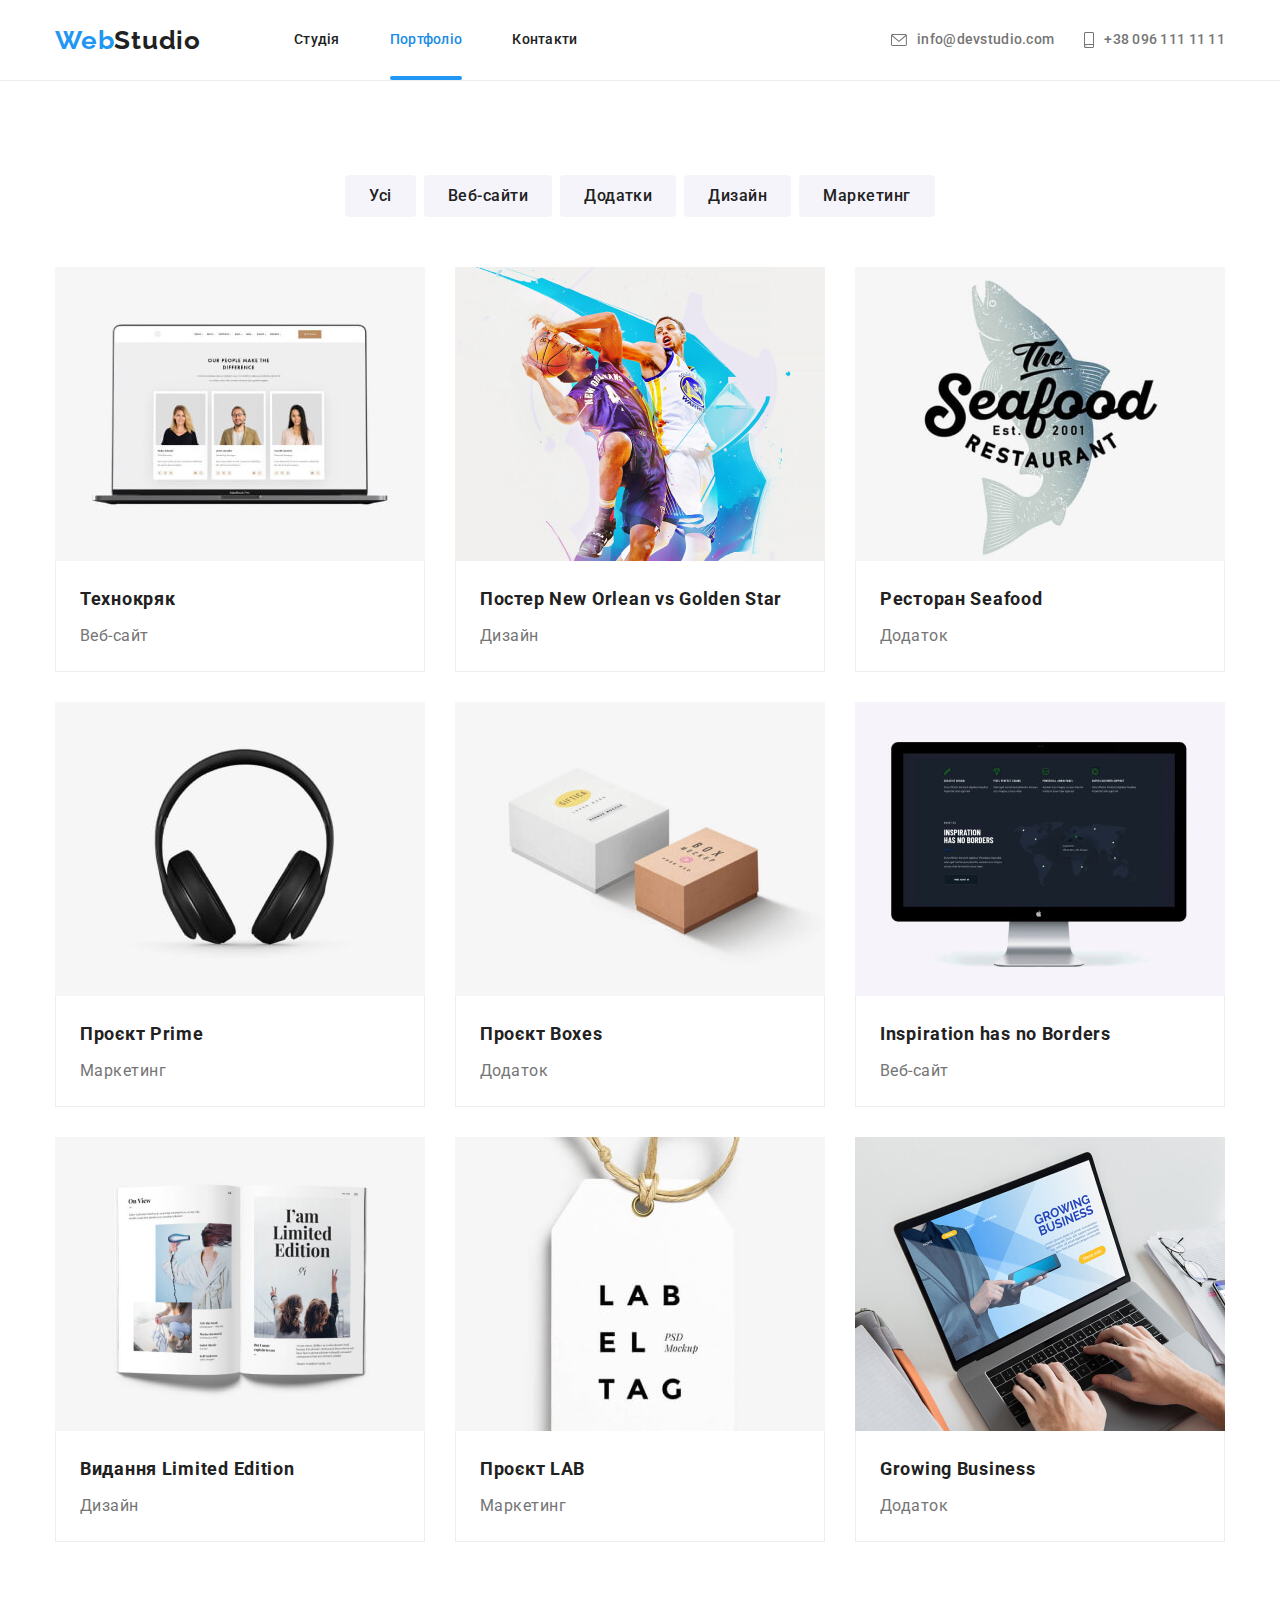
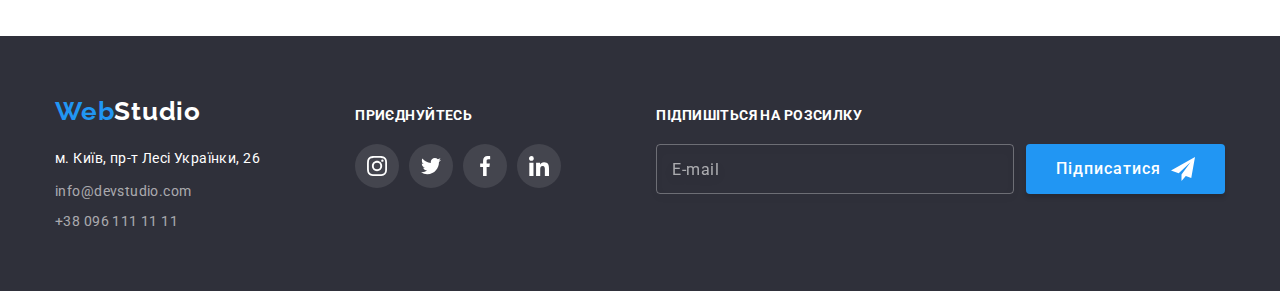
==== portfolio.html @ 0d20bd14 "added" ====
<!DOCTYPE html>
<html lang="uk">
<head>
    <meta charset="UTF-8">
    <meta http-equiv="X-UA-Compatible" content="IE=edge">
    <meta name="viewport" content="width=device-width, initial-scale=1.0">
    <title>WebStudio</title>
    <link href="https://fonts.googleapis.com/css2?family=Raleway:wght@700&family=Roboto:wght@400;500;700;900&display=swap" rel="stylesheet"/>
    <link rel="stylesheet" href="./css/portfolio.min.css">
</head>
<body>
    <header class="header">
        <div class="container">
            <div class="header_wrap">
                <nav class="header_wrap-nav">
                    <a class="header_logo" href="./index.html"><span>Web</span>Studio</a>
                    <ul class="header_nav">
                        <li>
                            <a class="header_nav-item" href="./index.html">Студія</a>
                        </li>
                        <li>
                            <a class="header_nav-item current" href="portfolio.html">Портфоліо</a>
                        </li>
                        <li>
                            <a class="header_nav-item" href="#">Контакти</a>
                        </li>
                    </ul>           
                </nav>
                <ul class="contacts">
                    <li>
                        <a href="mailto:info@devstudio.com" class="contacts_email-svg contacts_link">
                            <svg class="contacts_svg-mail">
                                <use class="contacts_icon" href="./img/sprite.svg#icon-mail"></use>
                            </svg>
                            info@devstudio.com
                        </a>
                    </li>
                    <li>
                        <a href="tel:+380961111111" class="contacts_tel-svg contacts_link" >
                            <svg class="contacts_svg-tel">
                                <use href="./img/sprite.svg#icon-smartphone"></use>
                            </svg>
                            +38 096 111 11 11
                        </a>
                    </li>
                </ul>
            </div>
        </div>
    </header>
    <main>
        <section class="section">
            <div class="container">
                <h1 class="visually-hidden">Мої Проекти</h1>
                <ul class="button-flex">
                    <li class="button_flex-menu">
                        <button class="button_btn-menu" type="button">Усі</button>
                    </li>
                    <li class="button_flex-menu"> 
                        <button class="button_btn-menu" type="button">Веб-сайти</button>
                    </li>
                    <li class="button_flex-menu">
                        <button class="button_btn-menu" type="button">Додатки</button>
                    </li>
                    <li class="button_flex-menu">
                        <button class="button_btn-menu" type="button">Дизайн</button>
                    </li>
                    <li class="button_flex-menu">
                        <button class="button_btn-menu" type="button">Маркетинг</button>
                    </li>
                </ul>
                <ul class="button_cards-img">
                    <li class="button_link">
                        <a href="#" class="button_cards-link">
                            <div class="button_img-hover">
                                <img class="button_img-block" src="./img/project-img-1.jpg" alt="gallery" width="370" height="294">
                                <p class="button_img-text">Ресурс пропонує комплексні пропозиції з різним рівнем функціоналу та сервісів. Все це дозволить відвідувачу отримати вичерпні відомості про компанію чи приватну особу.</p>
                            </div>
                            <div class="button_border">
                                <h2 class="button_project">Технокряк</h2>
                                <p class="button_stylep">Веб-сайт</p>
                            </div>
                        </a>
                    </li>
                    <li class="button_link">
                        <a href="#" class="button_cards-link">
                            <div class="button_img-hover">
                                <img class="button_img-block" src="./img/project-img-2.jpg" alt="gallery" width="370" height="294">
                                <p class="button_img-text">Ресурс пропонує комплексні пропозиції з різним рівнем функціоналу та сервісів. Все це дозволить відвідувачу отримати вичерпні відомості про компанію чи приватну особу.</p>
                            </div>                           
                            <div class="button_border">
                                <h2 class="button_project">Постер New Orlean vs Golden Star</h2>
                                <p class="button_stylep">Дизайн</p>
                            </div>
                        </a>
                    </li>
                    <li class="button_link">
                        <a href="#" class="button_cards-link">
                            <div class="button_img-hover">
                                <img class="button_img-block" src="./img/project-img-3.jpg" alt="gallery" width="370" height="294">
                                <p class="button_img-text">Ресурс пропонує комплексні пропозиції з різним рівнем функціоналу та сервісів. Все це дозволить відвідувачу отримати вичерпні відомості про компанію чи приватну особу.</p>
                            </div>
                            <div class="button_border">
                                <h2 class="button_project">Ресторан Seafood</h2>
                                <p class="button_stylep">Додаток</p>
                            </div>
                        </a>
                    </li>
                    <li class="button_link">
                        <a href="#" class="button_cards-link">
                            <div class="button_img-hover">
                                <img class="button_img-block" src="./img/project-img-4.jpg" alt="gallery" width="370" height="294">
                                <p class="button_img-text">Ресурс пропонує комплексні пропозиції з різним рівнем функціоналу та сервісів. Все це дозволить відвідувачу отримати вичерпні відомості про компанію чи приватну особу.</p>
                            </div>
                            <div class="button_border">
                                <h2 class="button_project">Проєкт Prime</h2>
                                <p class="button_stylep">Маркетинг</p>
                            </div>
                        </a>
                    </li>
                    <li class="button_link">
                        <a href="#" class="button_cards-link">
                            <div class="button_img-hover">
                                <img class="button_img-block" src="./img/project-img-5.jpg" alt="gallery" width="370" height="294">
                                <p class="button_img-text">Ресурс пропонує комплексні пропозиції з різним рівнем функціоналу та сервісів. Все це дозволить відвідувачу отримати вичерпні відомості про компанію чи приватну особу.</p>
                            </div>
                            <div class="button_border">
                                <h2 class="button_project">Проєкт Boxes</h2>
                                <p class="button_stylep">Додаток</p>
                            </div>
                        </a>
                    </li>
                    <li class="button_link">
                        <a href="#" class="button_cards-link">
                            <div class="button_img-hover">
                                <img class="button_img-block" src="./img/project-img-6.jpg" alt="gallery" width="370" height="294">
                                <p class="button_img-text">Ресурс пропонує комплексні пропозиції з різним рівнем функціоналу та сервісів. Все це дозволить відвідувачу отримати вичерпні відомості про компанію чи приватну особу.</p>
                            </div>
                            <div class="button_border">
                                <h2 class="button_project">Inspiration has no Borders</h2>
                                <p class="button_stylep">Веб-сайт</p>
                            </div>
                        </a>
                    </li>
                    <li class="button_link">
                        <a href="#" class="button_cards-link">
                            <div class="button_img-hover">
                                <img class="button_img-block" src="./img/project-img-7.jpg" alt="gallery" width="370" height="294">
                                <p class="button_img-text">Ресурс пропонує комплексні пропозиції з різним рівнем функціоналу та сервісів. Все це дозволить відвідувачу отримати вичерпні відомості про компанію чи приватну особу.</p>
                            </div>
                            <div class="button_border">
                                <h2 class="button_project">Видання Limited Edition</h2>
                                <p class="button_stylep">Дизайн</p>
                            </div>
                        </a>
                    </li>
                    <li class="button_link">
                        <a href="#" class="button_cards-link">
                            <div class="button_img-hover">
                                <img class="button_img-block" src="./img/project-img-8.jpg" alt="gallery" width="370" height="294">
                                <p class="button_img-text">Ресурс пропонує комплексні пропозиції з різним рівнем функціоналу та сервісів. Все це дозволить відвідувачу отримати вичерпні відомості про компанію чи приватну особу.</p>
                            </div>
                            <div class="button_border">    
                                <h2 class="button_project">Проєкт LAB</h2>
                                <p class="button_stylep">Маркетинг</p> 
                            </div>
                        </a>
                    </li>
                    <li class="button_link">
                        <a href="#" class="button_cards-link">
                            <div class="button_img-hover">
                                <img class="button_img-block" src="./img/project-img-9.jpg" alt="gallery" width="370" height="294">
                                <p class="button_img-text">Ресурс пропонує комплексні пропозиції з різним рівнем функціоналу та сервісів. Все це дозволить відвідувачу отримати вичерпні відомості про компанію чи приватну особу.</p>
                            </div>
                            <div class="button_border">
                                <h2 class="button_project">Growing Business</h2>
                                <p class="button_stylep">Додаток</p>
                            </div>
                        </a>
                    </li>
                </ul>
            </div>
        </section>
    </main>
    <footer class="footer">
        <div class="container">
            <div class="footer_wrap">
                <div class="footer_col">
                    <a class="header_logo footer_logo" href="./index.html"><span>Web</span>Studio</a>               
                    <address>
                        <ul>
                            <li class="footer_address-list">
                                <a class="footer_street" href="https://goo.gl/maps/zrXDnJqUbXL16Lcg9" target="_blank" rel="noopener noreferrer nofollow">м. Київ, пр-т Лесі Українки, 26</a>
                            </li>
                            <li class="footer_address-list">
                                <a class="footer_email--two" href="mailto:info@devstudio.com">info@devstudio.com</a>
                            </li>
                            <li class="footer_address-list">
                                <a class="footer_tel--two" href="tel:+380961111111">+38 096 111 11 11</a>
                            </li>
                        </ul>
                    </address>
                </div>
                <div class="footer_col">
                    <div class="footer_soc-link">
                        <p class="footer_link-title">приєднуйтесь</p>
                        <ul class="footer_soc-link-list">
                            <li class="footer_soc-link-li">
                                <a class="footer_soc-link-img" href="https://www.instagram.com/" target="blank">
                                    <svg class="footer_link-svg soc-link-footer" width="20" height="20">
                                        <use href="./img/sprite.svg#icon-instagram"></use>
                                    </svg>
                                </a>
                            </li>
                            <li class="footer_soc-link-li">
                                <a class="footer_soc-link-img" href="https://twitter.com/?lang=uk" target="blank">
                                    <svg class="footer_link-svg soc-link-footer" width="20" height="20">
                                        <use href="./img/sprite.svg#icon-twitter"></use>
                                    </svg>
                                </a>
                            </li>
                            <li class="footer_soc-link-li">
                                <a class="footer_soc-link-img" href="https://uk-ua.facebook.com/" target="blank">
                                    <svg class="footer_link-svg soc-link-footer" width="20" height="20">
                                        <use href="./img/sprite.svg#icon-facebook"></use>
                                    </svg>
                                </a>
                            </li>
                            <li class="footer_soc-link-li">
                                <a class="footer_soc-link-img" href="https://ua.linkedin.com/" target="_blank">
                                    <svg class="footer_link-svg soc-link-footer" width="20" height="20">
                                        <use href="./img/sprite.svg#icon-linkedin"></use>
                                    </svg>
                                </a>
                            </li>
                        </ul>
                    </div>
                </div>
                <div class="footer_col">
                    <span class="footer_link-title">Підпишіться на розсилку</span>
                    <form class="footer_form">
                        <div class="footer_email-input">
                            <label class="footer_form-label">
                                <input type="email" name="email" class="footer_form-input" placeholder="E-mail">
                            </label>
                        </div>
                        <button class="btn btn-svg" type="submit">Підписатися
                            <svg class="icon-telega" width="24" height="24">
                                <use href="./img/icons.svg#icon-icon-telega"></use>
                            </svg>
                        </button>
                    </form>
                </div>
            </div>
        </div>
    </footer>
</body>
</html>
---- css/portfolio.min.css ----
/*! modern-normalize v1.1.0 | MIT License | https://github.com/sindresorhus/modern-normalize */*,::before,::after{-webkit-box-sizing:border-box;box-sizing:border-box}html{line-height:1.15;-webkit-text-size-adjust:100%;-moz-tab-size:4;-o-tab-size:4;tab-size:4}body{margin:0;font-family:system-ui,-apple-system,"Segoe UI",Roboto,Helvetica,Arial,sans-serif,"Apple Color Emoji","Segoe UI Emoji"}hr{height:0;color:inherit}abbr[title]{-webkit-text-decoration:underline dotted;text-decoration:underline dotted}b,strong{font-weight:bolder}code,kbd,samp,pre{font-family:ui-monospace,SFMono-Regular,Consolas,"Liberation Mono",Menlo,monospace;font-size:1em}small{font-size:80%}sub,sup{font-size:75%;line-height:0;position:relative;vertical-align:baseline}sub{bottom:-0.25em}sup{top:-0.5em}table{text-indent:0;border-color:inherit}button,input,optgroup,select,textarea{font-family:inherit;font-size:100%;line-height:1.15;margin:0}button,select{text-transform:none}button,[type=button],[type=reset],[type=submit]{-webkit-appearance:button}::-moz-focus-inner{border-style:none;padding:0}:-moz-focusring{outline:1px dotted ButtonText}:-moz-ui-invalid{box-shadow:none}legend{padding:0}progress{vertical-align:baseline}::-webkit-inner-spin-button,::-webkit-outer-spin-button{height:auto}[type=search]{-webkit-appearance:textfield;outline-offset:-2px}::-webkit-search-decoration{-webkit-appearance:none}::-webkit-file-upload-button{-webkit-appearance:button;font:inherit}summary{display:list-item}body{font-family:"Roboto",sans-serif;color:#212121;background-color:#fff}*{-webkit-box-sizing:border-box;box-sizing:border-box}h1,h2,h3,h4,h5,h6,p{margin:0;padding:0}a{text-decoration:none}ul,ol{margin:0;padding:0;list-style:none}.container{width:1200px;padding:0 15px;margin:0 auto}.section{padding-top:94px;padding-bottom:94px}.visually-hidden{position:absolute;width:1px;height:1px;margin:-1px;border:0;padding:0;white-space:nowrap;-webkit-clip-path:inset(100%);clip-path:inset(100%);clip:rect(0 0 0 0);overflow:hidden}h2{font-weight:700;font-size:36px;line-height:1.16;letter-spacing:.03em;color:#212121;margin-bottom:50px}.btn{font-family:inherit;color:#fff;background:#2196f3;font-size:16px;border-color:rgba(0,0,0,0);font-weight:500;border-radius:4px;-webkit-box-shadow:0px 4px 4px rgba(0,0,0,.15);box-shadow:0px 4px 4px rgba(0,0,0,.15);padding:10px 32px;text-align:center;letter-spacing:.06em;cursor:pointer;-webkit-transition:background-color 250ms cubic-bezier(0.4, 0, 0.2, 1);transition:background-color 250ms cubic-bezier(0.4, 0, 0.2, 1)}.btn:hover,.btn:focus{background-color:#188ce8}.btn_modal{position:absolute;display:-webkit-box;display:-ms-flexbox;display:flex;-webkit-box-pack:center;-ms-flex-pack:center;justify-content:center;-webkit-box-align:center;-ms-flex-align:center;align-items:center;width:30px;height:30px;top:8px;right:8px;border-radius:50%;cursor:pointer;background-color:#fff;border:1px solid rgba(0,0,0,.1)}.btn_modal:hover,.btn_modal:focus{border:1px solid rgba(0,0,0,.1);fill:currentColor}.btn-fly{padding:10px 52px;width:200px;height:50px}.hero_btn{font-family:inherit;color:#fff;background:#2196f3;font-size:16px;border-color:rgba(0,0,0,0);font-weight:500;border-radius:4px;-webkit-box-shadow:0px 4px 4px rgba(0,0,0,.15);box-shadow:0px 4px 4px rgba(0,0,0,.15);padding:10px 32px;text-align:center;letter-spacing:.06em;cursor:pointer;-webkit-transition:background-color 250ms cubic-bezier(0.4, 0, 0.2, 1);transition:background-color 250ms cubic-bezier(0.4, 0, 0.2, 1)}.hero_btn:hover,.hero_btn:focus{background-color:#188ce8}.btn-svg{display:-webkit-box;display:-ms-flexbox;display:flex;-webkit-box-align:center;-ms-flex-align:center;align-items:center;padding:10px 28px;-webkit-transition:background-color 250ms cubic-bezier(0.4, 0, 0.2, 1);transition:background-color 250ms cubic-bezier(0.4, 0, 0.2, 1)}.btn-svg:hover,.btn-svg:focus{background-color:#188ce8}.btn-svg .icon-telega{margin-left:10px}.button_btn-menu{font-family:inherit;font-size:16px;font-weight:500;line-height:1.62;padding:6px 22px;color:#212121;background-color:#f5f4fa;border-radius:4px;border-color:rgba(0,0,0,0);cursor:pointer;letter-spacing:.03em;-webkit-transition:background-color 250ms cubic-bezier(0.4, 0, 0.2, 1),color 250ms cubic-bezier(0.4, 0, 0.2, 1),-webkit-box-shadow 250ms cubic-bezier(0.4, 0, 0.2, 1);transition:background-color 250ms cubic-bezier(0.4, 0, 0.2, 1),color 250ms cubic-bezier(0.4, 0, 0.2, 1),-webkit-box-shadow 250ms cubic-bezier(0.4, 0, 0.2, 1);transition:background-color 250ms cubic-bezier(0.4, 0, 0.2, 1),color 250ms cubic-bezier(0.4, 0, 0.2, 1),box-shadow 250ms cubic-bezier(0.4, 0, 0.2, 1);transition:background-color 250ms cubic-bezier(0.4, 0, 0.2, 1),color 250ms cubic-bezier(0.4, 0, 0.2, 1),box-shadow 250ms cubic-bezier(0.4, 0, 0.2, 1),-webkit-box-shadow 250ms cubic-bezier(0.4, 0, 0.2, 1)}.button_btn-menu:hover{background-color:#2196f3;-webkit-box-shadow:0px 3px 1px rgba(0,0,0,.1),0px 1px 2px rgba(0,0,0,.08),0px 2px 2px rgba(0,0,0,.12);box-shadow:0px 3px 1px rgba(0,0,0,.1),0px 1px 2px rgba(0,0,0,.08),0px 2px 2px rgba(0,0,0,.12);color:#fff}.button_btn-menu:focus{background-color:#2196f3;color:#fff}.header{border-bottom:1px solid #ececec}.header_wrap{display:-webkit-box;display:-ms-flexbox;display:flex}.header_wrap-nav{display:-webkit-box;display:-ms-flexbox;display:flex;-webkit-box-align:center;-ms-flex-align:center;align-items:center}.header_logo{font-family:"Raleway",sans-serif;color:var(--logo-main-color);font-size:26px;font-weight:700;line-height:1.19;letter-spacing:.03em}.header_logo span{color:#2196f3}.header_nav{display:-webkit-box;display:-ms-flexbox;display:flex;margin-left:93px;gap:50px}.header_nav-item{font-weight:500;font-size:14px;color:#212121;letter-spacing:.02em;line-height:1.14;display:block;padding-top:32px;padding-bottom:32px;-webkit-transition:color 250ms cubic-bezier(0.4, 0, 0.2, 1);transition:color 250ms cubic-bezier(0.4, 0, 0.2, 1)}.header_nav .current{color:#188ce8;padding-bottom:0}.header_nav .current::after{display:block;content:"";width:100%;height:4px;top:0;left:0;background:#2196f3;border-radius:2px;margin-top:28px}.header_nav-item:hover,.header_nav-item:focus{color:#2196f3}.contacts{display:-webkit-box;display:-ms-flexbox;display:flex;margin-left:auto}.contacts_email-svg{margin-right:30px}.contacts_email-svg,.contacts_tel-svg{font-weight:500;font-size:14px;line-height:1.14;letter-spacing:.02em;color:#757575;padding-top:32px;-webkit-transition:color 250ms cubic-bezier(0.4, 0, 0.2, 1);transition:color 250ms cubic-bezier(0.4, 0, 0.2, 1)}.contacts_email-svg:hover,.contacts_email-svg:focus,.contacts_tel-svg:hover,.contacts_tel-svg:focus{color:#2196f3}.contacts_link{display:-webkit-box;display:-ms-flexbox;display:flex;-webkit-box-align:center;-ms-flex-align:center;align-items:center;padding-bottom:32px;padding-top:32px}.contacts_svg-mail{width:16px;height:12px;margin-right:10px;fill:currentColor}.contacts_svg-tel{margin-right:10px;width:10px;height:16px;fill:currentColor}.button-flex{display:-webkit-box;display:-ms-flexbox;display:flex;-webkit-box-pack:center;-ms-flex-pack:center;justify-content:center;margin-bottom:50px}.button_flex-menu:not(:last-child){margin-right:8px}.button_cards-img{display:-webkit-box;display:-ms-flexbox;display:flex;-ms-flex-wrap:wrap;flex-wrap:wrap;gap:30px}.button_cards-link{-webkit-transition:-webkit-box-shadow 250ms cubic-bezier(0.4, 0, 0.2, 1);transition:-webkit-box-shadow 250ms cubic-bezier(0.4, 0, 0.2, 1);transition:box-shadow 250ms cubic-bezier(0.4, 0, 0.2, 1);transition:box-shadow 250ms cubic-bezier(0.4, 0, 0.2, 1), -webkit-box-shadow 250ms cubic-bezier(0.4, 0, 0.2, 1);display:block}.button_cards-link:hover,.button_cards-link:focus{-webkit-box-shadow:0px 1px 1px rgba(0,0,0,.12),0px 4px 4px rgba(0,0,0,.06),1px 4px 6px rgba(0,0,0,.16);box-shadow:0px 1px 1px rgba(0,0,0,.12),0px 4px 4px rgba(0,0,0,.06),1px 4px 6px rgba(0,0,0,.16)}.button_img-hover{position:relative;overflow:hidden}.button_img-block{display:block}.button_img-text{position:absolute;display:-webkit-box;display:-ms-flexbox;display:flex;-webkit-box-pack:center;-ms-flex-pack:center;justify-content:center;-webkit-box-align:center;-ms-flex-align:center;align-items:center;padding:63px 24px;width:100%;top:1px;-webkit-transform:translateY(100%);transform:translateY(100%);height:100%;font-size:18px;line-height:1.55;color:#fff;background-color:rgba(33,150,243,.9);-webkit-transition:-webkit-transform 250ms cubic-bezier(0.4, 0, 0.2, 1);transition:-webkit-transform 250ms cubic-bezier(0.4, 0, 0.2, 1);transition:transform 250ms cubic-bezier(0.4, 0, 0.2, 1);transition:transform 250ms cubic-bezier(0.4, 0, 0.2, 1), -webkit-transform 250ms cubic-bezier(0.4, 0, 0.2, 1)}.button_border{border:1px solid #eee;padding:20px 24px;border-top:none}.button_project{font-weight:700;font-size:18px;line-height:2;letter-spacing:.04em;color:#212121;margin-bottom:4px;margin-top:0}.button_stylep{font-size:16px;line-height:1.87;letter-spacing:.03em;color:#757575;margin-top:0}.button_link:hover .button_img-text,.button_link:focus .button_img-text{-webkit-transition:-webkit-transform 1000ms cubic-bezier(0.4, 0, 0.2, 1);transition:-webkit-transform 1000ms cubic-bezier(0.4, 0, 0.2, 1);transition:transform 1000ms cubic-bezier(0.4, 0, 0.2, 1);transition:transform 1000ms cubic-bezier(0.4, 0, 0.2, 1), -webkit-transform 1000ms cubic-bezier(0.4, 0, 0.2, 1);-webkit-transform:translateY(0);transform:translateY(0);opacity:1}.footer{padding-top:60px;padding-bottom:60px;background:#2f303a}.footer_wrap{display:-webkit-box;display:-ms-flexbox;display:flex;-webkit-box-pack:justify;-ms-flex-pack:justify;justify-content:space-between;-webkit-box-align:baseline;-ms-flex-align:baseline;align-items:baseline}.footer_col:not(:last-child){margin-right:70px}.footer_logo{display:block;font-size:26px;font-weight:700;line-height:1.19;letter-spacing:.03em;color:#fff;margin-bottom:20px}.footer_address-list:not(:last-child){margin-bottom:9px}.footer_street{font-size:14px;color:#fff;font-style:normal;letter-spacing:.03em;line-height:1.71;-webkit-transition:color 250ms cubic-bezier(0.4, 0, 0.2, 1);transition:color 250ms cubic-bezier(0.4, 0, 0.2, 1)}.footer_street:hover,.footer_street:focus{color:#188ce8}.footer_email--two{display:inline-block;color:rgba(255,255,255,.6);font-style:normal;line-height:1.71;letter-spacing:.03em;font-size:14px;padding:0;-webkit-transition:color 250ms cubic-bezier(0.4, 0, 0.2, 1);transition:color 250ms cubic-bezier(0.4, 0, 0.2, 1)}.footer_email--two:hover,.footer_email--two:focus{color:#2196f3}.footer_tel--two{display:inline-block;color:rgba(255,255,255,.6);font-style:normal;font-size:14px;letter-spacing:.03em;padding:0;-webkit-transition:color 250ms cubic-bezier(0.4, 0, 0.2, 1);transition:color 250ms cubic-bezier(0.4, 0, 0.2, 1)}.footer_tel--two:hover,.footer_tel--two:focus{color:#2196f3}.footer_link-title{font-size:14px;letter-spacing:.03em;text-transform:uppercase;color:#fff;line-height:1.14;margin-bottom:20px;font-weight:700}.footer_soc-link-list{display:-webkit-box;display:-ms-flexbox;display:flex}.footer_soc-link-li:not(:first-child){margin-left:10px}.footer_soc-link-img{width:44px;height:44px;display:-webkit-box;display:-ms-flexbox;display:flex;-webkit-box-align:center;-ms-flex-align:center;align-items:center;-webkit-box-pack:center;-ms-flex-pack:center;justify-content:center;background:rgba(255,255,255,.1);border-radius:50%;-webkit-transition:background-color 250ms cubic-bezier(0.4, 0, 0.2, 1);transition:background-color 250ms cubic-bezier(0.4, 0, 0.2, 1)}.footer_soc-link-img:hover,.footer_soc-link-img:focus{background:#2196f3}.footer_soc-link{fill:#fff}.footer_link-svg{fill:#fff}.footer_form{position:relative;display:-webkit-box;display:-ms-flexbox;display:flex;margin-top:20px}.footer_email-input{width:358px;margin-right:12px}.footer_email-input input::-webkit-input-placeholder{font-weight:400;font-size:16px;line-height:1.25;letter-spacing:.03em;color:rgba(255,255,255,.6)}.footer_email-input input::-moz-placeholder{font-weight:400;font-size:16px;line-height:1.25;letter-spacing:.03em;color:rgba(255,255,255,.6)}.footer_email-input input:-ms-input-placeholder{font-weight:400;font-size:16px;line-height:1.25;letter-spacing:.03em;color:rgba(255,255,255,.6)}.footer_email-input input::-ms-input-placeholder{font-weight:400;font-size:16px;line-height:1.25;letter-spacing:.03em;color:rgba(255,255,255,.6)}.footer_email-input input::placeholder{font-weight:400;font-size:16px;line-height:1.25;letter-spacing:.03em;color:rgba(255,255,255,.6)}.footer_form-input{display:block;width:100%;height:50px;border:1px solid rgba(255,255,255,.3);-webkit-filter:drop-shadow(0px 4px 4px rgba(0, 0, 0, 0.15));filter:drop-shadow(0px 4px 4px rgba(0, 0, 0, 0.15));border-radius:4px;padding:0 15px;color:#fff;background-color:rgba(0,0,0,0);-webkit-transition:border 250ms cubic-bezier(0.4, 0, 0.2, 1),-webkit-filter 250ms cubic-bezier(0.4, 0, 0.2, 1);transition:border 250ms cubic-bezier(0.4, 0, 0.2, 1),-webkit-filter 250ms cubic-bezier(0.4, 0, 0.2, 1);transition:border 250ms cubic-bezier(0.4, 0, 0.2, 1),filter 250ms cubic-bezier(0.4, 0, 0.2, 1);transition:border 250ms cubic-bezier(0.4, 0, 0.2, 1),filter 250ms cubic-bezier(0.4, 0, 0.2, 1),-webkit-filter 250ms cubic-bezier(0.4, 0, 0.2, 1)}.footer_form-input:hover,.footer_form-input:focus{outline:none;border:1px solid #2196f3;-webkit-filter:drop-shadow(0px 4px 4px rgba(0, 0, 0, 0.15));filter:drop-shadow(0px 4px 4px rgba(0, 0, 0, 0.15))}/*# sourceMappingURL=portfolio.min.css.map */
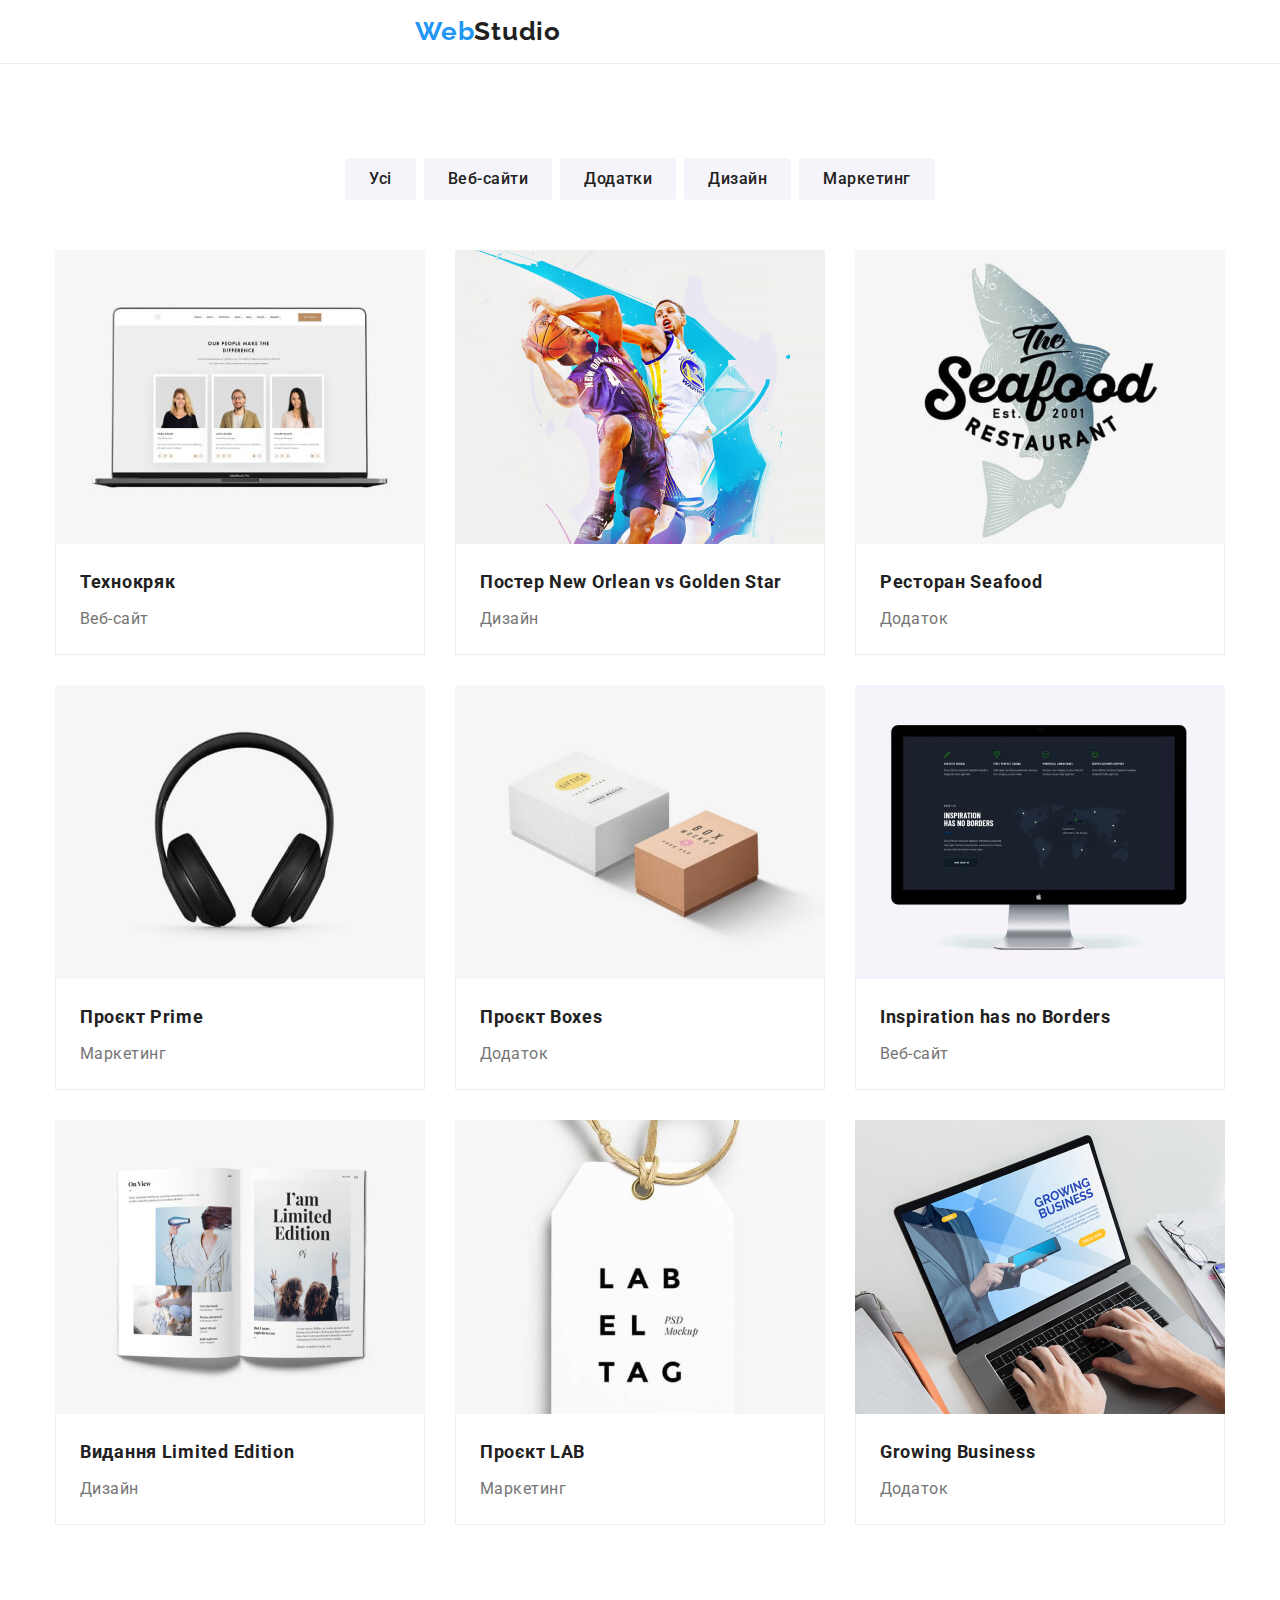
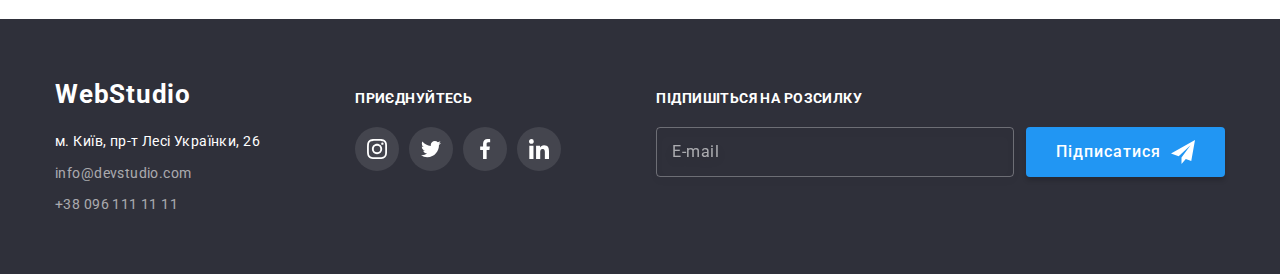
==== commit 5fc39b86: "ф" ====
--- a/portfolio.html
+++ b/portfolio.html
@@ -13,7 +13,7 @@
         <div class="container">
             <div class="header_wrap">
                 <nav class="header_wrap-nav">
-                    <a class="header_logo" href="./index.html"><span>Web</span>Studio</a>
+                    <a class="header_logo" href="./index.html"><span class="header_logo-color">Web</span>Studio</a>
                     <ul class="header_nav">
                         <li>
                             <a class="header_nav-item" href="./index.html">Студія</a>
--- a/css/portfolio.min.css
+++ b/css/portfolio.min.css
@@ -1 +1 @@
-/*! modern-normalize v1.1.0 | MIT License | https://github.com/sindresorhus/modern-normalize */*,::before,::after{-webkit-box-sizing:border-box;box-sizing:border-box}html{line-height:1.15;-webkit-text-size-adjust:100%;-moz-tab-size:4;-o-tab-size:4;tab-size:4}body{margin:0;font-family:system-ui,-apple-system,"Segoe UI",Roboto,Helvetica,Arial,sans-serif,"Apple Color Emoji","Segoe UI Emoji"}hr{height:0;color:inherit}abbr[title]{-webkit-text-decoration:underline dotted;text-decoration:underline dotted}b,strong{font-weight:bolder}code,kbd,samp,pre{font-family:ui-monospace,SFMono-Regular,Consolas,"Liberation Mono",Menlo,monospace;font-size:1em}small{font-size:80%}sub,sup{font-size:75%;line-height:0;position:relative;vertical-align:baseline}sub{bottom:-0.25em}sup{top:-0.5em}table{text-indent:0;border-color:inherit}button,input,optgroup,select,textarea{font-family:inherit;font-size:100%;line-height:1.15;margin:0}button,select{text-transform:none}button,[type=button],[type=reset],[type=submit]{-webkit-appearance:button}::-moz-focus-inner{border-style:none;padding:0}:-moz-focusring{outline:1px dotted ButtonText}:-moz-ui-invalid{box-shadow:none}legend{padding:0}progress{vertical-align:baseline}::-webkit-inner-spin-button,::-webkit-outer-spin-button{height:auto}[type=search]{-webkit-appearance:textfield;outline-offset:-2px}::-webkit-search-decoration{-webkit-appearance:none}::-webkit-file-upload-button{-webkit-appearance:button;font:inherit}summary{display:list-item}body{font-family:"Roboto",sans-serif;color:#212121;background-color:#fff}*{-webkit-box-sizing:border-box;box-sizing:border-box}h1,h2,h3,h4,h5,h6,p{margin:0;padding:0}a{text-decoration:none}ul,ol{margin:0;padding:0;list-style:none}.container{width:1200px;padding:0 15px;margin:0 auto}.section{padding-top:94px;padding-bottom:94px}.visually-hidden{position:absolute;width:1px;height:1px;margin:-1px;border:0;padding:0;white-space:nowrap;-webkit-clip-path:inset(100%);clip-path:inset(100%);clip:rect(0 0 0 0);overflow:hidden}h2{font-weight:700;font-size:36px;line-height:1.16;letter-spacing:.03em;color:#212121;margin-bottom:50px}.btn{font-family:inherit;color:#fff;background:#2196f3;font-size:16px;border-color:rgba(0,0,0,0);font-weight:500;border-radius:4px;-webkit-box-shadow:0px 4px 4px rgba(0,0,0,.15);box-shadow:0px 4px 4px rgba(0,0,0,.15);padding:10px 32px;text-align:center;letter-spacing:.06em;cursor:pointer;-webkit-transition:background-color 250ms cubic-bezier(0.4, 0, 0.2, 1);transition:background-color 250ms cubic-bezier(0.4, 0, 0.2, 1)}.btn:hover,.btn:focus{background-color:#188ce8}.btn_modal{position:absolute;display:-webkit-box;display:-ms-flexbox;display:flex;-webkit-box-pack:center;-ms-flex-pack:center;justify-content:center;-webkit-box-align:center;-ms-flex-align:center;align-items:center;width:30px;height:30px;top:8px;right:8px;border-radius:50%;cursor:pointer;background-color:#fff;border:1px solid rgba(0,0,0,.1)}.btn_modal:hover,.btn_modal:focus{border:1px solid rgba(0,0,0,.1);fill:currentColor}.btn-fly{padding:10px 52px;width:200px;height:50px}.hero_btn{font-family:inherit;color:#fff;background:#2196f3;font-size:16px;border-color:rgba(0,0,0,0);font-weight:500;border-radius:4px;-webkit-box-shadow:0px 4px 4px rgba(0,0,0,.15);box-shadow:0px 4px 4px rgba(0,0,0,.15);padding:10px 32px;text-align:center;letter-spacing:.06em;cursor:pointer;-webkit-transition:background-color 250ms cubic-bezier(0.4, 0, 0.2, 1);transition:background-color 250ms cubic-bezier(0.4, 0, 0.2, 1)}.hero_btn:hover,.hero_btn:focus{background-color:#188ce8}.btn-svg{display:-webkit-box;display:-ms-flexbox;display:flex;-webkit-box-align:center;-ms-flex-align:center;align-items:center;padding:10px 28px;-webkit-transition:background-color 250ms cubic-bezier(0.4, 0, 0.2, 1);transition:background-color 250ms cubic-bezier(0.4, 0, 0.2, 1)}.btn-svg:hover,.btn-svg:focus{background-color:#188ce8}.btn-svg .icon-telega{margin-left:10px}.button_btn-menu{font-family:inherit;font-size:16px;font-weight:500;line-height:1.62;padding:6px 22px;color:#212121;background-color:#f5f4fa;border-radius:4px;border-color:rgba(0,0,0,0);cursor:pointer;letter-spacing:.03em;-webkit-transition:background-color 250ms cubic-bezier(0.4, 0, 0.2, 1),color 250ms cubic-bezier(0.4, 0, 0.2, 1),-webkit-box-shadow 250ms cubic-bezier(0.4, 0, 0.2, 1);transition:background-color 250ms cubic-bezier(0.4, 0, 0.2, 1),color 250ms cubic-bezier(0.4, 0, 0.2, 1),-webkit-box-shadow 250ms cubic-bezier(0.4, 0, 0.2, 1);transition:background-color 250ms cubic-bezier(0.4, 0, 0.2, 1),color 250ms cubic-bezier(0.4, 0, 0.2, 1),box-shadow 250ms cubic-bezier(0.4, 0, 0.2, 1);transition:background-color 250ms cubic-bezier(0.4, 0, 0.2, 1),color 250ms cubic-bezier(0.4, 0, 0.2, 1),box-shadow 250ms cubic-bezier(0.4, 0, 0.2, 1),-webkit-box-shadow 250ms cubic-bezier(0.4, 0, 0.2, 1)}.button_btn-menu:hover{background-color:#2196f3;-webkit-box-shadow:0px 3px 1px rgba(0,0,0,.1),0px 1px 2px rgba(0,0,0,.08),0px 2px 2px rgba(0,0,0,.12);box-shadow:0px 3px 1px rgba(0,0,0,.1),0px 1px 2px rgba(0,0,0,.08),0px 2px 2px rgba(0,0,0,.12);color:#fff}.button_btn-menu:focus{background-color:#2196f3;color:#fff}.header{border-bottom:1px solid #ececec}.header_wrap{display:-webkit-box;display:-ms-flexbox;display:flex}.header_wrap-nav{display:-webkit-box;display:-ms-flexbox;display:flex;-webkit-box-align:center;-ms-flex-align:center;align-items:center}.header_logo{font-family:"Raleway",sans-serif;color:var(--logo-main-color);font-size:26px;font-weight:700;line-height:1.19;letter-spacing:.03em}.header_logo span{color:#2196f3}.header_nav{display:-webkit-box;display:-ms-flexbox;display:flex;margin-left:93px;gap:50px}.header_nav-item{font-weight:500;font-size:14px;color:#212121;letter-spacing:.02em;line-height:1.14;display:block;padding-top:32px;padding-bottom:32px;-webkit-transition:color 250ms cubic-bezier(0.4, 0, 0.2, 1);transition:color 250ms cubic-bezier(0.4, 0, 0.2, 1)}.header_nav .current{color:#188ce8;padding-bottom:0}.header_nav .current::after{display:block;content:"";width:100%;height:4px;top:0;left:0;background:#2196f3;border-radius:2px;margin-top:28px}.header_nav-item:hover,.header_nav-item:focus{color:#2196f3}.contacts{display:-webkit-box;display:-ms-flexbox;display:flex;margin-left:auto}.contacts_email-svg{margin-right:30px}.contacts_email-svg,.contacts_tel-svg{font-weight:500;font-size:14px;line-height:1.14;letter-spacing:.02em;color:#757575;padding-top:32px;-webkit-transition:color 250ms cubic-bezier(0.4, 0, 0.2, 1);transition:color 250ms cubic-bezier(0.4, 0, 0.2, 1)}.contacts_email-svg:hover,.contacts_email-svg:focus,.contacts_tel-svg:hover,.contacts_tel-svg:focus{color:#2196f3}.contacts_link{display:-webkit-box;display:-ms-flexbox;display:flex;-webkit-box-align:center;-ms-flex-align:center;align-items:center;padding-bottom:32px;padding-top:32px}.contacts_svg-mail{width:16px;height:12px;margin-right:10px;fill:currentColor}.contacts_svg-tel{margin-right:10px;width:10px;height:16px;fill:currentColor}.button-flex{display:-webkit-box;display:-ms-flexbox;display:flex;-webkit-box-pack:center;-ms-flex-pack:center;justify-content:center;margin-bottom:50px}.button_flex-menu:not(:last-child){margin-right:8px}.button_cards-img{display:-webkit-box;display:-ms-flexbox;display:flex;-ms-flex-wrap:wrap;flex-wrap:wrap;gap:30px}.button_cards-link{-webkit-transition:-webkit-box-shadow 250ms cubic-bezier(0.4, 0, 0.2, 1);transition:-webkit-box-shadow 250ms cubic-bezier(0.4, 0, 0.2, 1);transition:box-shadow 250ms cubic-bezier(0.4, 0, 0.2, 1);transition:box-shadow 250ms cubic-bezier(0.4, 0, 0.2, 1), -webkit-box-shadow 250ms cubic-bezier(0.4, 0, 0.2, 1);display:block}.button_cards-link:hover,.button_cards-link:focus{-webkit-box-shadow:0px 1px 1px rgba(0,0,0,.12),0px 4px 4px rgba(0,0,0,.06),1px 4px 6px rgba(0,0,0,.16);box-shadow:0px 1px 1px rgba(0,0,0,.12),0px 4px 4px rgba(0,0,0,.06),1px 4px 6px rgba(0,0,0,.16)}.button_img-hover{position:relative;overflow:hidden}.button_img-block{display:block}.button_img-text{position:absolute;display:-webkit-box;display:-ms-flexbox;display:flex;-webkit-box-pack:center;-ms-flex-pack:center;justify-content:center;-webkit-box-align:center;-ms-flex-align:center;align-items:center;padding:63px 24px;width:100%;top:1px;-webkit-transform:translateY(100%);transform:translateY(100%);height:100%;font-size:18px;line-height:1.55;color:#fff;background-color:rgba(33,150,243,.9);-webkit-transition:-webkit-transform 250ms cubic-bezier(0.4, 0, 0.2, 1);transition:-webkit-transform 250ms cubic-bezier(0.4, 0, 0.2, 1);transition:transform 250ms cubic-bezier(0.4, 0, 0.2, 1);transition:transform 250ms cubic-bezier(0.4, 0, 0.2, 1), -webkit-transform 250ms cubic-bezier(0.4, 0, 0.2, 1)}.button_border{border:1px solid #eee;padding:20px 24px;border-top:none}.button_project{font-weight:700;font-size:18px;line-height:2;letter-spacing:.04em;color:#212121;margin-bottom:4px;margin-top:0}.button_stylep{font-size:16px;line-height:1.87;letter-spacing:.03em;color:#757575;margin-top:0}.button_link:hover .button_img-text,.button_link:focus .button_img-text{-webkit-transition:-webkit-transform 1000ms cubic-bezier(0.4, 0, 0.2, 1);transition:-webkit-transform 1000ms cubic-bezier(0.4, 0, 0.2, 1);transition:transform 1000ms cubic-bezier(0.4, 0, 0.2, 1);transition:transform 1000ms cubic-bezier(0.4, 0, 0.2, 1), -webkit-transform 1000ms cubic-bezier(0.4, 0, 0.2, 1);-webkit-transform:translateY(0);transform:translateY(0);opacity:1}.footer{padding-top:60px;padding-bottom:60px;background:#2f303a}.footer_wrap{display:-webkit-box;display:-ms-flexbox;display:flex;-webkit-box-pack:justify;-ms-flex-pack:justify;justify-content:space-between;-webkit-box-align:baseline;-ms-flex-align:baseline;align-items:baseline}.footer_col:not(:last-child){margin-right:70px}.footer_logo{display:block;font-size:26px;font-weight:700;line-height:1.19;letter-spacing:.03em;color:#fff;margin-bottom:20px}.footer_address-list:not(:last-child){margin-bottom:9px}.footer_street{font-size:14px;color:#fff;font-style:normal;letter-spacing:.03em;line-height:1.71;-webkit-transition:color 250ms cubic-bezier(0.4, 0, 0.2, 1);transition:color 250ms cubic-bezier(0.4, 0, 0.2, 1)}.footer_street:hover,.footer_street:focus{color:#188ce8}.footer_email--two{display:inline-block;color:rgba(255,255,255,.6);font-style:normal;line-height:1.71;letter-spacing:.03em;font-size:14px;padding:0;-webkit-transition:color 250ms cubic-bezier(0.4, 0, 0.2, 1);transition:color 250ms cubic-bezier(0.4, 0, 0.2, 1)}.footer_email--two:hover,.footer_email--two:focus{color:#2196f3}.footer_tel--two{display:inline-block;color:rgba(255,255,255,.6);font-style:normal;font-size:14px;letter-spacing:.03em;padding:0;-webkit-transition:color 250ms cubic-bezier(0.4, 0, 0.2, 1);transition:color 250ms cubic-bezier(0.4, 0, 0.2, 1)}.footer_tel--two:hover,.footer_tel--two:focus{color:#2196f3}.footer_link-title{font-size:14px;letter-spacing:.03em;text-transform:uppercase;color:#fff;line-height:1.14;margin-bottom:20px;font-weight:700}.footer_soc-link-list{display:-webkit-box;display:-ms-flexbox;display:flex}.footer_soc-link-li:not(:first-child){margin-left:10px}.footer_soc-link-img{width:44px;height:44px;display:-webkit-box;display:-ms-flexbox;display:flex;-webkit-box-align:center;-ms-flex-align:center;align-items:center;-webkit-box-pack:center;-ms-flex-pack:center;justify-content:center;background:rgba(255,255,255,.1);border-radius:50%;-webkit-transition:background-color 250ms cubic-bezier(0.4, 0, 0.2, 1);transition:background-color 250ms cubic-bezier(0.4, 0, 0.2, 1)}.footer_soc-link-img:hover,.footer_soc-link-img:focus{background:#2196f3}.footer_soc-link{fill:#fff}.footer_link-svg{fill:#fff}.footer_form{position:relative;display:-webkit-box;display:-ms-flexbox;display:flex;margin-top:20px}.footer_email-input{width:358px;margin-right:12px}.footer_email-input input::-webkit-input-placeholder{font-weight:400;font-size:16px;line-height:1.25;letter-spacing:.03em;color:rgba(255,255,255,.6)}.footer_email-input input::-moz-placeholder{font-weight:400;font-size:16px;line-height:1.25;letter-spacing:.03em;color:rgba(255,255,255,.6)}.footer_email-input input:-ms-input-placeholder{font-weight:400;font-size:16px;line-height:1.25;letter-spacing:.03em;color:rgba(255,255,255,.6)}.footer_email-input input::-ms-input-placeholder{font-weight:400;font-size:16px;line-height:1.25;letter-spacing:.03em;color:rgba(255,255,255,.6)}.footer_email-input input::placeholder{font-weight:400;font-size:16px;line-height:1.25;letter-spacing:.03em;color:rgba(255,255,255,.6)}.footer_form-input{display:block;width:100%;height:50px;border:1px solid rgba(255,255,255,.3);-webkit-filter:drop-shadow(0px 4px 4px rgba(0, 0, 0, 0.15));filter:drop-shadow(0px 4px 4px rgba(0, 0, 0, 0.15));border-radius:4px;padding:0 15px;color:#fff;background-color:rgba(0,0,0,0);-webkit-transition:border 250ms cubic-bezier(0.4, 0, 0.2, 1),-webkit-filter 250ms cubic-bezier(0.4, 0, 0.2, 1);transition:border 250ms cubic-bezier(0.4, 0, 0.2, 1),-webkit-filter 250ms cubic-bezier(0.4, 0, 0.2, 1);transition:border 250ms cubic-bezier(0.4, 0, 0.2, 1),filter 250ms cubic-bezier(0.4, 0, 0.2, 1);transition:border 250ms cubic-bezier(0.4, 0, 0.2, 1),filter 250ms cubic-bezier(0.4, 0, 0.2, 1),-webkit-filter 250ms cubic-bezier(0.4, 0, 0.2, 1)}.footer_form-input:hover,.footer_form-input:focus{outline:none;border:1px solid #2196f3;-webkit-filter:drop-shadow(0px 4px 4px rgba(0, 0, 0, 0.15));filter:drop-shadow(0px 4px 4px rgba(0, 0, 0, 0.15))}/*# sourceMappingURL=portfolio.min.css.map */+/*! modern-normalize v1.1.0 | MIT License | https://github.com/sindresorhus/modern-normalize */*,::before,::after{-webkit-box-sizing:border-box;box-sizing:border-box}html{line-height:1.15;-webkit-text-size-adjust:100%;-moz-tab-size:4;-o-tab-size:4;tab-size:4}body{margin:0;font-family:system-ui,-apple-system,"Segoe UI",Roboto,Helvetica,Arial,sans-serif,"Apple Color Emoji","Segoe UI Emoji"}hr{height:0;color:inherit}abbr[title]{-webkit-text-decoration:underline dotted;text-decoration:underline dotted}b,strong{font-weight:bolder}code,kbd,samp,pre{font-family:ui-monospace,SFMono-Regular,Consolas,"Liberation Mono",Menlo,monospace;font-size:1em}small{font-size:80%}sub,sup{font-size:75%;line-height:0;position:relative;vertical-align:baseline}sub{bottom:-0.25em}sup{top:-0.5em}table{text-indent:0;border-color:inherit}button,input,optgroup,select,textarea{font-family:inherit;font-size:100%;line-height:1.15;margin:0}button,select{text-transform:none}button,[type=button],[type=reset],[type=submit]{-webkit-appearance:button}::-moz-focus-inner{border-style:none;padding:0}:-moz-focusring{outline:1px dotted ButtonText}:-moz-ui-invalid{box-shadow:none}legend{padding:0}progress{vertical-align:baseline}::-webkit-inner-spin-button,::-webkit-outer-spin-button{height:auto}[type=search]{-webkit-appearance:textfield;outline-offset:-2px}::-webkit-search-decoration{-webkit-appearance:none}::-webkit-file-upload-button{-webkit-appearance:button;font:inherit}summary{display:list-item}body{font-family:"Roboto",sans-serif;color:#212121;background-color:#fff}*{-webkit-box-sizing:border-box;box-sizing:border-box}h1,h2,h3,h4,h5,h6,p{margin:0;padding:0}a{text-decoration:none}ul,ol{margin:0;padding:0;list-style:none}.container{width:1200px;padding:0 15px;margin:0 auto}.section{padding-top:94px;padding-bottom:94px}.visually-hidden{position:absolute;width:1px;height:1px;margin:-1px;border:0;padding:0;white-space:nowrap;-webkit-clip-path:inset(100%);clip-path:inset(100%);clip:rect(0 0 0 0);overflow:hidden}h2{font-weight:700;font-size:36px;line-height:1.16;letter-spacing:.03em;color:#212121;margin-bottom:50px}.btn{font-family:inherit;color:#fff;background:#2196f3;font-size:16px;border-color:rgba(0,0,0,0);font-weight:500;border-radius:4px;-webkit-box-shadow:0px 4px 4px rgba(0,0,0,.15);box-shadow:0px 4px 4px rgba(0,0,0,.15);padding:10px 32px;text-align:center;letter-spacing:.06em;cursor:pointer;-webkit-transition:background-color 250ms cubic-bezier(0.4, 0, 0.2, 1);transition:background-color 250ms cubic-bezier(0.4, 0, 0.2, 1)}.btn:hover,.btn:focus{background-color:#188ce8}.btn_modal{position:absolute;display:-webkit-box;display:-ms-flexbox;display:flex;-webkit-box-pack:center;-ms-flex-pack:center;justify-content:center;-webkit-box-align:center;-ms-flex-align:center;align-items:center;width:30px;height:30px;top:8px;right:8px;border-radius:50%;cursor:pointer;background-color:#fff;border:1px solid rgba(0,0,0,.1)}.btn_modal:hover,.btn_modal:focus{border:1px solid rgba(0,0,0,.1);fill:currentColor}.btn-fly{padding:10px 52px;width:200px;height:50px}.hero_btn{font-family:inherit;color:#fff;background:#2196f3;font-size:16px;border-color:rgba(0,0,0,0);font-weight:500;border-radius:4px;-webkit-box-shadow:0px 4px 4px rgba(0,0,0,.15);box-shadow:0px 4px 4px rgba(0,0,0,.15);padding:10px 32px;text-align:center;letter-spacing:.06em;cursor:pointer;-webkit-transition:background-color 250ms cubic-bezier(0.4, 0, 0.2, 1);transition:background-color 250ms cubic-bezier(0.4, 0, 0.2, 1)}.hero_btn:hover,.hero_btn:focus{background-color:#188ce8}.btn-svg{display:-webkit-box;display:-ms-flexbox;display:flex;-webkit-box-align:center;-ms-flex-align:center;align-items:center;padding:10px 28px;-webkit-transition:background-color 250ms cubic-bezier(0.4, 0, 0.2, 1);transition:background-color 250ms cubic-bezier(0.4, 0, 0.2, 1)}.btn-svg:hover,.btn-svg:focus{background-color:#188ce8}.btn-svg .icon-telega{margin-left:10px}.button_btn-menu{font-family:inherit;font-size:16px;font-weight:500;line-height:1.62;padding:6px 22px;color:#212121;background-color:#f5f4fa;border-radius:4px;border-color:rgba(0,0,0,0);cursor:pointer;letter-spacing:.03em;-webkit-transition:background-color 250ms cubic-bezier(0.4, 0, 0.2, 1),color 250ms cubic-bezier(0.4, 0, 0.2, 1),-webkit-box-shadow 250ms cubic-bezier(0.4, 0, 0.2, 1);transition:background-color 250ms cubic-bezier(0.4, 0, 0.2, 1),color 250ms cubic-bezier(0.4, 0, 0.2, 1),-webkit-box-shadow 250ms cubic-bezier(0.4, 0, 0.2, 1);transition:background-color 250ms cubic-bezier(0.4, 0, 0.2, 1),color 250ms cubic-bezier(0.4, 0, 0.2, 1),box-shadow 250ms cubic-bezier(0.4, 0, 0.2, 1);transition:background-color 250ms cubic-bezier(0.4, 0, 0.2, 1),color 250ms cubic-bezier(0.4, 0, 0.2, 1),box-shadow 250ms cubic-bezier(0.4, 0, 0.2, 1),-webkit-box-shadow 250ms cubic-bezier(0.4, 0, 0.2, 1)}.button_btn-menu:hover{background-color:#2196f3;-webkit-box-shadow:0px 3px 1px rgba(0,0,0,.1),0px 1px 2px rgba(0,0,0,.08),0px 2px 2px rgba(0,0,0,.12);box-shadow:0px 3px 1px rgba(0,0,0,.1),0px 1px 2px rgba(0,0,0,.08),0px 2px 2px rgba(0,0,0,.12);color:#fff}.button_btn-menu:focus{background-color:#2196f3;color:#fff}.header{max-width:1600px;margin:0 auto;border-bottom:1px solid #ececec}@media screen and (min-width: 320px){.header .header_wrap-nav{display:-webkit-box;display:-ms-flexbox;display:flex;-webkit-box-pack:justify;-ms-flex-pack:justify;justify-content:space-between;-webkit-box-align:center;-ms-flex-align:center;align-items:center;width:480px;margin:0 auto;padding-left:15px;padding-right:15px}.header .header_logo{font-family:"Raleway",sans-serif;color:var(--logo-main-color);font-size:26px;font-weight:700;line-height:1.19;letter-spacing:.03em;padding:16px 0;text-decoration:none}.header .header_logo-color{color:#2196f3}}.header .mobile-button{position:absolute;top:10px;right:15px;display:-webkit-inline-box;display:-ms-inline-flexbox;display:inline-flex;padding:0;border:none;background-color:rgba(0,0,0,0)}.header .header_nav{display:none}.header .contacts{display:none}.button-flex{display:-webkit-box;display:-ms-flexbox;display:flex;-webkit-box-pack:center;-ms-flex-pack:center;justify-content:center;margin-bottom:50px}.button_flex-menu:not(:last-child){margin-right:8px}.button_cards-img{display:-webkit-box;display:-ms-flexbox;display:flex;-ms-flex-wrap:wrap;flex-wrap:wrap;gap:30px}.button_cards-link{-webkit-transition:-webkit-box-shadow 250ms cubic-bezier(0.4, 0, 0.2, 1);transition:-webkit-box-shadow 250ms cubic-bezier(0.4, 0, 0.2, 1);transition:box-shadow 250ms cubic-bezier(0.4, 0, 0.2, 1);transition:box-shadow 250ms cubic-bezier(0.4, 0, 0.2, 1), -webkit-box-shadow 250ms cubic-bezier(0.4, 0, 0.2, 1);display:block}.button_cards-link:hover,.button_cards-link:focus{-webkit-box-shadow:0px 1px 1px rgba(0,0,0,.12),0px 4px 4px rgba(0,0,0,.06),1px 4px 6px rgba(0,0,0,.16);box-shadow:0px 1px 1px rgba(0,0,0,.12),0px 4px 4px rgba(0,0,0,.06),1px 4px 6px rgba(0,0,0,.16)}.button_img-hover{position:relative;overflow:hidden}.button_img-block{display:block}.button_img-text{position:absolute;display:-webkit-box;display:-ms-flexbox;display:flex;-webkit-box-pack:center;-ms-flex-pack:center;justify-content:center;-webkit-box-align:center;-ms-flex-align:center;align-items:center;padding:63px 24px;width:100%;top:1px;-webkit-transform:translateY(100%);transform:translateY(100%);height:100%;font-size:18px;line-height:1.55;color:#fff;background-color:rgba(33,150,243,.9);-webkit-transition:-webkit-transform 250ms cubic-bezier(0.4, 0, 0.2, 1);transition:-webkit-transform 250ms cubic-bezier(0.4, 0, 0.2, 1);transition:transform 250ms cubic-bezier(0.4, 0, 0.2, 1);transition:transform 250ms cubic-bezier(0.4, 0, 0.2, 1), -webkit-transform 250ms cubic-bezier(0.4, 0, 0.2, 1)}.button_border{border:1px solid #eee;padding:20px 24px;border-top:none}.button_project{font-weight:700;font-size:18px;line-height:2;letter-spacing:.04em;color:#212121;margin-bottom:4px;margin-top:0}.button_stylep{font-size:16px;line-height:1.87;letter-spacing:.03em;color:#757575;margin-top:0}.button_link:hover .button_img-text,.button_link:focus .button_img-text{-webkit-transition:-webkit-transform 1000ms cubic-bezier(0.4, 0, 0.2, 1);transition:-webkit-transform 1000ms cubic-bezier(0.4, 0, 0.2, 1);transition:transform 1000ms cubic-bezier(0.4, 0, 0.2, 1);transition:transform 1000ms cubic-bezier(0.4, 0, 0.2, 1), -webkit-transform 1000ms cubic-bezier(0.4, 0, 0.2, 1);-webkit-transform:translateY(0);transform:translateY(0);opacity:1}.footer{padding-top:60px;padding-bottom:60px;background:#2f303a}.footer_wrap{display:-webkit-box;display:-ms-flexbox;display:flex;-webkit-box-pack:justify;-ms-flex-pack:justify;justify-content:space-between;-webkit-box-align:baseline;-ms-flex-align:baseline;align-items:baseline}.footer_col:not(:last-child){margin-right:70px}.footer_logo{display:block;font-size:26px;font-weight:700;line-height:1.19;letter-spacing:.03em;color:#fff;margin-bottom:20px}.footer_address-list:not(:last-child){margin-bottom:9px}.footer_street{font-size:14px;color:#fff;font-style:normal;letter-spacing:.03em;line-height:1.71;-webkit-transition:color 250ms cubic-bezier(0.4, 0, 0.2, 1);transition:color 250ms cubic-bezier(0.4, 0, 0.2, 1)}.footer_street:hover,.footer_street:focus{color:#188ce8}.footer_email--two{display:inline-block;color:rgba(255,255,255,.6);font-style:normal;line-height:1.71;letter-spacing:.03em;font-size:14px;padding:0;-webkit-transition:color 250ms cubic-bezier(0.4, 0, 0.2, 1);transition:color 250ms cubic-bezier(0.4, 0, 0.2, 1)}.footer_email--two:hover,.footer_email--two:focus{color:#2196f3}.footer_tel--two{display:inline-block;color:rgba(255,255,255,.6);font-style:normal;font-size:14px;letter-spacing:.03em;padding:0;-webkit-transition:color 250ms cubic-bezier(0.4, 0, 0.2, 1);transition:color 250ms cubic-bezier(0.4, 0, 0.2, 1)}.footer_tel--two:hover,.footer_tel--two:focus{color:#2196f3}.footer_link-title{font-size:14px;letter-spacing:.03em;text-transform:uppercase;color:#fff;line-height:1.14;margin-bottom:20px;font-weight:700}.footer_soc-link-list{display:-webkit-box;display:-ms-flexbox;display:flex}.footer_soc-link-li:not(:first-child){margin-left:10px}.footer_soc-link-img{width:44px;height:44px;display:-webkit-box;display:-ms-flexbox;display:flex;-webkit-box-align:center;-ms-flex-align:center;align-items:center;-webkit-box-pack:center;-ms-flex-pack:center;justify-content:center;background:rgba(255,255,255,.1);border-radius:50%;-webkit-transition:background-color 250ms cubic-bezier(0.4, 0, 0.2, 1);transition:background-color 250ms cubic-bezier(0.4, 0, 0.2, 1)}.footer_soc-link-img:hover,.footer_soc-link-img:focus{background:#2196f3}.footer_soc-link{fill:#fff}.footer_link-svg{fill:#fff}.footer_form{position:relative;display:-webkit-box;display:-ms-flexbox;display:flex;margin-top:20px}.footer_email-input{width:358px;margin-right:12px}.footer_email-input input::-webkit-input-placeholder{font-weight:400;font-size:16px;line-height:1.25;letter-spacing:.03em;color:rgba(255,255,255,.6)}.footer_email-input input::-moz-placeholder{font-weight:400;font-size:16px;line-height:1.25;letter-spacing:.03em;color:rgba(255,255,255,.6)}.footer_email-input input:-ms-input-placeholder{font-weight:400;font-size:16px;line-height:1.25;letter-spacing:.03em;color:rgba(255,255,255,.6)}.footer_email-input input::-ms-input-placeholder{font-weight:400;font-size:16px;line-height:1.25;letter-spacing:.03em;color:rgba(255,255,255,.6)}.footer_email-input input::placeholder{font-weight:400;font-size:16px;line-height:1.25;letter-spacing:.03em;color:rgba(255,255,255,.6)}.footer_form-input{display:block;width:100%;height:50px;border:1px solid rgba(255,255,255,.3);-webkit-filter:drop-shadow(0px 4px 4px rgba(0, 0, 0, 0.15));filter:drop-shadow(0px 4px 4px rgba(0, 0, 0, 0.15));border-radius:4px;padding:0 15px;color:#fff;background-color:rgba(0,0,0,0);-webkit-transition:border 250ms cubic-bezier(0.4, 0, 0.2, 1),-webkit-filter 250ms cubic-bezier(0.4, 0, 0.2, 1);transition:border 250ms cubic-bezier(0.4, 0, 0.2, 1),-webkit-filter 250ms cubic-bezier(0.4, 0, 0.2, 1);transition:border 250ms cubic-bezier(0.4, 0, 0.2, 1),filter 250ms cubic-bezier(0.4, 0, 0.2, 1);transition:border 250ms cubic-bezier(0.4, 0, 0.2, 1),filter 250ms cubic-bezier(0.4, 0, 0.2, 1),-webkit-filter 250ms cubic-bezier(0.4, 0, 0.2, 1)}.footer_form-input:hover,.footer_form-input:focus{outline:none;border:1px solid #2196f3;-webkit-filter:drop-shadow(0px 4px 4px rgba(0, 0, 0, 0.15));filter:drop-shadow(0px 4px 4px rgba(0, 0, 0, 0.15))}/*# sourceMappingURL=portfolio.min.css.map */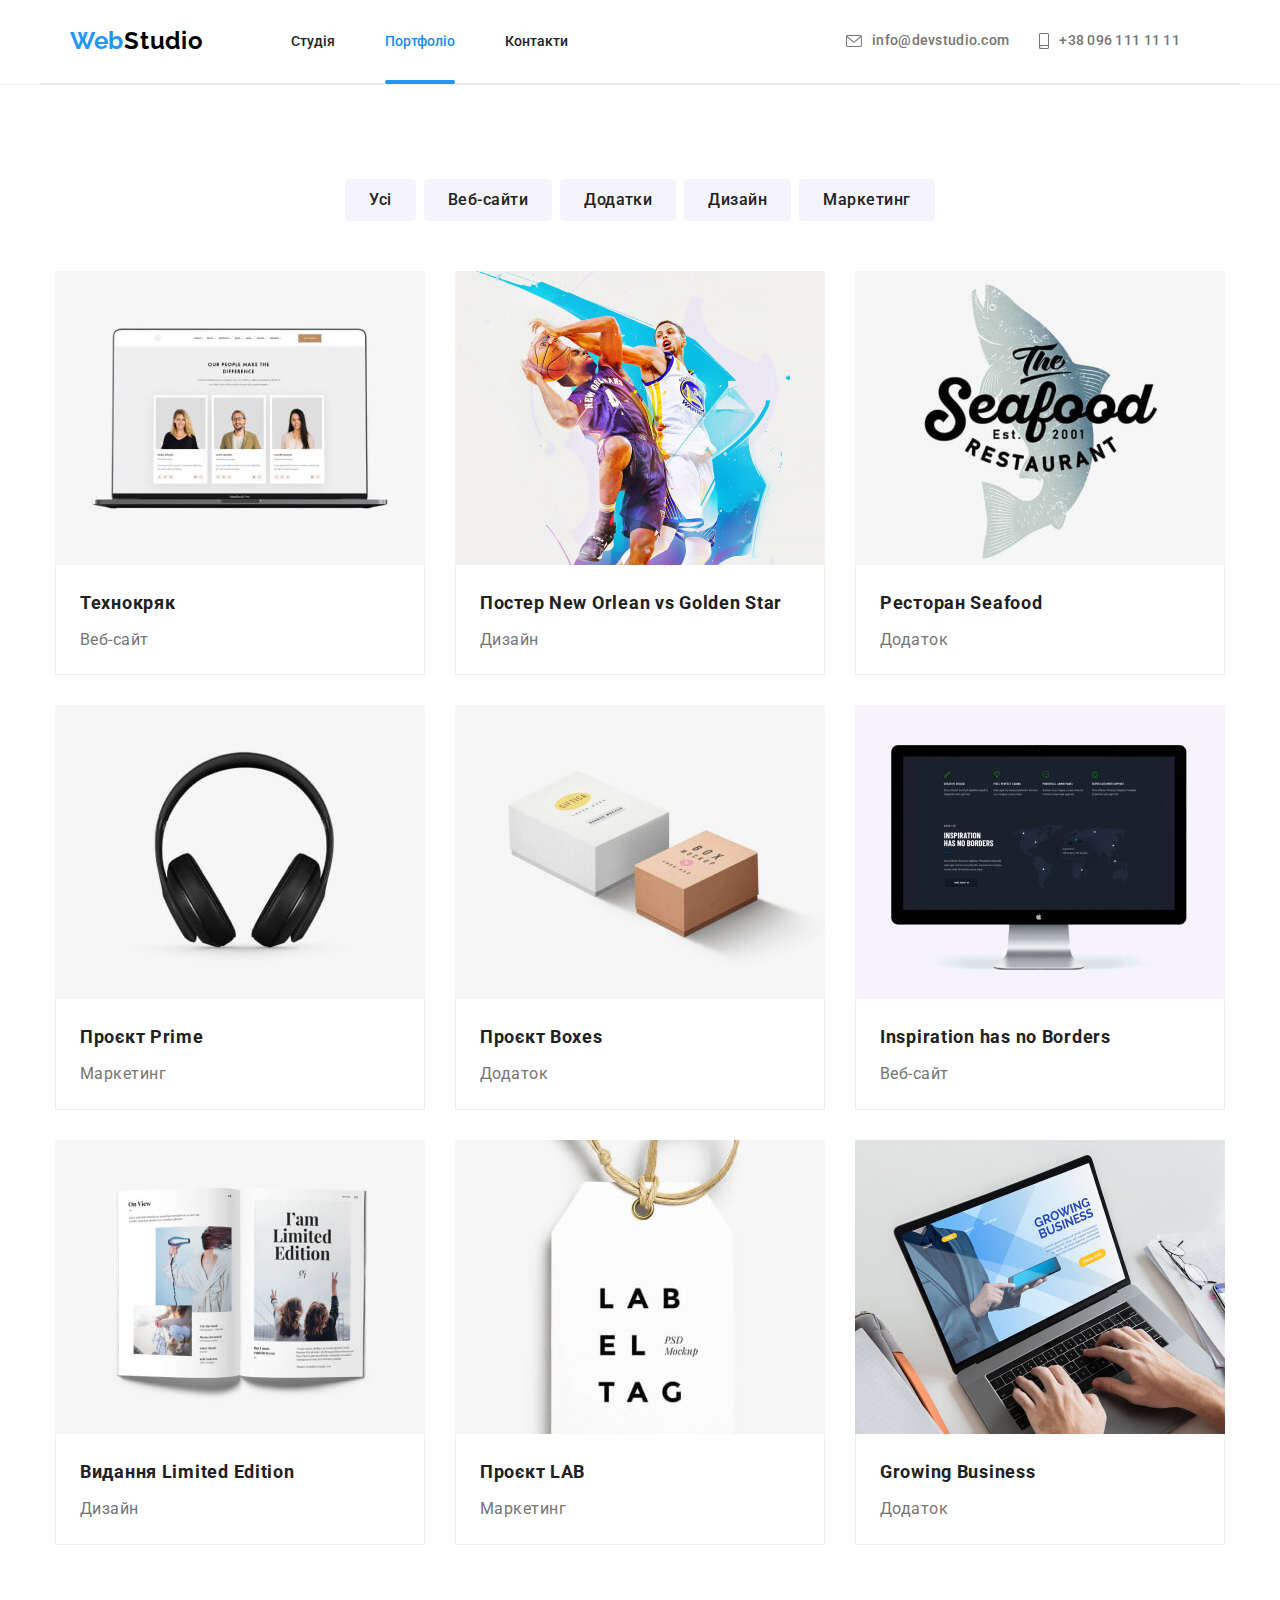
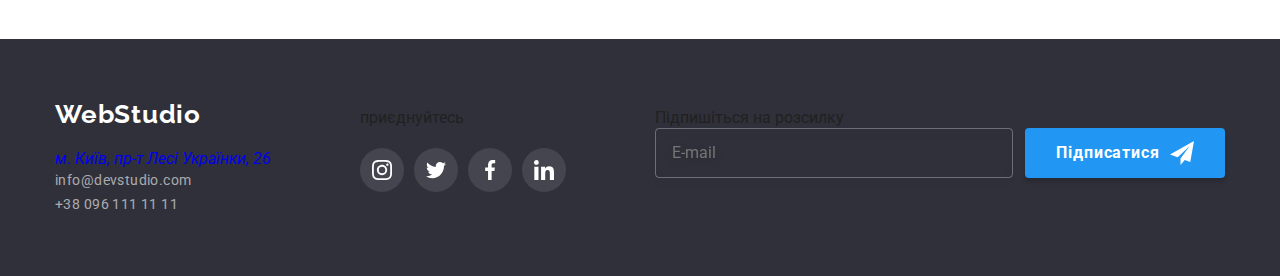
==== commit c0570961: "ф" ====
--- a/portfolio.html
+++ b/portfolio.html
@@ -6,44 +6,99 @@
     <meta name="viewport" content="width=device-width, initial-scale=1.0">
     <title>WebStudio</title>
     <link href="https://fonts.googleapis.com/css2?family=Raleway:wght@700&family=Roboto:wght@400;500;700;900&display=swap" rel="stylesheet"/>
-    <link rel="stylesheet" href="./css/portfolio.min.css">
+    <link rel="stylesheet" href="./css/main.min.css">
 </head>
 <body>
     <header class="header">
-        <div class="container">
-            <div class="header_wrap">
-                <nav class="header_wrap-nav">
-                    <a class="header_logo" href="./index.html"><span class="header_logo-color">Web</span>Studio</a>
-                    <ul class="header_nav">
-                        <li>
-                            <a class="header_nav-item" href="./index.html">Студія</a>
-                        </li>
-                        <li>
-                            <a class="header_nav-item current" href="portfolio.html">Портфоліо</a>
-                        </li>
-                        <li>
-                            <a class="header_nav-item" href="#">Контакти</a>
-                        </li>
-                    </ul>           
-                </nav>
+        <div class="header-container container">
+            <nav class="header_wrap-nav">
+                <a class="header_logo" href="./index.html"><span class="header_logo-color">Web</span>Studio</a>
+                <button class="header_button js-open-menu" aria-expanded="false" aria-controls="mobile-menu">
+                    <svg width="40" height="40">
+                        <use href="./img/sprite.svg#icon-menu"></use>
+                    </svg>
+                </button>
+                <ul class="header_nav">
+                    <li class="header_nav-item">
+                        <a class="header_nav-link" href="index.html">Студія</a>
+                    </li>
+                    <li class="header_nav-item">
+                        <a class="header_nav-link current" href="portfolio.html">Портфоліо</a>
+                    </li>
+                    <li class="header_nav-item">
+                        <a class="header_nav-link" href="#">Контакти</a>
+                    </li>
+                </ul>   
                 <ul class="contacts">
-                    <li>
+                    <li class="contacts_item">
                         <a href="mailto:info@devstudio.com" class="contacts_email-svg contacts_link">
-                            <svg class="contacts_svg-mail">
+                            <svg class="contacts_svg-mail" width="16" height="12">
+                                <use href="./img/sprite.svg#icon-mail"></use>
+                            </svg>
+                            info@devstudio.com
+                        </a>
+                    </li>
+                    <li class="contacts_item">
+                        <a href="tel:+380961111111" class="contacts_tel-svg contacts_link" >
+                            <svg class="contacts_svg-tel"  width="10" height="16">
+                                <use href="./img/sprite.svg#icon-smartphone"></use>
+                            </svg>
+                            +38 096 111 11 11
+                        </a>
+                    </li>
+                </ul>         
+            </nav>
+            
+            
+            <div class="mobile js-menu-container is-open" id="mobile-menu">
+                <button class="mobile_button js-close-menu">
+                    <svg width="40" height="40">
+                        <use href="./img/sprite.svg#icon-cross"></use>
+                    </svg>
+                </button>
+                <ul class="mobile_header">
+                    <li class="mobile_item">
+                        <a class="mobile_link current" href="#">Студія</a>
+                    </li>
+                    <li class="mobile_item">
+                        <a class="mobile_link" href="portfolio.html">Портфоліо</a>
+                    </li>
+                    <li class="mobile_item">
+                        <a class="mobile_link" href="#">Контакти</a>
+                    </li>
+                </ul>
+                <ul class="mobile_contacts">
+                    <li class="mobile_contacts-item">
+                        <a href="tel:+380961111111" class="mobile_contacts-tel" >
+                            <svg class="mobile_contacts-icon" width="10" height="16">
+                                <use href="./img/sprite.svg#icon-smartphone"></use>
+                            </svg>
+                            +38 096 111 11 11 
+                        </a> 
+                    </li>
+                    <li class="mobile_contacts-item">
+                        <a href="mailto:info@devstudio.com" class="mobile_contacts-mail">
+                            <svg class="mobile_contacts-icon" width="16" height="12">
                                 <use class="contacts_icon" href="./img/sprite.svg#icon-mail"></use>
                             </svg>
                             info@devstudio.com
                         </a>
                     </li>
-                    <li>
-                        <a href="tel:+380961111111" class="contacts_tel-svg contacts_link" >
-                            <svg class="contacts_svg-tel">
-                                <use href="./img/sprite.svg#icon-smartphone"></use>
-                            </svg>
-                            +38 096 111 11 11
-                        </a>
-                    </li>
                 </ul>
+                <ul class="social">
+                    <li class="social__item">
+                        <a class="social__link" href="index.html">Instagram</a>
+                    </li>
+                    <li class="social__item">
+                        <a class="social__link" href="index.html">Twitter</a>
+                    </li>
+                    <li class="social__item">
+                        <a class="social__link" href="index.html">Facebook</a>
+                    </li>
+                    <li class="social__item">
+                        <a class="social__link" href="index.html">LinkedIn</a>
+                    </li>
+                </ul>    
             </div>
         </div>
     </header>
--- a/css/main.min.css
+++ b/css/main.min.css
@@ -0,0 +1 @@
+/*! modern-normalize v1.1.0 | MIT License | https://github.com/sindresorhus/modern-normalize */*,::before,::after{-webkit-box-sizing:border-box;box-sizing:border-box}html{line-height:1.15;-webkit-text-size-adjust:100%;-moz-tab-size:4;-o-tab-size:4;tab-size:4}body{margin:0;font-family:system-ui,-apple-system,"Segoe UI",Roboto,Helvetica,Arial,sans-serif,"Apple Color Emoji","Segoe UI Emoji"}hr{height:0;color:inherit}abbr[title]{-webkit-text-decoration:underline dotted;text-decoration:underline dotted}b,strong{font-weight:bolder}code,kbd,samp,pre{font-family:ui-monospace,SFMono-Regular,Consolas,"Liberation Mono",Menlo,monospace;font-size:1em}small{font-size:80%}sub,sup{font-size:75%;line-height:0;position:relative;vertical-align:baseline}sub{bottom:-0.25em}sup{top:-0.5em}table{text-indent:0;border-color:inherit}button,input,optgroup,select,textarea{font-family:inherit;font-size:100%;line-height:1.15;margin:0}button,select{text-transform:none}button,[type=button],[type=reset],[type=submit]{-webkit-appearance:button}::-moz-focus-inner{border-style:none;padding:0}:-moz-focusring{outline:1px dotted ButtonText}:-moz-ui-invalid{box-shadow:none}legend{padding:0}progress{vertical-align:baseline}::-webkit-inner-spin-button,::-webkit-outer-spin-button{height:auto}[type=search]{-webkit-appearance:textfield;outline-offset:-2px}::-webkit-search-decoration{-webkit-appearance:none}::-webkit-file-upload-button{-webkit-appearance:button;font:inherit}summary{display:list-item}body{font-family:"Roboto",sans-serif;color:#212121;background-color:#fff}*{-webkit-box-sizing:border-box;box-sizing:border-box}h1,h2,h3,h4,h5,h6,p{margin:0;padding:0}a{text-decoration:none}ul,ol{margin:0;padding:0;list-style:none}.container{width:100%;padding-left:15px;padding-right:15px;margin:0 auto}.section{padding-top:94px;padding-bottom:94px}.img{display:block;width:100%;height:auto}.picture{display:block;width:100%;height:auto}.header{border-bottom:1px solid #ececec}.visually-hidden{position:absolute;width:1px;height:1px;margin:-1px;border:0;padding:0;white-space:nowrap;-webkit-clip-path:inset(100%);clip-path:inset(100%);clip:rect(0 0 0 0);overflow:hidden}h2{font-weight:700;font-size:36px;line-height:1.16;letter-spacing:.03em;color:#212121;margin-bottom:50px}.btn{font-family:inherit;color:#fff;background:#2196f3;font-size:16px;border-color:rgba(0,0,0,0);font-weight:500;border-radius:4px;-webkit-box-shadow:0px 4px 4px rgba(0,0,0,.15);box-shadow:0px 4px 4px rgba(0,0,0,.15);padding:10px 32px;text-align:center;letter-spacing:.06em;cursor:pointer;-webkit-transition:background-color 250ms cubic-bezier(0.4, 0, 0.2, 1);transition:background-color 250ms cubic-bezier(0.4, 0, 0.2, 1)}.btn:hover,.btn:focus{background-color:#188ce8}.btn_modal{position:absolute;display:-webkit-box;display:-ms-flexbox;display:flex;-webkit-box-pack:center;-ms-flex-pack:center;justify-content:center;-webkit-box-align:center;-ms-flex-align:center;align-items:center;width:30px;height:30px;top:8px;padding:0;right:8px;border-radius:50%;cursor:pointer;background-color:#fff;border:1px solid rgba(0,0,0,.1)}.btn_modal:hover,.btn_modal:focus{border:1px solid rgba(0,0,0,.1);fill:currentColor}.btn-fly{padding:10px 52px;width:200px;height:50px}.hero_btn{font-family:inherit;color:#fff;background:#2196f3;font-size:16px;border-color:rgba(0,0,0,0);font-weight:500;border-radius:4px;line-height:1.87;-webkit-box-shadow:0px 4px 4px rgba(0,0,0,.15);box-shadow:0px 4px 4px rgba(0,0,0,.15);padding:10px 32px;text-align:center;letter-spacing:.06em;cursor:pointer;-webkit-transition:background-color 250ms cubic-bezier(0.4, 0, 0.2, 1);transition:background-color 250ms cubic-bezier(0.4, 0, 0.2, 1)}.hero_btn:hover,.hero_btn:focus{background-color:#188ce8}.btn-svg{display:-webkit-box;display:-ms-flexbox;display:flex;-webkit-box-align:center;-ms-flex-align:center;align-items:center;padding:10px 28px;-webkit-transition:background-color 250ms cubic-bezier(0.4, 0, 0.2, 1);transition:background-color 250ms cubic-bezier(0.4, 0, 0.2, 1)}.btn-svg:hover,.btn-svg:focus{background-color:#188ce8}.btn-svg .icon-telega{margin-left:10px}.button_btn-menu{font-family:inherit;font-size:16px;font-weight:500;line-height:1.62;padding:6px 22px;color:#212121;background-color:#f5f4fa;border-radius:4px;border-color:rgba(0,0,0,0);cursor:pointer;letter-spacing:.03em;-webkit-transition:background-color 250ms cubic-bezier(0.4, 0, 0.2, 1),color 250ms cubic-bezier(0.4, 0, 0.2, 1),-webkit-box-shadow 250ms cubic-bezier(0.4, 0, 0.2, 1);transition:background-color 250ms cubic-bezier(0.4, 0, 0.2, 1),color 250ms cubic-bezier(0.4, 0, 0.2, 1),-webkit-box-shadow 250ms cubic-bezier(0.4, 0, 0.2, 1);transition:background-color 250ms cubic-bezier(0.4, 0, 0.2, 1),color 250ms cubic-bezier(0.4, 0, 0.2, 1),box-shadow 250ms cubic-bezier(0.4, 0, 0.2, 1);transition:background-color 250ms cubic-bezier(0.4, 0, 0.2, 1),color 250ms cubic-bezier(0.4, 0, 0.2, 1),box-shadow 250ms cubic-bezier(0.4, 0, 0.2, 1),-webkit-box-shadow 250ms cubic-bezier(0.4, 0, 0.2, 1)}.button_btn-menu:hover{background-color:#2196f3;-webkit-box-shadow:0px 3px 1px rgba(0,0,0,.1),0px 1px 2px rgba(0,0,0,.08),0px 2px 2px rgba(0,0,0,.12);box-shadow:0px 3px 1px rgba(0,0,0,.1),0px 1px 2px rgba(0,0,0,.08),0px 2px 2px rgba(0,0,0,.12);color:#fff}.button_btn-menu:focus{background-color:#2196f3;color:#fff}.header-container{max-width:1600px;margin:0 auto;border-bottom:1px solid #ececec}@media screen and (min-width: 320px){.header_wrap-nav{display:-webkit-box;display:-ms-flexbox;display:flex;-webkit-box-pack:justify;-ms-flex-pack:justify;justify-content:space-between;-webkit-box-align:center;-ms-flex-align:center;align-items:center;margin:0 auto;padding-left:15px;padding-right:15px}.header_logo{font-family:"Raleway",sans-serif;color:var(--logo-main-color);font-size:26px;font-weight:700;line-height:1.19;letter-spacing:.03em;text-decoration:none}.header_logo-color{color:#2196f3}.header_nav{display:none}.header_button{display:-webkit-inline-box;display:-ms-inline-flexbox;display:inline-flex;padding:0;border:none;background-color:rgba(0,0,0,0)}.contacts{display:none}.contacts_link{display:-webkit-box;display:-ms-flexbox;display:flex;text-decoration:none;font-weight:500;font-size:14px;line-height:1.33;color:#757575;-webkit-transition:color 250ms cubic-bezier(0.4, 0, 0.2, 1);transition:color 250ms cubic-bezier(0.4, 0, 0.2, 1);-webkit-box-align:center;-ms-flex-align:center;align-items:center}.contacts_svg-mail,.contacts_svg-tel{margin-right:10px}.mobile{position:fixed;top:0;left:0;width:100vw;height:100vh;padding:48px 40px;-webkit-transform:translateX(100%);transform:translateX(100%);background-color:#fff}.mobile_button{position:absolute;top:10px;right:15px;display:-webkit-inline-box;display:-ms-inline-flexbox;display:inline-flex;padding:0;border:none;background-color:rgba(0,0,0,0)}.mobile.is-open{-webkit-transform:translateX(0%);transform:translateX(0%);-webkit-transition:250ms cubic-bezier(0.4, 0, 0.2, 1);transition:250ms cubic-bezier(0.4, 0, 0.2, 1)}.mobile_header{padding-left:0;margin:0 auto;list-style:none}.mobile_link{position:relative;display:block;padding:0;text-decoration:none;font-weight:500;font-size:40px;line-height:1.17;letter-spacing:.02em;color:#212121;-webkit-transition:250ms cubic-bezier(0.4, 0, 0.2, 1);transition:250ms cubic-bezier(0.4, 0, 0.2, 1)}.mobile_link:hover{color:#2196f3}.mobile_link.current{color:#188ce8}.mobile_item:not(:last-child){margin-bottom:32px}.mobile_contacts{padding-left:0;margin:0 auto;list-style:none}.mobile_contacts-item:not(:last-child){margin-top:200px;margin-bottom:32px}.mobile_contacts-tel{text-decoration:none;font-weight:500;font-size:34px;line-height:1.17;-webkit-transition:color 250ms cubic-bezier(0.4, 0, 0.2, 1);transition:color 250ms cubic-bezier(0.4, 0, 0.2, 1);color:#2196f3}.mobile_contacts-mail{text-decoration:none;font-weight:500;font-size:24px;line-height:1.16;color:#757575;-webkit-transition:color 250ms cubic-bezier(0.4, 0, 0.2, 1);transition:color 250ms cubic-bezier(0.4, 0, 0.2, 1)}.mobile_contacts-icon{display:none}.social{display:-webkit-box;display:-ms-flexbox;display:flex;padding-left:0;margin:0 auto;margin-top:64px;list-style:none}.social__item:not(:last-child){padding-right:10px;border-right:1px solid rgba(33,33,33,.2)}.social__item:not(:first-child){padding-left:10px}.social__link{font-weight:500;font-size:18px;line-height:1.22;letter-spacing:.02em;color:#2196f3}}@media screen and (min-width: 768px){.header_wrap-nav{display:-webkit-box;display:-ms-flexbox;display:flex;-webkit-box-pack:center;-ms-flex-pack:center;justify-content:center;-webkit-box-align:center;-ms-flex-align:center;align-items:center;width:768px}.mobile{display:none}.header_button{display:none}.header_logo{text-decoration:none;font-family:Raleway,sans-serif;font-weight:700;font-size:24px;line-height:1.16;letter-spacing:.03;color:#000}.header_logo-color{color:#2196f3}.header_nav-link.current{color:#188ce8}.current::after{display:block;position:absolute;content:"";width:100%;height:4px;background:#2196f3;border-radius:2px;bottom:-1px}.header_nav{display:-webkit-box;display:-ms-flexbox;display:flex;margin-left:87px;margin-top:0;margin-bottom:0;padding-left:0;list-style:none}.nav-item.current{color:#188ce8}.header_nav-item:not(:last-child){margin-right:50px}.header_nav-link{position:relative;display:block;padding:32px 0;text-decoration:none;font-weight:500;font-size:14px;line-height:1.33;color:#212121;-webkit-transition:color 250ms cubic-bezier(0.4, 0, 0.2, 1);transition:color 250ms cubic-bezier(0.4, 0, 0.2, 1)}.header_nav-link:hover{color:#2196f3}.mobile_link.current{color:#188ce8}.mobile_link.current::after{content:"";position:absolute;display:block;left:0;bottom:0;width:100%;height:4px;border-radius:2px;background-color:#2196f3}.contacts{display:block;margin:0;margin-left:auto;padding:0;list-style:none}.contacts_link{display:-webkit-box;display:-ms-flexbox;display:flex;-webkit-box-align:center;-ms-flex-align:center;align-items:center;text-decoration:none;font-weight:500;font-size:14px;line-height:1.33;color:#757575;-webkit-transition:color 250ms cubic-bezier(0.4, 0, 0.2, 1);transition:color 250ms cubic-bezier(0.4, 0, 0.2, 1)}.mobile_contacts-icon{margin-right:10px;fill:#757575}.contacts_link:hover svg use,.contacts_link:focus svg use{fill:#2196f3;-webkit-transition:250ms cubic-bezier(0.4, 0, 0.2, 1);transition:250ms cubic-bezier(0.4, 0, 0.2, 1)}.contacts_link:hover,.contacts_link:focus{color:#2196f3}}@media screen and (min-width: 768px)and (max-width: 1199px){.contacts_item{margin-bottom:10px}}@media screen and (min-width: 1200px){.container{width:1200px}.contacts{display:-webkit-box;display:-ms-flexbox;display:flex;margin-left:auto}.contacts_link{display:-webkit-box;display:-ms-flexbox;display:flex;-webkit-box-align:center;-ms-flex-align:center;align-items:center;padding-bottom:32px;margin-right:30px;padding-top:32px}.contacts_svg-mail{width:16px;height:12px;margin-right:10px;fill:currentColor}.contacts_svg-tel{margin-right:10px;width:10px;height:16px;fill:currentColor}.contacts_email-svg,.contacts_tel-svg{font-size:14px;line-height:1.14;letter-spacing:.02em;color:#757575;padding-top:32px;-webkit-transition:color 250ms cubic-bezier(0.4, 0, 0.2, 1);transition:color 250ms cubic-bezier(0.4, 0, 0.2, 1);font-weight:500}.contacts_tel-svg:hover,.contacts_email-svg:hover,.contacts_tel-svg:focus,.contacts_email-svg:focus{color:#2196f3}.header_wrap-nav{display:-webkit-box;display:-ms-flexbox;display:flex;-webkit-box-align:center;-ms-flex-align:center;align-items:center;width:auto}.header_nav-link.current{color:#188ce8}.current::after{position:absolute;display:block;content:"";width:100%;height:4px;background:#2196f3;border-radius:2px;bottom:-1px}}.hero{background-image:-webkit-gradient(linear, left top, right top, from(rgba(47, 48, 58, 0.4)), to(rgba(47, 48, 58, 0.4))),url(../img/bg-mobile.jpg);background-image:linear-gradient(to right, rgba(47, 48, 58, 0.4), rgba(47, 48, 58, 0.4)),url(../img/bg-mobile.jpg);margin:0 auto;margin-left:auto;margin-right:auto;background-size:cover;background-repeat:no-repeat;background-position:center}@media(min-device-pixel-ratio: 2),(-webkit-min-device-pixel-ratio: 2),(min-resolution: 192dpi),(min-resolution: 2dppx){.hero{background-image:-webkit-gradient(linear, left top, right top, from(rgba(47, 48, 58, 0.4)), to(rgba(47, 48, 58, 0.4))),url(../img/bg-mobile2x.jpg);background-image:linear-gradient(to right, rgba(47, 48, 58, 0.4), rgba(47, 48, 58, 0.4)),url(../img/bg-mobile2x.jpg)}}@media screen and (min-width: 768px){.hero{background-image:-webkit-gradient(linear, left top, right top, from(rgba(47, 48, 58, 0.4)), to(rgba(47, 48, 58, 0.4))),url(../img/bg-table.jpg);background-image:linear-gradient(to right, rgba(47, 48, 58, 0.4), rgba(47, 48, 58, 0.4)),url(../img/bg-table.jpg)}}@media screen and (min-width: 768px)and (min-device-pixel-ratio: 2),screen and (min-width: 768px)and (-webkit-min-device-pixel-ratio: 2),screen and (min-width: 768px)and (min-resolution: 192dpi),screen and (min-width: 768px)and (min-resolution: 2dppx){.hero{background-image:-webkit-gradient(linear, left top, right top, from(rgba(47, 48, 58, 0.4)), to(rgba(47, 48, 58, 0.4))),url(../img/bg-table2x.jpg);background-image:linear-gradient(to right, rgba(47, 48, 58, 0.4), rgba(47, 48, 58, 0.4)),url(../img/bg-table2x.jpg)}}@media screen and (min-width: 1200px){.hero{background-image:-webkit-gradient(linear, left top, right top, from(rgba(47, 48, 58, 0.4)), to(rgba(47, 48, 58, 0.4))),url(../img/bg-img.jpg);background-image:linear-gradient(to right, rgba(47, 48, 58, 0.4), rgba(47, 48, 58, 0.4)),url(../img/bg-img.jpg)}}@media screen and (min-width: 1200px)and (min-device-pixel-ratio: 2),screen and (min-width: 1200px)and (-webkit-min-device-pixel-ratio: 2),screen and (min-width: 1200px)and (min-resolution: 192dpi),screen and (min-width: 1200px)and (min-resolution: 2dppx){.hero{background-image:-webkit-gradient(linear, left top, right top, from(rgba(47, 48, 58, 0.4)), to(rgba(47, 48, 58, 0.4))),url(../img/bg-img2x.jpg);background-image:linear-gradient(to right, rgba(47, 48, 58, 0.4), rgba(47, 48, 58, 0.4)),url(../img/bg-img2x.jpg)}}@media screen and (min-width: 320px){.hero{text-align:center;padding-top:118px;padding-bottom:118px;max-width:1600px;margin:0 auto;margin-left:auto;margin-right:auto}.hero_title{margin:0 auto;margin-bottom:30px;width:450px;font-weight:900;font-size:26px;line-height:1.61;letter-spacing:.06em;text-transform:uppercase;text-align:center;color:#fff}.hero_btn{font-weight:700}.backdrop{position:fixed;top:0;left:0;background:rgba(0,0,0,.2);width:100%;height:100%;-webkit-transition:opacity 250ms cubic-bezier(0.4, 0, 0.2, 1),visibility 250ms cubic-bezier(0.4, 0, 0.2, 1);transition:opacity 250ms cubic-bezier(0.4, 0, 0.2, 1),visibility 250ms cubic-bezier(0.4, 0, 0.2, 1)}.backdrop.is-hidden{opacity:0;pointer-events:none;visibility:hidden}.modal{position:relative;background:#fff;-webkit-box-shadow:0px 1px 3px rgba(0,0,0,.12),0px 1px 1px rgba(0,0,0,.14),0px 2px 1px rgba(0,0,0,.2);box-shadow:0px 1px 3px rgba(0,0,0,.12),0px 1px 1px rgba(0,0,0,.14),0px 2px 1px rgba(0,0,0,.2);border-radius:4px;width:450px;height:609px;top:50%;left:50%;padding:40px;-webkit-transform:translate(-50%, -50%);transform:translate(-50%, -50%);-webkit-transition:-webkit-transform 250ms cubic-bezier(0.4, 0, 0.2, 1);transition:-webkit-transform 250ms cubic-bezier(0.4, 0, 0.2, 1);transition:transform 250ms cubic-bezier(0.4, 0, 0.2, 1);transition:transform 250ms cubic-bezier(0.4, 0, 0.2, 1), -webkit-transform 250ms cubic-bezier(0.4, 0, 0.2, 1)}.modal_svg{color:#2196f3;width:18px;height:18px}.form-hero{width:370px;margin-left:auto;margin-right:auto}.form_hero-title{width:370px;margin-bottom:30px;font-weight:700;line-height:1.15;letter-spacing:.03em;font-size:20px;width:448px}.form_field{position:relative;display:-webkit-box;display:-ms-flexbox;display:flex;-webkit-box-orient:vertical;-webkit-box-direction:normal;-ms-flex-direction:column;flex-direction:column;margin-bottom:10px}.form_field:focus-within>input{border:1px solid #2196f3;border-radius:4px}.form_field:focus-within>.form_field-svg{fill:currentColor}.form_field textarea{resize:none;border:1px solid rgba(33,33,33,.2);border-radius:4px;padding:12px 16px;outline:none;-webkit-transition:border 250ms cubic-bezier(0.4, 0, 0.2, 1),border-radius 250ms cubic-bezier(0.4, 0, 0.2, 1);transition:border 250ms cubic-bezier(0.4, 0, 0.2, 1),border-radius 250ms cubic-bezier(0.4, 0, 0.2, 1)}.form_field textarea:focus{border:1px solid #2196f3;border-radius:4px}.form_field textarea::-webkit-input-placeholder{font-weight:400;line-height:14px;letter-spacing:.01em;color:rgba(117,117,117,.5);font-size:12px}.form_field textarea::-moz-placeholder{font-weight:400;line-height:14px;letter-spacing:.01em;color:rgba(117,117,117,.5);font-size:12px}.form_field textarea:-ms-input-placeholder{font-weight:400;line-height:14px;letter-spacing:.01em;color:rgba(117,117,117,.5);font-size:12px}.form_field textarea::-ms-input-placeholder{font-weight:400;line-height:14px;letter-spacing:.01em;color:rgba(117,117,117,.5);font-size:12px}.form_field textarea::placeholder{font-weight:400;line-height:14px;letter-spacing:.01em;color:rgba(117,117,117,.5);font-size:12px}.form_field-input{width:100%;margin:0;padding-left:42px}.form_field-svg{position:absolute;top:50%;left:12px;color:#2196f3;display:inline-block}.form_field label{text-align:left;font-weight:400;line-height:1.16;letter-spacing:.01em;font-size:12px;color:#757575;margin-bottom:4px}.form_field input{border:1px solid rgba(33,33,33,.2);border-radius:4px;height:40px;margin:0;outline:none;-webkit-transition:border 250ms cubic-bezier(0.4, 0, 0.2, 1),border-radius 250ms cubic-bezier(0.4, 0, 0.2, 1);transition:border 250ms cubic-bezier(0.4, 0, 0.2, 1),border-radius 250ms cubic-bezier(0.4, 0, 0.2, 1)}.form_checkbox{margin-bottom:30px}.form_checkbox-label{position:relative;display:-webkit-box;display:-ms-flexbox;display:flex;-webkit-box-align:center;-ms-flex-align:center;align-items:center;-webkit-box-pack:center;-ms-flex-pack:center;justify-content:center;font-weight:400;line-height:1.71;letter-spacing:.03em;color:#757575;font-size:12px}.form_checkbox-input{position:absolute;width:1px;height:1px;margin:-1px;border:0;padding:0;clip:rect(0 0 0 0);overflow:hidden}.form_checkbox-input:checked+.form_checkbox-icon{border-color:rgba(0,0,0,0);background-image:url(/img/icon-check.svg);background-size:contain;background-origin:border-box;fill:var(--container-bg-color);background-color:#2196f3;border-color:#2196f3}.form_checkbox-icon{display:inline-block;width:16px;height:15px;border:2px solid #212121;border-radius:4px;margin-right:7px;-webkit-transition:fill 250ms cubic-bezier(0.4, 0, 0.2, 1),border-color 250ms cubic-bezier(0.4, 0, 0.2, 1),background-coloк 250ms cubic-bezier(0.4, 0, 0.2, 1);transition:fill 250ms cubic-bezier(0.4, 0, 0.2, 1),border-color 250ms cubic-bezier(0.4, 0, 0.2, 1),background-coloк 250ms cubic-bezier(0.4, 0, 0.2, 1)}.form_checkbox-policy{font-size:14px;line-height:24px;letter-spacing:.03em;color:#2196f3;margin-left:5px;text-underline-offset:.3em;text-decoration:underline}.form_text{height:120px;margin-bottom:20px}}@media screen and (min-width: 768px){.hero{text-align:center;padding-top:118px;padding-bottom:118px;max-width:1600px;margin:0 auto;margin-left:auto;margin-right:auto}}@media screen and (min-width: 1200px){.hero{text-align:center;padding-top:200px;padding-bottom:200px;max-width:1600px;margin:0 auto;margin-left:auto;margin-right:auto}.hero_title{text-transform:uppercase;font-size:44px;line-height:1.36;color:#fff;letter-spacing:.06em;margin-top:0;width:696px;margin-top:200px;margin:0 auto 30px auto;font-weight:900}.backdrop{position:fixed;top:0;left:0;background:rgba(0,0,0,.2);width:100%;height:100%;-webkit-transition:opacity 250ms cubic-bezier(0.4, 0, 0.2, 1),visibility 250ms cubic-bezier(0.4, 0, 0.2, 1);transition:opacity 250ms cubic-bezier(0.4, 0, 0.2, 1),visibility 250ms cubic-bezier(0.4, 0, 0.2, 1)}.backdrop.is-hidden{opacity:0;pointer-events:none;visibility:hidden}.modal{position:relative;background:#fff;-webkit-box-shadow:0px 1px 3px rgba(0,0,0,.12),0px 1px 1px rgba(0,0,0,.14),0px 2px 1px rgba(0,0,0,.2);box-shadow:0px 1px 3px rgba(0,0,0,.12),0px 1px 1px rgba(0,0,0,.14),0px 2px 1px rgba(0,0,0,.2);border-radius:4px;width:450px;height:609px;top:50%;left:50%;padding:40px;-webkit-transform:translate(-50%, -50%);transform:translate(-50%, -50%);-webkit-transition:-webkit-transform 250ms cubic-bezier(0.4, 0, 0.2, 1);transition:-webkit-transform 250ms cubic-bezier(0.4, 0, 0.2, 1);transition:transform 250ms cubic-bezier(0.4, 0, 0.2, 1);transition:transform 250ms cubic-bezier(0.4, 0, 0.2, 1), -webkit-transform 250ms cubic-bezier(0.4, 0, 0.2, 1)}.modal_svg{color:#2196f3;width:18px;height:18px}}@media screen and (min-width: 320px){.section_bussines{padding:60px 0}.bussines_container{margin:0 auto;padding-left:15px;padding-right:15px}.bussines{display:-webkit-box;display:-ms-flexbox;display:flex;-ms-flex-wrap:wrap;flex-wrap:wrap;-webkit-box-orient:horizontal;-webkit-box-direction:normal;-ms-flex-direction:row;flex-direction:row;padding-left:0}.bussines_list:not(:last-child){margin-bottom:30px}.bussines_list-link{display:-webkit-box;display:-ms-flexbox;display:flex;-webkit-box-pack:center;-ms-flex-pack:center;justify-content:center;-webkit-box-align:center;-ms-flex-align:center;align-items:center;height:120px;background-color:#f5f4fa;margin-bottom:30px}.bussines_important{text-align:center;font-weight:700;font-size:14px;text-transform:uppercase;letter-spacing:.03em;line-height:1.14;margin-bottom:10px}.bussines_text{font-size:14px;color:#757575;letter-spacing:.03em;line-height:1.71}.antena-svg{width:70px;height:70px}.clock-svg{width:70px;height:70px}.comp-svg{width:70px;height:70px}.stronaut-svg{width:70px;height:70px}}@media screen and (min-width: 768px){.bussines_container{margin:0 auto;padding-left:15px;padding-right:15px}.bussines{display:-webkit-box;display:-ms-flexbox;display:flex;-ms-flex-wrap:wrap;flex-wrap:wrap;-webkit-box-orient:horizontal;-webkit-box-direction:normal;-ms-flex-direction:row;flex-direction:row;-webkit-box-pack:center;-ms-flex-pack:center;justify-content:center;gap:30px;padding-left:0;list-style:none}.bussines_list{width:calc((100% - 60px)/2)}.bussines_list:not(:last-child){margin-bottom:15px}.bussines_list-link{display:-webkit-box;display:-ms-flexbox;display:flex;-webkit-box-pack:center;-ms-flex-pack:center;justify-content:center;-webkit-box-align:center;-ms-flex-align:center;align-items:center;width:354px;height:120px;background-color:#f5f4fa;margin-bottom:30px}.bussines_important{display:inline-block;font-weight:700;font-size:14px;text-transform:uppercase;letter-spacing:.03em;line-height:1.14;margin-bottom:10px}.bussines_text{width:354px;font-size:14px;color:#757575;letter-spacing:.03em;line-height:1.71}.antena-svg{width:70px;height:70px}.clock-svg{width:70px;height:70px}.comp-svg{width:70px;height:70px}.stronaut-svg{width:70px;height:70px}}@media screen and (min-width: 1200px){.section_bussines{padding-top:94px;padding-bottom:94px}.bussines{display:-webkit-box;display:-ms-flexbox;display:flex;-webkit-box-orient:horizontal;-webkit-box-direction:normal;-ms-flex-direction:row;flex-direction:row;-ms-flex-wrap:nowrap;flex-wrap:nowrap}.bussines_list-link{width:270px}.bussines_text{width:270px;height:72px;font-weight:400;line-height:1.71;letter-spacing:.03em;color:#757575;font-size:14px}}@media screen and (min-width: 320px){.section_nazv{display:none}}@media screen and (min-width: 768px){.section_nazv{display:none}}@media screen and (min-width: 1200px){.section_nazv{display:block;padding-top:0}.section_nazv-title{font-weight:700;font-size:36px;line-height:1.16;letter-spacing:.03em;color:#212121;text-align:center;margin-bottom:50px}.section_nazv-img{position:relative;display:-webkit-box;display:-ms-flexbox;display:flex;gap:30px}.section_nazv-img-link{display:block;max-width:100%}.section_nazv-thumb{position:relative;overflow:hidden}.section_nazv-text{position:absolute;display:-webkit-box;display:-ms-flexbox;display:flex;-webkit-box-pack:center;-ms-flex-pack:center;justify-content:center;-webkit-box-align:center;-ms-flex-align:center;align-items:center;color:#fff;width:100%;height:70px;font-weight:700;font-size:14px;letter-spacing:.03em;line-height:1.14;text-transform:uppercase;bottom:0;background-color:rgba(47,48,58,.8)}}.button-flex{display:-webkit-box;display:-ms-flexbox;display:flex;-webkit-box-pack:center;-ms-flex-pack:center;justify-content:center;margin-bottom:50px}.button_flex-menu:not(:last-child){margin-right:8px}.button_cards-img{display:-webkit-box;display:-ms-flexbox;display:flex;-ms-flex-wrap:wrap;flex-wrap:wrap;gap:30px}.button_cards-link{-webkit-transition:-webkit-box-shadow 250ms cubic-bezier(0.4, 0, 0.2, 1);transition:-webkit-box-shadow 250ms cubic-bezier(0.4, 0, 0.2, 1);transition:box-shadow 250ms cubic-bezier(0.4, 0, 0.2, 1);transition:box-shadow 250ms cubic-bezier(0.4, 0, 0.2, 1), -webkit-box-shadow 250ms cubic-bezier(0.4, 0, 0.2, 1);display:block}.button_cards-link:hover,.button_cards-link:focus{-webkit-box-shadow:0px 1px 1px rgba(0,0,0,.12),0px 4px 4px rgba(0,0,0,.06),1px 4px 6px rgba(0,0,0,.16);box-shadow:0px 1px 1px rgba(0,0,0,.12),0px 4px 4px rgba(0,0,0,.06),1px 4px 6px rgba(0,0,0,.16)}.button_img-hover{position:relative;overflow:hidden}.button_img-block{display:block}.button_img-text{position:absolute;display:-webkit-box;display:-ms-flexbox;display:flex;-webkit-box-pack:center;-ms-flex-pack:center;justify-content:center;-webkit-box-align:center;-ms-flex-align:center;align-items:center;padding:63px 24px;width:100%;top:1px;-webkit-transform:translateY(100%);transform:translateY(100%);height:100%;font-size:18px;line-height:1.55;color:#fff;background-color:rgba(33,150,243,.9);-webkit-transition:-webkit-transform 250ms cubic-bezier(0.4, 0, 0.2, 1);transition:-webkit-transform 250ms cubic-bezier(0.4, 0, 0.2, 1);transition:transform 250ms cubic-bezier(0.4, 0, 0.2, 1);transition:transform 250ms cubic-bezier(0.4, 0, 0.2, 1), -webkit-transform 250ms cubic-bezier(0.4, 0, 0.2, 1)}.button_border{border:1px solid #eee;padding:20px 24px;border-top:none}.button_project{font-weight:700;font-size:18px;line-height:2;letter-spacing:.04em;color:#212121;margin-bottom:4px;margin-top:0}.button_stylep{font-size:16px;line-height:1.87;letter-spacing:.03em;color:#757575;margin-top:0}.button_link:hover .button_img-text,.button_link:focus .button_img-text{-webkit-transition:-webkit-transform 1000ms cubic-bezier(0.4, 0, 0.2, 1);transition:-webkit-transform 1000ms cubic-bezier(0.4, 0, 0.2, 1);transition:transform 1000ms cubic-bezier(0.4, 0, 0.2, 1);transition:transform 1000ms cubic-bezier(0.4, 0, 0.2, 1), -webkit-transform 1000ms cubic-bezier(0.4, 0, 0.2, 1);-webkit-transform:translateY(0);transform:translateY(0);opacity:1}@media screen and (min-width: 320px){.partner{background-color:#f5f4fa;text-align:center;padding:60px 0}.partner_container{width:480px;margin:0 auto;padding-left:15px;padding-right:15px}.partner_color{margin:0 auto;padding-left:0}.partner_bg-licolor{-webkit-box-shadow:0px 1px 3px rgba(0,0,0,.12),0px 1px 1px rgba(0,0,0,.14),0px 2px 1px rgba(0,0,0,.2);box-shadow:0px 1px 3px rgba(0,0,0,.12),0px 1px 1px rgba(0,0,0,.14),0px 2px 1px rgba(0,0,0,.2);border-radius:0px 0px 4px 4px;background:#fff;margin-bottom:30px;width:450px}.partner_fio{padding:30px 30px}.partner_lastname{font-size:16px;line-height:1.18;letter-spacing:.03em;margin-bottom:10px}.partner_work{font-size:16px;color:#757575;line-height:1.18;margin-bottom:16px}.partner_soc-link{display:-webkit-box;display:-ms-flexbox;display:flex;-webkit-box-pack:center;-ms-flex-pack:center;justify-content:center;-webkit-box-align:center;-ms-flex-align:center;align-items:center}.partner_link-a{width:44px;height:44px;display:-webkit-box;display:-ms-flexbox;display:flex;border-radius:50%;-webkit-box-align:center;-ms-flex-align:center;align-items:center;-webkit-box-pack:center;-ms-flex-pack:center;justify-content:center;color:#afb1b8;-webkit-transition:background-color 250ms cubic-bezier(0.4, 0, 0.2, 1),color 250ms cubic-bezier(0.4, 0, 0.2, 1);transition:background-color 250ms cubic-bezier(0.4, 0, 0.2, 1),color 250ms cubic-bezier(0.4, 0, 0.2, 1)}.partner_link-a:hover{background-color:#2196f3;color:#fff}.partner_link-a:focus{background-color:#2196f3}.partner_link-a:focus svg{color:#fff}.partner_link-svg{fill:currentColor}.nazv{font-size:28px;margin-left:0;text-align:center}}@media screen and (min-width: 768px){.partner{background-color:#f5f4fa;text-align:center}.partner_container{width:768px}.partner_color{display:-webkit-box;display:-ms-flexbox;display:flex;-ms-flex-wrap:wrap;flex-wrap:wrap;-webkit-box-orient:horizontal;-webkit-box-direction:normal;-ms-flex-direction:row;flex-direction:row;margin:-15px;gap:30px}.partner_bg-licolor{-webkit-box-shadow:0px 1px 3px rgba(0,0,0,.12),0px 1px 1px rgba(0,0,0,.14),0px 2px 1px rgba(0,0,0,.2);box-shadow:0px 1px 3px rgba(0,0,0,.12),0px 1px 1px rgba(0,0,0,.14),0px 2px 1px rgba(0,0,0,.2);border-radius:0px 0px 4px 4px;background:#fff;margin-bottom:30px;width:calc((100% - 30px)/2);width:354px;margin-bottom:0px}.partner_fio{padding:30px 30px}.partner_lastname{font-size:16px;line-height:1.18;letter-spacing:.03em;margin-bottom:10px}.partner_work{font-size:16px;color:#757575;line-height:1.18;margin-bottom:16px}.partner_soc-link{display:-webkit-box;display:-ms-flexbox;display:flex;-webkit-box-orient:horizontal;-webkit-box-direction:normal;-ms-flex-direction:row;flex-direction:row;-ms-flex-wrap:wrap;flex-wrap:wrap;margin:-15px}.partner_link-list{gap:15px}.partner_link-a{width:44px;height:44px;display:-webkit-box;display:-ms-flexbox;display:flex;border-radius:50%;-webkit-box-align:center;-ms-flex-align:center;align-items:center;-webkit-box-pack:center;-ms-flex-pack:center;justify-content:center;color:#afb1b8;-webkit-transition:background-color 250ms cubic-bezier(0.4, 0, 0.2, 1),color 250ms cubic-bezier(0.4, 0, 0.2, 1);transition:background-color 250ms cubic-bezier(0.4, 0, 0.2, 1),color 250ms cubic-bezier(0.4, 0, 0.2, 1)}.partner_link-a:hover{background-color:#2196f3;color:#fff}.partner_link-a:focus{background-color:#2196f3}.partner_link-a:focus svg{color:#fff}.partner_link-svg{fill:currentColor}.nazv{font-size:28px;text-align:center;margin-left:0}}@media screen and (min-width: 1200px){.partner{background-color:#f5f4fa;text-align:center}.partner_container{width:1200px}.partner_color{display:-webkit-box;display:-ms-flexbox;display:flex;-ms-flex-wrap:wrap;flex-wrap:wrap;gap:30px}.partner_bg-licolor{width:calc((100% - 90px)/4);width:270px;margin-bottom:0px}.partner_work{font-size:16px;color:#757575;line-height:1.18;margin-bottom:16px}.partner_lastname{font-size:16px;line-height:1.18;letter-spacing:.03em;margin-bottom:10px}.nazv-two{font-weight:700;font-size:36px;line-height:1.16;letter-spacing:.03em;color:#212121;text-align:center;margin-bottom:50px;margin-top:0;margin-left:0}}@media screen and (min-width: 320px){.client{padding:60px 0}.client_container{width:480px;margin:0 auto;padding-left:15px;padding-right:15px}.client_title{margin:0 auto;font-weight:700;font-size:28px;line-height:1.17;text-align:center;letter-spacing:.03em;margin-bottom:30px}.client_company{display:-webkit-box;display:-ms-flexbox;display:flex;margin:-15px;padding-left:0;list-style:none;-ms-flex-wrap:wrap;flex-wrap:wrap}.client_company-list{display:-webkit-box;display:-ms-flexbox;display:flex;-webkit-box-pack:center;-ms-flex-pack:center;justify-content:center;-webkit-box-align:center;-ms-flex-align:center;align-items:center;height:92px;width:calc((100% - 60px)/2);margin:15px;border:1px solid #afb1b8;border-radius:4px;-webkit-transition:border 250ms cubic-bezier(0.4, 0, 0.2, 1),border-color 250ms cubic-bezier(0.4, 0, 0.2, 1);transition:border 250ms cubic-bezier(0.4, 0, 0.2, 1),border-color 250ms cubic-bezier(0.4, 0, 0.2, 1)}.client_company-list svg{fill:#afb1b8}.client_company-list:hover,.client_company-list:focus{color:#2196f3;border-color:#2196f3}.client_fio{padding-top:30px;padding-bottom:30px;text-align:center;background-color:#fff;border-radius:0px 0px 4px 4px}}@media screen and (min-width: 768px){.client{padding:60px 0}.client_container{width:768px}.client_company-list{width:calc((100% - 90px)/3);margin:15px}}@media screen and (min-width: 1200px){.client{padding:94px 0}.client_container{width:1200px}.client_title{margin:0 auto;margin-bottom:50px;font-weight:700;font-size:36px;line-height:1.16;text-align:center;letter-spacing:.03em}.client_company{display:-webkit-box;display:-ms-flexbox;display:flex;-webkit-box-pack:justify;-ms-flex-pack:justify;justify-content:space-between;-webkit-box-align:center;-ms-flex-align:center;align-items:center}.client_company-list{width:170px;height:92px}.client_company-link{display:-webkit-box;display:-ms-flexbox;display:flex;-webkit-box-pack:center;-ms-flex-pack:center;justify-content:center;-webkit-box-align:center;-ms-flex-align:center;align-items:center;width:100%;height:100%;border-radius:4px;color:#afb1b8;-webkit-transition:color 250ms cubic-bezier(0.4, 0, 0.2, 1),border-color 250ms cubic-bezier(0.4, 0, 0.2, 1);transition:color 250ms cubic-bezier(0.4, 0, 0.2, 1),border-color 250ms cubic-bezier(0.4, 0, 0.2, 1)}.client_company-link svg{fill:currentColor}.client_company-link:hover,.client_company-link:focus{color:#2196f3;border-color:#2196f3}}@media screen and (min-width: 320px){.footer{padding-top:60px;padding-bottom:60px;background:#2f303a}.footer_container{width:480px;padding-left:15px;padding-right:15px;margin:0 auto}.footer_col{text-align:center;max-width:480px}.footer_col-title{display:block;font-weight:700;line-height:1.14;letter-spacing:.03em;text-transform:uppercase;color:#fff;margin:0 auto;margin-top:60px;margin-bottom:20px;text-align:center;font-size:14px}.footer_logo{display:block;font-size:26px;font-weight:700;line-height:1.19;letter-spacing:.03em;color:#fff;margin-bottom:20px}.footer_logo-color{color:#2196f3}.footer_soc-link{margin-top:60px;fill:#fff}.footer_soc-link-title{margin:0 auto;font-weight:700;font-size:14px;line-height:1.14;letter-spacing:.03em;text-transform:uppercase;color:#fff;text-align:center}.footer_soc-link-list{display:-webkit-box;display:-ms-flexbox;display:flex;-webkit-box-pack:center;-ms-flex-pack:center;justify-content:center;margin-top:20px;padding-left:0;list-style:none}.footer_soc-link-li:not(:last-child){margin-right:10px}.footer_soc-link-img{width:44px;height:44px;display:-webkit-box;display:-ms-flexbox;display:flex;-webkit-box-align:center;-ms-flex-align:center;align-items:center;-webkit-box-pack:center;-ms-flex-pack:center;justify-content:center;background:rgba(255,255,255,.1);border-radius:50%;-webkit-transition:background-color 250ms cubic-bezier(0.4, 0, 0.2, 1);transition:background-color 250ms cubic-bezier(0.4, 0, 0.2, 1)}.footer_soc-link-img:hover,.footer_soc-link-img:focus{background-color:#2196f3}.footer .footer_link-svg{fill:#fff}.footer_form input{width:450px;padding:15px 16px;border:1px solid rgba(255,255,255,.3);-webkit-filter:drop-shadow(0px 4px 4px rgba(0, 0, 0, 0.15));filter:drop-shadow(0px 4px 4px rgba(0, 0, 0, 0.15));border-radius:4px;outline:none;background:none;height:50px}.footer_form button{display:-webkit-box;display:-ms-flexbox;display:flex;-webkit-box-pack:center;-ms-flex-pack:center;justify-content:center;margin:0 auto;margin-top:20px;width:200px;height:50px;background:#2196f3;-webkit-box-shadow:0px 4px 4px rgba(0,0,0,.15);box-shadow:0px 4px 4px rgba(0,0,0,.15);border-radius:4px;border:#ffdead;font-weight:700;font-size:16px;line-height:1.87;letter-spacing:.06em;color:#fff;-webkit-box-align:center;-ms-flex-align:center;align-items:center}.address{margin-top:20px;font-style:normal}.address_list{margin:0;padding-left:0;list-style:none}.address_item:not(:last-child){margin-bottom:9px}.address_link{text-decoration:none;line-height:1.71;color:rgba(255,255,255,.6);font-size:14px}}@media screen and (min-width: 768px){.footer_container{width:768px}.footer_wrap{display:-webkit-box;display:-ms-flexbox;display:flex;-ms-flex-wrap:wrap;flex-wrap:wrap;-webkit-box-pack:center;-ms-flex-pack:center;justify-content:center}.footer_soc-link{margin:0;margin-left:165px}.footer_form{text-align:center}}@media screen and (min-width: 1200px){.footer_logo{display:block;font-weight:700;line-height:1.19;letter-spacing:.03em;color:#fff;margin-bottom:20px;font-size:26px}.footer_container{display:-webkit-box;display:-ms-flexbox;display:flex;width:1200px}.footer_wrap{display:-webkit-box;display:-ms-flexbox;display:flex;-webkit-box-pack:justify;-ms-flex-pack:justify;justify-content:space-between;-webkit-box-align:baseline;-ms-flex-align:baseline;align-items:baseline}.footer_col:not(:last-child){margin-right:70px}.footer_col{text-align:left;max-width:100%}.footer_col_logo{font-size:26px;line-height:1.19}.address{display:-webkit-box;display:-ms-flexbox;display:flex}.address_list{width:231px}.address_link{font-size:14px;color:#fff;font-style:normal;letter-spacing:.03em;line-height:1.71;-webkit-transition:color 250ms cubic-bezier(0.4, 0, 0.2, 1);transition:color 250ms cubic-bezier(0.4, 0, 0.2, 1)}.address_link:hover,.address_link:focus{color:#2196f3}.footer_soc-link{margin:0}.footer_soc-link-title{text-align:left}.footer_col-title{margin-top:0;text-align:left;margin-bottom:20px}.footer_form{display:-webkit-box;display:-ms-flexbox;display:flex}.footer_form input{margin-right:12px;height:50px;width:358px;color:#fff}.footer_form button{margin-top:0}.footer_email--two{display:inline-block;color:rgba(255,255,255,.6);font-style:normal;line-height:1.71;letter-spacing:.03em;font-size:14px;padding:0;-webkit-transition:color 250ms cubic-bezier(0.4, 0, 0.2, 1);transition:color 250ms cubic-bezier(0.4, 0, 0.2, 1)}.footer_email--two:hover,.footer_email--two:focus{color:#2196f3}.footer_tel--two{display:inline-block;color:rgba(255,255,255,.6);font-style:normal;line-height:1.71;letter-spacing:.03em;font-size:14px;padding:0;-webkit-transition:color 250ms cubic-bezier(0.4, 0, 0.2, 1);transition:color 250ms cubic-bezier(0.4, 0, 0.2, 1)}.footer_tel--two:hover,.footer_tel--two:focus{color:#2196f3}}/*# sourceMappingURL=main.min.css.map */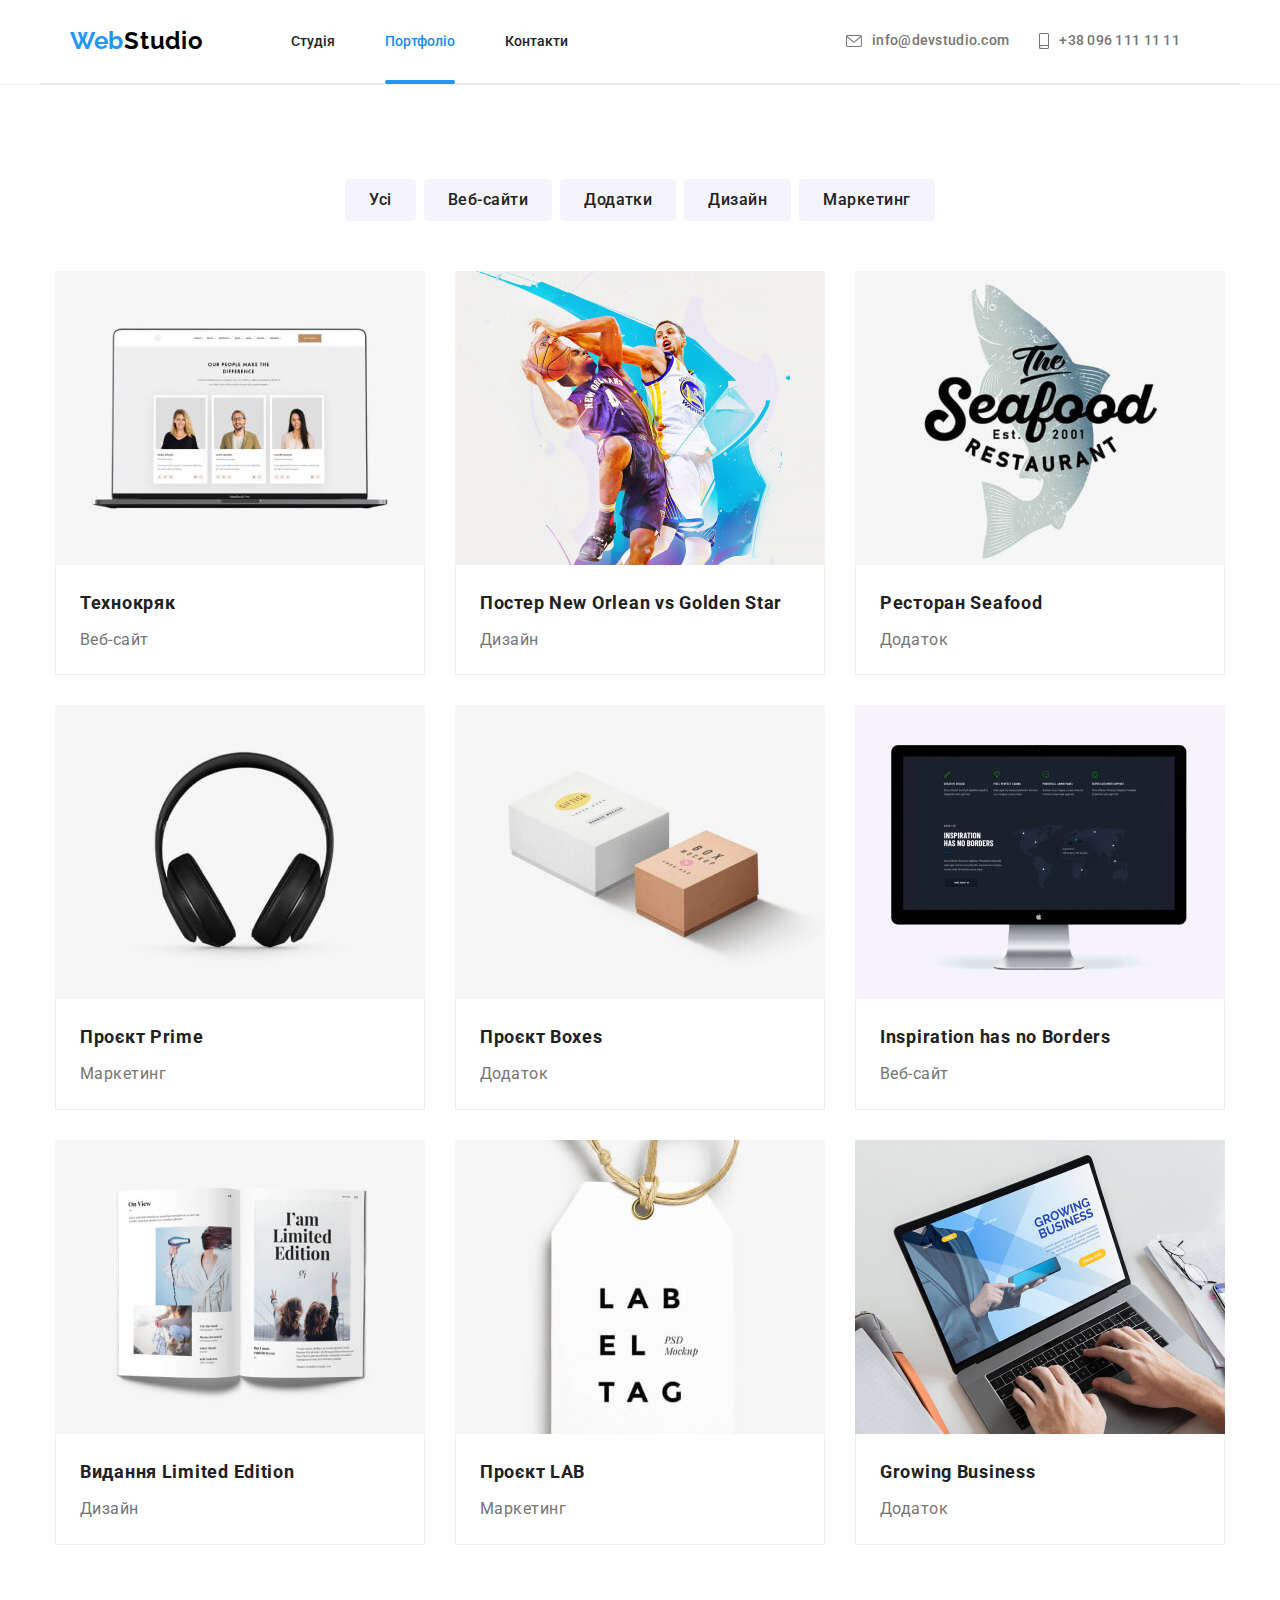
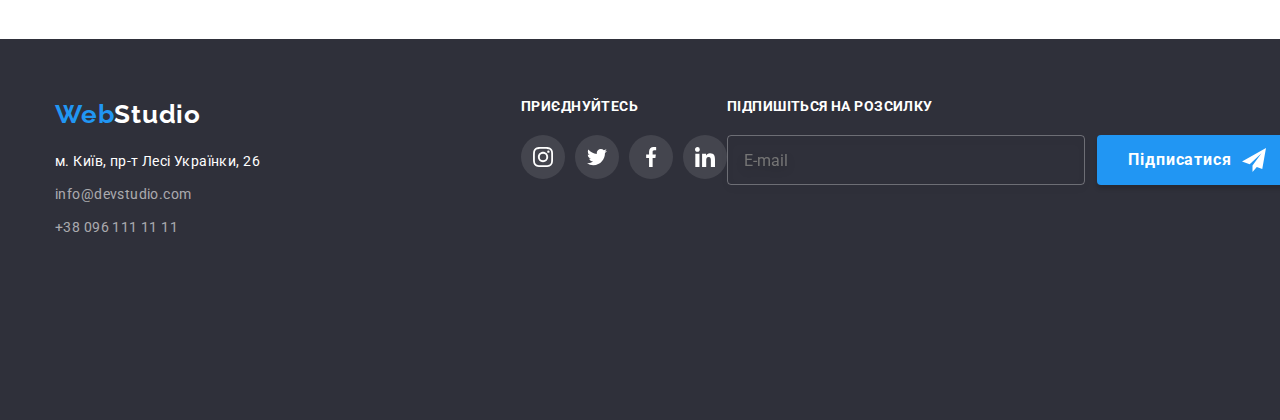
==== commit a5793e26: "a" ====
--- a/portfolio.html
+++ b/portfolio.html
@@ -237,74 +237,72 @@
         </section>
     </main>
     <footer class="footer">
-        <div class="container">
-            <div class="footer_wrap">
+        <div class="footer_container">
+            <div class="footer_box">
                 <div class="footer_col">
-                    <a class="header_logo footer_logo" href="./index.html"><span>Web</span>Studio</a>               
-                    <address>
-                        <ul>
-                            <li class="footer_address-list">
-                                <a class="footer_street" href="https://goo.gl/maps/zrXDnJqUbXL16Lcg9" target="_blank" rel="noopener noreferrer nofollow">м. Київ, пр-т Лесі Українки, 26</a>
+                    <a class="header_logo footer_logo" href="./index.html"><span class="footer_logo-color">Web</span>Studio</a>               
+                    <address class="address">
+                        <ul class="address_list">
+                            <li class="address_item">
+                                <a class="address_link" href="https://goo.gl/maps/zrXDnJqUbXL16Lcg9" target="_blank" rel="noopener noreferrer nofollow">м. Київ, пр-т Лесі Українки, 26</a>
                             </li>
-                            <li class="footer_address-list">
-                                <a class="footer_email--two" href="mailto:info@devstudio.com">info@devstudio.com</a>
+                            <li class="address_item">
+                                <a class="address_link footer_email--two" href="mailto:info@devstudio.com">info@devstudio.com</a>
                             </li>
-                            <li class="footer_address-list">
-                                <a class="footer_tel--two" href="tel:+380961111111">+38 096 111 11 11</a>
+                            <li class="address_item">
+                                <a class="address_link footer_tel--two" href="tel:+380961111111">+38 096 111 11 11</a>
                             </li>
                         </ul>
                     </address>
                 </div>
-                <div class="footer_col">
-                    <div class="footer_soc-link">
-                        <p class="footer_link-title">приєднуйтесь</p>
-                        <ul class="footer_soc-link-list">
-                            <li class="footer_soc-link-li">
-                                <a class="footer_soc-link-img" href="https://www.instagram.com/" target="blank">
-                                    <svg class="footer_link-svg soc-link-footer" width="20" height="20">
-                                        <use href="./img/sprite.svg#icon-instagram"></use>
-                                    </svg>
-                                </a>
-                            </li>
-                            <li class="footer_soc-link-li">
-                                <a class="footer_soc-link-img" href="https://twitter.com/?lang=uk" target="blank">
-                                    <svg class="footer_link-svg soc-link-footer" width="20" height="20">
-                                        <use href="./img/sprite.svg#icon-twitter"></use>
-                                    </svg>
-                                </a>
-                            </li>
-                            <li class="footer_soc-link-li">
-                                <a class="footer_soc-link-img" href="https://uk-ua.facebook.com/" target="blank">
-                                    <svg class="footer_link-svg soc-link-footer" width="20" height="20">
-                                        <use href="./img/sprite.svg#icon-facebook"></use>
-                                    </svg>
-                                </a>
-                            </li>
-                            <li class="footer_soc-link-li">
-                                <a class="footer_soc-link-img" href="https://ua.linkedin.com/" target="_blank">
-                                    <svg class="footer_link-svg soc-link-footer" width="20" height="20">
-                                        <use href="./img/sprite.svg#icon-linkedin"></use>
-                                    </svg>
-                                </a>
-                            </li>
-                        </ul>
+                <div class="footer_soc">
+                    <p class="footer_soc-link-title">приєднуйтесь</p>
+                    <ul class="footer_soc-link-list">
+                        <li class="footer_soc-link-li">
+                            <a class="footer_soc-link-img" href="https://www.instagram.com/" target="blank">
+                                <svg class="footer_link-svg soc-link-footer" width="20" height="20">
+                                    <use href="./img/sprite.svg#icon-instagram"></use>
+                                </svg>
+                            </a>
+                        </li>
+                        <li class="footer_soc-link-li">
+                            <a class="footer_soc-link-img" href="https://twitter.com/?lang=uk" target="blank">
+                                <svg class="footer_link-svg soc-link-footer" width="20" height="20">
+                                    <use href="./img/sprite.svg#icon-twitter"></use>
+                                </svg>
+                            </a>
+                        </li>
+                        <li class="footer_soc-link-li">
+                            <a class="footer_soc-link-img" href="https://uk-ua.facebook.com/" target="blank">
+                                <svg class="footer_link-svg soc-link-footer" width="20" height="20">
+                                    <use href="./img/sprite.svg#icon-facebook"></use>
+                                </svg>
+                            </a>
+                        </li>
+                        <li class="footer_soc-link-li">
+                            <a class="footer_soc-link-img" href="https://ua.linkedin.com/" target="_blank">
+                                <svg class="footer_link-svg soc-link-footer" width="20" height="20">
+                                    <use href="./img/sprite.svg#icon-linkedin"></use>
+                                </svg>
+                            </a>
+                        </li>
+                    </ul>
+                </div>
+            </div>
+            <div class="footer_col-last">
+                <span class="footer_col-title">Підпишіться на розсилку</span>
+                <form class="footer_form">
+                    <div class="footer_email-input">
+                        <label class="footer_form-label">
+                            <input type="email" name="email" class="footer_form-input" placeholder="E-mail">
+                        </label>
                     </div>
-                </div>
-                <div class="footer_col">
-                    <span class="footer_link-title">Підпишіться на розсилку</span>
-                    <form class="footer_form">
-                        <div class="footer_email-input">
-                            <label class="footer_form-label">
-                                <input type="email" name="email" class="footer_form-input" placeholder="E-mail">
-                            </label>
-                        </div>
-                        <button class="btn btn-svg" type="submit">Підписатися
-                            <svg class="icon-telega" width="24" height="24">
-                                <use href="./img/icons.svg#icon-icon-telega"></use>
-                            </svg>
-                        </button>
-                    </form>
-                </div>
+                    <button class="btn btn-svg" type="submit">Підписатися
+                        <svg class="icon-telega" width="24" height="24">
+                            <use href="./img/icons.svg#icon-icon-telega"></use>
+                        </svg>
+                    </button>
+                </form>
             </div>
         </div>
     </footer>
--- a/css/main.min.css
+++ b/css/main.min.css
@@ -1 +1 @@
-/*! modern-normalize v1.1.0 | MIT License | https://github.com/sindresorhus/modern-normalize */*,::before,::after{-webkit-box-sizing:border-box;box-sizing:border-box}html{line-height:1.15;-webkit-text-size-adjust:100%;-moz-tab-size:4;-o-tab-size:4;tab-size:4}body{margin:0;font-family:system-ui,-apple-system,"Segoe UI",Roboto,Helvetica,Arial,sans-serif,"Apple Color Emoji","Segoe UI Emoji"}hr{height:0;color:inherit}abbr[title]{-webkit-text-decoration:underline dotted;text-decoration:underline dotted}b,strong{font-weight:bolder}code,kbd,samp,pre{font-family:ui-monospace,SFMono-Regular,Consolas,"Liberation Mono",Menlo,monospace;font-size:1em}small{font-size:80%}sub,sup{font-size:75%;line-height:0;position:relative;vertical-align:baseline}sub{bottom:-0.25em}sup{top:-0.5em}table{text-indent:0;border-color:inherit}button,input,optgroup,select,textarea{font-family:inherit;font-size:100%;line-height:1.15;margin:0}button,select{text-transform:none}button,[type=button],[type=reset],[type=submit]{-webkit-appearance:button}::-moz-focus-inner{border-style:none;padding:0}:-moz-focusring{outline:1px dotted ButtonText}:-moz-ui-invalid{box-shadow:none}legend{padding:0}progress{vertical-align:baseline}::-webkit-inner-spin-button,::-webkit-outer-spin-button{height:auto}[type=search]{-webkit-appearance:textfield;outline-offset:-2px}::-webkit-search-decoration{-webkit-appearance:none}::-webkit-file-upload-button{-webkit-appearance:button;font:inherit}summary{display:list-item}body{font-family:"Roboto",sans-serif;color:#212121;background-color:#fff}*{-webkit-box-sizing:border-box;box-sizing:border-box}h1,h2,h3,h4,h5,h6,p{margin:0;padding:0}a{text-decoration:none}ul,ol{margin:0;padding:0;list-style:none}.container{width:100%;padding-left:15px;padding-right:15px;margin:0 auto}.section{padding-top:94px;padding-bottom:94px}.img{display:block;width:100%;height:auto}.picture{display:block;width:100%;height:auto}.header{border-bottom:1px solid #ececec}.visually-hidden{position:absolute;width:1px;height:1px;margin:-1px;border:0;padding:0;white-space:nowrap;-webkit-clip-path:inset(100%);clip-path:inset(100%);clip:rect(0 0 0 0);overflow:hidden}h2{font-weight:700;font-size:36px;line-height:1.16;letter-spacing:.03em;color:#212121;margin-bottom:50px}.btn{font-family:inherit;color:#fff;background:#2196f3;font-size:16px;border-color:rgba(0,0,0,0);font-weight:500;border-radius:4px;-webkit-box-shadow:0px 4px 4px rgba(0,0,0,.15);box-shadow:0px 4px 4px rgba(0,0,0,.15);padding:10px 32px;text-align:center;letter-spacing:.06em;cursor:pointer;-webkit-transition:background-color 250ms cubic-bezier(0.4, 0, 0.2, 1);transition:background-color 250ms cubic-bezier(0.4, 0, 0.2, 1)}.btn:hover,.btn:focus{background-color:#188ce8}.btn_modal{position:absolute;display:-webkit-box;display:-ms-flexbox;display:flex;-webkit-box-pack:center;-ms-flex-pack:center;justify-content:center;-webkit-box-align:center;-ms-flex-align:center;align-items:center;width:30px;height:30px;top:8px;padding:0;right:8px;border-radius:50%;cursor:pointer;background-color:#fff;border:1px solid rgba(0,0,0,.1)}.btn_modal:hover,.btn_modal:focus{border:1px solid rgba(0,0,0,.1);fill:currentColor}.btn-fly{padding:10px 52px;width:200px;height:50px}.hero_btn{font-family:inherit;color:#fff;background:#2196f3;font-size:16px;border-color:rgba(0,0,0,0);font-weight:500;border-radius:4px;line-height:1.87;-webkit-box-shadow:0px 4px 4px rgba(0,0,0,.15);box-shadow:0px 4px 4px rgba(0,0,0,.15);padding:10px 32px;text-align:center;letter-spacing:.06em;cursor:pointer;-webkit-transition:background-color 250ms cubic-bezier(0.4, 0, 0.2, 1);transition:background-color 250ms cubic-bezier(0.4, 0, 0.2, 1)}.hero_btn:hover,.hero_btn:focus{background-color:#188ce8}.btn-svg{display:-webkit-box;display:-ms-flexbox;display:flex;-webkit-box-align:center;-ms-flex-align:center;align-items:center;padding:10px 28px;-webkit-transition:background-color 250ms cubic-bezier(0.4, 0, 0.2, 1);transition:background-color 250ms cubic-bezier(0.4, 0, 0.2, 1)}.btn-svg:hover,.btn-svg:focus{background-color:#188ce8}.btn-svg .icon-telega{margin-left:10px}.button_btn-menu{font-family:inherit;font-size:16px;font-weight:500;line-height:1.62;padding:6px 22px;color:#212121;background-color:#f5f4fa;border-radius:4px;border-color:rgba(0,0,0,0);cursor:pointer;letter-spacing:.03em;-webkit-transition:background-color 250ms cubic-bezier(0.4, 0, 0.2, 1),color 250ms cubic-bezier(0.4, 0, 0.2, 1),-webkit-box-shadow 250ms cubic-bezier(0.4, 0, 0.2, 1);transition:background-color 250ms cubic-bezier(0.4, 0, 0.2, 1),color 250ms cubic-bezier(0.4, 0, 0.2, 1),-webkit-box-shadow 250ms cubic-bezier(0.4, 0, 0.2, 1);transition:background-color 250ms cubic-bezier(0.4, 0, 0.2, 1),color 250ms cubic-bezier(0.4, 0, 0.2, 1),box-shadow 250ms cubic-bezier(0.4, 0, 0.2, 1);transition:background-color 250ms cubic-bezier(0.4, 0, 0.2, 1),color 250ms cubic-bezier(0.4, 0, 0.2, 1),box-shadow 250ms cubic-bezier(0.4, 0, 0.2, 1),-webkit-box-shadow 250ms cubic-bezier(0.4, 0, 0.2, 1)}.button_btn-menu:hover{background-color:#2196f3;-webkit-box-shadow:0px 3px 1px rgba(0,0,0,.1),0px 1px 2px rgba(0,0,0,.08),0px 2px 2px rgba(0,0,0,.12);box-shadow:0px 3px 1px rgba(0,0,0,.1),0px 1px 2px rgba(0,0,0,.08),0px 2px 2px rgba(0,0,0,.12);color:#fff}.button_btn-menu:focus{background-color:#2196f3;color:#fff}.header-container{max-width:1600px;margin:0 auto;border-bottom:1px solid #ececec}@media screen and (min-width: 320px){.header_wrap-nav{display:-webkit-box;display:-ms-flexbox;display:flex;-webkit-box-pack:justify;-ms-flex-pack:justify;justify-content:space-between;-webkit-box-align:center;-ms-flex-align:center;align-items:center;margin:0 auto;padding-left:15px;padding-right:15px}.header_logo{font-family:"Raleway",sans-serif;color:var(--logo-main-color);font-size:26px;font-weight:700;line-height:1.19;letter-spacing:.03em;text-decoration:none}.header_logo-color{color:#2196f3}.header_nav{display:none}.header_button{display:-webkit-inline-box;display:-ms-inline-flexbox;display:inline-flex;padding:0;border:none;background-color:rgba(0,0,0,0)}.contacts{display:none}.contacts_link{display:-webkit-box;display:-ms-flexbox;display:flex;text-decoration:none;font-weight:500;font-size:14px;line-height:1.33;color:#757575;-webkit-transition:color 250ms cubic-bezier(0.4, 0, 0.2, 1);transition:color 250ms cubic-bezier(0.4, 0, 0.2, 1);-webkit-box-align:center;-ms-flex-align:center;align-items:center}.contacts_svg-mail,.contacts_svg-tel{margin-right:10px}.mobile{position:fixed;top:0;left:0;width:100vw;height:100vh;padding:48px 40px;-webkit-transform:translateX(100%);transform:translateX(100%);background-color:#fff}.mobile_button{position:absolute;top:10px;right:15px;display:-webkit-inline-box;display:-ms-inline-flexbox;display:inline-flex;padding:0;border:none;background-color:rgba(0,0,0,0)}.mobile.is-open{-webkit-transform:translateX(0%);transform:translateX(0%);-webkit-transition:250ms cubic-bezier(0.4, 0, 0.2, 1);transition:250ms cubic-bezier(0.4, 0, 0.2, 1)}.mobile_header{padding-left:0;margin:0 auto;list-style:none}.mobile_link{position:relative;display:block;padding:0;text-decoration:none;font-weight:500;font-size:40px;line-height:1.17;letter-spacing:.02em;color:#212121;-webkit-transition:250ms cubic-bezier(0.4, 0, 0.2, 1);transition:250ms cubic-bezier(0.4, 0, 0.2, 1)}.mobile_link:hover{color:#2196f3}.mobile_link.current{color:#188ce8}.mobile_item:not(:last-child){margin-bottom:32px}.mobile_contacts{padding-left:0;margin:0 auto;list-style:none}.mobile_contacts-item:not(:last-child){margin-top:200px;margin-bottom:32px}.mobile_contacts-tel{text-decoration:none;font-weight:500;font-size:34px;line-height:1.17;-webkit-transition:color 250ms cubic-bezier(0.4, 0, 0.2, 1);transition:color 250ms cubic-bezier(0.4, 0, 0.2, 1);color:#2196f3}.mobile_contacts-mail{text-decoration:none;font-weight:500;font-size:24px;line-height:1.16;color:#757575;-webkit-transition:color 250ms cubic-bezier(0.4, 0, 0.2, 1);transition:color 250ms cubic-bezier(0.4, 0, 0.2, 1)}.mobile_contacts-icon{display:none}.social{display:-webkit-box;display:-ms-flexbox;display:flex;padding-left:0;margin:0 auto;margin-top:64px;list-style:none}.social__item:not(:last-child){padding-right:10px;border-right:1px solid rgba(33,33,33,.2)}.social__item:not(:first-child){padding-left:10px}.social__link{font-weight:500;font-size:18px;line-height:1.22;letter-spacing:.02em;color:#2196f3}}@media screen and (min-width: 768px){.header_wrap-nav{display:-webkit-box;display:-ms-flexbox;display:flex;-webkit-box-pack:center;-ms-flex-pack:center;justify-content:center;-webkit-box-align:center;-ms-flex-align:center;align-items:center;width:768px}.mobile{display:none}.header_button{display:none}.header_logo{text-decoration:none;font-family:Raleway,sans-serif;font-weight:700;font-size:24px;line-height:1.16;letter-spacing:.03;color:#000}.header_logo-color{color:#2196f3}.header_nav-link.current{color:#188ce8}.current::after{display:block;position:absolute;content:"";width:100%;height:4px;background:#2196f3;border-radius:2px;bottom:-1px}.header_nav{display:-webkit-box;display:-ms-flexbox;display:flex;margin-left:87px;margin-top:0;margin-bottom:0;padding-left:0;list-style:none}.nav-item.current{color:#188ce8}.header_nav-item:not(:last-child){margin-right:50px}.header_nav-link{position:relative;display:block;padding:32px 0;text-decoration:none;font-weight:500;font-size:14px;line-height:1.33;color:#212121;-webkit-transition:color 250ms cubic-bezier(0.4, 0, 0.2, 1);transition:color 250ms cubic-bezier(0.4, 0, 0.2, 1)}.header_nav-link:hover{color:#2196f3}.mobile_link.current{color:#188ce8}.mobile_link.current::after{content:"";position:absolute;display:block;left:0;bottom:0;width:100%;height:4px;border-radius:2px;background-color:#2196f3}.contacts{display:block;margin:0;margin-left:auto;padding:0;list-style:none}.contacts_link{display:-webkit-box;display:-ms-flexbox;display:flex;-webkit-box-align:center;-ms-flex-align:center;align-items:center;text-decoration:none;font-weight:500;font-size:14px;line-height:1.33;color:#757575;-webkit-transition:color 250ms cubic-bezier(0.4, 0, 0.2, 1);transition:color 250ms cubic-bezier(0.4, 0, 0.2, 1)}.mobile_contacts-icon{margin-right:10px;fill:#757575}.contacts_link:hover svg use,.contacts_link:focus svg use{fill:#2196f3;-webkit-transition:250ms cubic-bezier(0.4, 0, 0.2, 1);transition:250ms cubic-bezier(0.4, 0, 0.2, 1)}.contacts_link:hover,.contacts_link:focus{color:#2196f3}}@media screen and (min-width: 768px)and (max-width: 1199px){.contacts_item{margin-bottom:10px}}@media screen and (min-width: 1200px){.container{width:1200px}.contacts{display:-webkit-box;display:-ms-flexbox;display:flex;margin-left:auto}.contacts_link{display:-webkit-box;display:-ms-flexbox;display:flex;-webkit-box-align:center;-ms-flex-align:center;align-items:center;padding-bottom:32px;margin-right:30px;padding-top:32px}.contacts_svg-mail{width:16px;height:12px;margin-right:10px;fill:currentColor}.contacts_svg-tel{margin-right:10px;width:10px;height:16px;fill:currentColor}.contacts_email-svg,.contacts_tel-svg{font-size:14px;line-height:1.14;letter-spacing:.02em;color:#757575;padding-top:32px;-webkit-transition:color 250ms cubic-bezier(0.4, 0, 0.2, 1);transition:color 250ms cubic-bezier(0.4, 0, 0.2, 1);font-weight:500}.contacts_tel-svg:hover,.contacts_email-svg:hover,.contacts_tel-svg:focus,.contacts_email-svg:focus{color:#2196f3}.header_wrap-nav{display:-webkit-box;display:-ms-flexbox;display:flex;-webkit-box-align:center;-ms-flex-align:center;align-items:center;width:auto}.header_nav-link.current{color:#188ce8}.current::after{position:absolute;display:block;content:"";width:100%;height:4px;background:#2196f3;border-radius:2px;bottom:-1px}}.hero{background-image:-webkit-gradient(linear, left top, right top, from(rgba(47, 48, 58, 0.4)), to(rgba(47, 48, 58, 0.4))),url(../img/bg-mobile.jpg);background-image:linear-gradient(to right, rgba(47, 48, 58, 0.4), rgba(47, 48, 58, 0.4)),url(../img/bg-mobile.jpg);margin:0 auto;margin-left:auto;margin-right:auto;background-size:cover;background-repeat:no-repeat;background-position:center}@media(min-device-pixel-ratio: 2),(-webkit-min-device-pixel-ratio: 2),(min-resolution: 192dpi),(min-resolution: 2dppx){.hero{background-image:-webkit-gradient(linear, left top, right top, from(rgba(47, 48, 58, 0.4)), to(rgba(47, 48, 58, 0.4))),url(../img/bg-mobile2x.jpg);background-image:linear-gradient(to right, rgba(47, 48, 58, 0.4), rgba(47, 48, 58, 0.4)),url(../img/bg-mobile2x.jpg)}}@media screen and (min-width: 768px){.hero{background-image:-webkit-gradient(linear, left top, right top, from(rgba(47, 48, 58, 0.4)), to(rgba(47, 48, 58, 0.4))),url(../img/bg-table.jpg);background-image:linear-gradient(to right, rgba(47, 48, 58, 0.4), rgba(47, 48, 58, 0.4)),url(../img/bg-table.jpg)}}@media screen and (min-width: 768px)and (min-device-pixel-ratio: 2),screen and (min-width: 768px)and (-webkit-min-device-pixel-ratio: 2),screen and (min-width: 768px)and (min-resolution: 192dpi),screen and (min-width: 768px)and (min-resolution: 2dppx){.hero{background-image:-webkit-gradient(linear, left top, right top, from(rgba(47, 48, 58, 0.4)), to(rgba(47, 48, 58, 0.4))),url(../img/bg-table2x.jpg);background-image:linear-gradient(to right, rgba(47, 48, 58, 0.4), rgba(47, 48, 58, 0.4)),url(../img/bg-table2x.jpg)}}@media screen and (min-width: 1200px){.hero{background-image:-webkit-gradient(linear, left top, right top, from(rgba(47, 48, 58, 0.4)), to(rgba(47, 48, 58, 0.4))),url(../img/bg-img.jpg);background-image:linear-gradient(to right, rgba(47, 48, 58, 0.4), rgba(47, 48, 58, 0.4)),url(../img/bg-img.jpg)}}@media screen and (min-width: 1200px)and (min-device-pixel-ratio: 2),screen and (min-width: 1200px)and (-webkit-min-device-pixel-ratio: 2),screen and (min-width: 1200px)and (min-resolution: 192dpi),screen and (min-width: 1200px)and (min-resolution: 2dppx){.hero{background-image:-webkit-gradient(linear, left top, right top, from(rgba(47, 48, 58, 0.4)), to(rgba(47, 48, 58, 0.4))),url(../img/bg-img2x.jpg);background-image:linear-gradient(to right, rgba(47, 48, 58, 0.4), rgba(47, 48, 58, 0.4)),url(../img/bg-img2x.jpg)}}@media screen and (min-width: 320px){.hero{text-align:center;padding-top:118px;padding-bottom:118px;max-width:1600px;margin:0 auto;margin-left:auto;margin-right:auto}.hero_title{margin:0 auto;margin-bottom:30px;width:450px;font-weight:900;font-size:26px;line-height:1.61;letter-spacing:.06em;text-transform:uppercase;text-align:center;color:#fff}.hero_btn{font-weight:700}.backdrop{position:fixed;top:0;left:0;background:rgba(0,0,0,.2);width:100%;height:100%;-webkit-transition:opacity 250ms cubic-bezier(0.4, 0, 0.2, 1),visibility 250ms cubic-bezier(0.4, 0, 0.2, 1);transition:opacity 250ms cubic-bezier(0.4, 0, 0.2, 1),visibility 250ms cubic-bezier(0.4, 0, 0.2, 1)}.backdrop.is-hidden{opacity:0;pointer-events:none;visibility:hidden}.modal{position:relative;background:#fff;-webkit-box-shadow:0px 1px 3px rgba(0,0,0,.12),0px 1px 1px rgba(0,0,0,.14),0px 2px 1px rgba(0,0,0,.2);box-shadow:0px 1px 3px rgba(0,0,0,.12),0px 1px 1px rgba(0,0,0,.14),0px 2px 1px rgba(0,0,0,.2);border-radius:4px;width:450px;height:609px;top:50%;left:50%;padding:40px;-webkit-transform:translate(-50%, -50%);transform:translate(-50%, -50%);-webkit-transition:-webkit-transform 250ms cubic-bezier(0.4, 0, 0.2, 1);transition:-webkit-transform 250ms cubic-bezier(0.4, 0, 0.2, 1);transition:transform 250ms cubic-bezier(0.4, 0, 0.2, 1);transition:transform 250ms cubic-bezier(0.4, 0, 0.2, 1), -webkit-transform 250ms cubic-bezier(0.4, 0, 0.2, 1)}.modal_svg{color:#2196f3;width:18px;height:18px}.form-hero{width:370px;margin-left:auto;margin-right:auto}.form_hero-title{width:370px;margin-bottom:30px;font-weight:700;line-height:1.15;letter-spacing:.03em;font-size:20px;width:448px}.form_field{position:relative;display:-webkit-box;display:-ms-flexbox;display:flex;-webkit-box-orient:vertical;-webkit-box-direction:normal;-ms-flex-direction:column;flex-direction:column;margin-bottom:10px}.form_field:focus-within>input{border:1px solid #2196f3;border-radius:4px}.form_field:focus-within>.form_field-svg{fill:currentColor}.form_field textarea{resize:none;border:1px solid rgba(33,33,33,.2);border-radius:4px;padding:12px 16px;outline:none;-webkit-transition:border 250ms cubic-bezier(0.4, 0, 0.2, 1),border-radius 250ms cubic-bezier(0.4, 0, 0.2, 1);transition:border 250ms cubic-bezier(0.4, 0, 0.2, 1),border-radius 250ms cubic-bezier(0.4, 0, 0.2, 1)}.form_field textarea:focus{border:1px solid #2196f3;border-radius:4px}.form_field textarea::-webkit-input-placeholder{font-weight:400;line-height:14px;letter-spacing:.01em;color:rgba(117,117,117,.5);font-size:12px}.form_field textarea::-moz-placeholder{font-weight:400;line-height:14px;letter-spacing:.01em;color:rgba(117,117,117,.5);font-size:12px}.form_field textarea:-ms-input-placeholder{font-weight:400;line-height:14px;letter-spacing:.01em;color:rgba(117,117,117,.5);font-size:12px}.form_field textarea::-ms-input-placeholder{font-weight:400;line-height:14px;letter-spacing:.01em;color:rgba(117,117,117,.5);font-size:12px}.form_field textarea::placeholder{font-weight:400;line-height:14px;letter-spacing:.01em;color:rgba(117,117,117,.5);font-size:12px}.form_field-input{width:100%;margin:0;padding-left:42px}.form_field-svg{position:absolute;top:50%;left:12px;color:#2196f3;display:inline-block}.form_field label{text-align:left;font-weight:400;line-height:1.16;letter-spacing:.01em;font-size:12px;color:#757575;margin-bottom:4px}.form_field input{border:1px solid rgba(33,33,33,.2);border-radius:4px;height:40px;margin:0;outline:none;-webkit-transition:border 250ms cubic-bezier(0.4, 0, 0.2, 1),border-radius 250ms cubic-bezier(0.4, 0, 0.2, 1);transition:border 250ms cubic-bezier(0.4, 0, 0.2, 1),border-radius 250ms cubic-bezier(0.4, 0, 0.2, 1)}.form_checkbox{margin-bottom:30px}.form_checkbox-label{position:relative;display:-webkit-box;display:-ms-flexbox;display:flex;-webkit-box-align:center;-ms-flex-align:center;align-items:center;-webkit-box-pack:center;-ms-flex-pack:center;justify-content:center;font-weight:400;line-height:1.71;letter-spacing:.03em;color:#757575;font-size:12px}.form_checkbox-input{position:absolute;width:1px;height:1px;margin:-1px;border:0;padding:0;clip:rect(0 0 0 0);overflow:hidden}.form_checkbox-input:checked+.form_checkbox-icon{border-color:rgba(0,0,0,0);background-image:url(/img/icon-check.svg);background-size:contain;background-origin:border-box;fill:var(--container-bg-color);background-color:#2196f3;border-color:#2196f3}.form_checkbox-icon{display:inline-block;width:16px;height:15px;border:2px solid #212121;border-radius:4px;margin-right:7px;-webkit-transition:fill 250ms cubic-bezier(0.4, 0, 0.2, 1),border-color 250ms cubic-bezier(0.4, 0, 0.2, 1),background-coloк 250ms cubic-bezier(0.4, 0, 0.2, 1);transition:fill 250ms cubic-bezier(0.4, 0, 0.2, 1),border-color 250ms cubic-bezier(0.4, 0, 0.2, 1),background-coloк 250ms cubic-bezier(0.4, 0, 0.2, 1)}.form_checkbox-policy{font-size:14px;line-height:24px;letter-spacing:.03em;color:#2196f3;margin-left:5px;text-underline-offset:.3em;text-decoration:underline}.form_text{height:120px;margin-bottom:20px}}@media screen and (min-width: 768px){.hero{text-align:center;padding-top:118px;padding-bottom:118px;max-width:1600px;margin:0 auto;margin-left:auto;margin-right:auto}}@media screen and (min-width: 1200px){.hero{text-align:center;padding-top:200px;padding-bottom:200px;max-width:1600px;margin:0 auto;margin-left:auto;margin-right:auto}.hero_title{text-transform:uppercase;font-size:44px;line-height:1.36;color:#fff;letter-spacing:.06em;margin-top:0;width:696px;margin-top:200px;margin:0 auto 30px auto;font-weight:900}.backdrop{position:fixed;top:0;left:0;background:rgba(0,0,0,.2);width:100%;height:100%;-webkit-transition:opacity 250ms cubic-bezier(0.4, 0, 0.2, 1),visibility 250ms cubic-bezier(0.4, 0, 0.2, 1);transition:opacity 250ms cubic-bezier(0.4, 0, 0.2, 1),visibility 250ms cubic-bezier(0.4, 0, 0.2, 1)}.backdrop.is-hidden{opacity:0;pointer-events:none;visibility:hidden}.modal{position:relative;background:#fff;-webkit-box-shadow:0px 1px 3px rgba(0,0,0,.12),0px 1px 1px rgba(0,0,0,.14),0px 2px 1px rgba(0,0,0,.2);box-shadow:0px 1px 3px rgba(0,0,0,.12),0px 1px 1px rgba(0,0,0,.14),0px 2px 1px rgba(0,0,0,.2);border-radius:4px;width:450px;height:609px;top:50%;left:50%;padding:40px;-webkit-transform:translate(-50%, -50%);transform:translate(-50%, -50%);-webkit-transition:-webkit-transform 250ms cubic-bezier(0.4, 0, 0.2, 1);transition:-webkit-transform 250ms cubic-bezier(0.4, 0, 0.2, 1);transition:transform 250ms cubic-bezier(0.4, 0, 0.2, 1);transition:transform 250ms cubic-bezier(0.4, 0, 0.2, 1), -webkit-transform 250ms cubic-bezier(0.4, 0, 0.2, 1)}.modal_svg{color:#2196f3;width:18px;height:18px}}@media screen and (min-width: 320px){.section_bussines{padding:60px 0}.bussines_container{margin:0 auto;padding-left:15px;padding-right:15px}.bussines{display:-webkit-box;display:-ms-flexbox;display:flex;-ms-flex-wrap:wrap;flex-wrap:wrap;-webkit-box-orient:horizontal;-webkit-box-direction:normal;-ms-flex-direction:row;flex-direction:row;padding-left:0}.bussines_list:not(:last-child){margin-bottom:30px}.bussines_list-link{display:-webkit-box;display:-ms-flexbox;display:flex;-webkit-box-pack:center;-ms-flex-pack:center;justify-content:center;-webkit-box-align:center;-ms-flex-align:center;align-items:center;height:120px;background-color:#f5f4fa;margin-bottom:30px}.bussines_important{text-align:center;font-weight:700;font-size:14px;text-transform:uppercase;letter-spacing:.03em;line-height:1.14;margin-bottom:10px}.bussines_text{font-size:14px;color:#757575;letter-spacing:.03em;line-height:1.71}.antena-svg{width:70px;height:70px}.clock-svg{width:70px;height:70px}.comp-svg{width:70px;height:70px}.stronaut-svg{width:70px;height:70px}}@media screen and (min-width: 768px){.bussines_container{margin:0 auto;padding-left:15px;padding-right:15px}.bussines{display:-webkit-box;display:-ms-flexbox;display:flex;-ms-flex-wrap:wrap;flex-wrap:wrap;-webkit-box-orient:horizontal;-webkit-box-direction:normal;-ms-flex-direction:row;flex-direction:row;-webkit-box-pack:center;-ms-flex-pack:center;justify-content:center;gap:30px;padding-left:0;list-style:none}.bussines_list{width:calc((100% - 60px)/2)}.bussines_list:not(:last-child){margin-bottom:15px}.bussines_list-link{display:-webkit-box;display:-ms-flexbox;display:flex;-webkit-box-pack:center;-ms-flex-pack:center;justify-content:center;-webkit-box-align:center;-ms-flex-align:center;align-items:center;width:354px;height:120px;background-color:#f5f4fa;margin-bottom:30px}.bussines_important{display:inline-block;font-weight:700;font-size:14px;text-transform:uppercase;letter-spacing:.03em;line-height:1.14;margin-bottom:10px}.bussines_text{width:354px;font-size:14px;color:#757575;letter-spacing:.03em;line-height:1.71}.antena-svg{width:70px;height:70px}.clock-svg{width:70px;height:70px}.comp-svg{width:70px;height:70px}.stronaut-svg{width:70px;height:70px}}@media screen and (min-width: 1200px){.section_bussines{padding-top:94px;padding-bottom:94px}.bussines{display:-webkit-box;display:-ms-flexbox;display:flex;-webkit-box-orient:horizontal;-webkit-box-direction:normal;-ms-flex-direction:row;flex-direction:row;-ms-flex-wrap:nowrap;flex-wrap:nowrap}.bussines_list-link{width:270px}.bussines_text{width:270px;height:72px;font-weight:400;line-height:1.71;letter-spacing:.03em;color:#757575;font-size:14px}}@media screen and (min-width: 320px){.section_nazv{display:none}}@media screen and (min-width: 768px){.section_nazv{display:none}}@media screen and (min-width: 1200px){.section_nazv{display:block;padding-top:0}.section_nazv-title{font-weight:700;font-size:36px;line-height:1.16;letter-spacing:.03em;color:#212121;text-align:center;margin-bottom:50px}.section_nazv-img{position:relative;display:-webkit-box;display:-ms-flexbox;display:flex;gap:30px}.section_nazv-img-link{display:block;max-width:100%}.section_nazv-thumb{position:relative;overflow:hidden}.section_nazv-text{position:absolute;display:-webkit-box;display:-ms-flexbox;display:flex;-webkit-box-pack:center;-ms-flex-pack:center;justify-content:center;-webkit-box-align:center;-ms-flex-align:center;align-items:center;color:#fff;width:100%;height:70px;font-weight:700;font-size:14px;letter-spacing:.03em;line-height:1.14;text-transform:uppercase;bottom:0;background-color:rgba(47,48,58,.8)}}.button-flex{display:-webkit-box;display:-ms-flexbox;display:flex;-webkit-box-pack:center;-ms-flex-pack:center;justify-content:center;margin-bottom:50px}.button_flex-menu:not(:last-child){margin-right:8px}.button_cards-img{display:-webkit-box;display:-ms-flexbox;display:flex;-ms-flex-wrap:wrap;flex-wrap:wrap;gap:30px}.button_cards-link{-webkit-transition:-webkit-box-shadow 250ms cubic-bezier(0.4, 0, 0.2, 1);transition:-webkit-box-shadow 250ms cubic-bezier(0.4, 0, 0.2, 1);transition:box-shadow 250ms cubic-bezier(0.4, 0, 0.2, 1);transition:box-shadow 250ms cubic-bezier(0.4, 0, 0.2, 1), -webkit-box-shadow 250ms cubic-bezier(0.4, 0, 0.2, 1);display:block}.button_cards-link:hover,.button_cards-link:focus{-webkit-box-shadow:0px 1px 1px rgba(0,0,0,.12),0px 4px 4px rgba(0,0,0,.06),1px 4px 6px rgba(0,0,0,.16);box-shadow:0px 1px 1px rgba(0,0,0,.12),0px 4px 4px rgba(0,0,0,.06),1px 4px 6px rgba(0,0,0,.16)}.button_img-hover{position:relative;overflow:hidden}.button_img-block{display:block}.button_img-text{position:absolute;display:-webkit-box;display:-ms-flexbox;display:flex;-webkit-box-pack:center;-ms-flex-pack:center;justify-content:center;-webkit-box-align:center;-ms-flex-align:center;align-items:center;padding:63px 24px;width:100%;top:1px;-webkit-transform:translateY(100%);transform:translateY(100%);height:100%;font-size:18px;line-height:1.55;color:#fff;background-color:rgba(33,150,243,.9);-webkit-transition:-webkit-transform 250ms cubic-bezier(0.4, 0, 0.2, 1);transition:-webkit-transform 250ms cubic-bezier(0.4, 0, 0.2, 1);transition:transform 250ms cubic-bezier(0.4, 0, 0.2, 1);transition:transform 250ms cubic-bezier(0.4, 0, 0.2, 1), -webkit-transform 250ms cubic-bezier(0.4, 0, 0.2, 1)}.button_border{border:1px solid #eee;padding:20px 24px;border-top:none}.button_project{font-weight:700;font-size:18px;line-height:2;letter-spacing:.04em;color:#212121;margin-bottom:4px;margin-top:0}.button_stylep{font-size:16px;line-height:1.87;letter-spacing:.03em;color:#757575;margin-top:0}.button_link:hover .button_img-text,.button_link:focus .button_img-text{-webkit-transition:-webkit-transform 1000ms cubic-bezier(0.4, 0, 0.2, 1);transition:-webkit-transform 1000ms cubic-bezier(0.4, 0, 0.2, 1);transition:transform 1000ms cubic-bezier(0.4, 0, 0.2, 1);transition:transform 1000ms cubic-bezier(0.4, 0, 0.2, 1), -webkit-transform 1000ms cubic-bezier(0.4, 0, 0.2, 1);-webkit-transform:translateY(0);transform:translateY(0);opacity:1}@media screen and (min-width: 320px){.partner{background-color:#f5f4fa;text-align:center;padding:60px 0}.partner_container{width:480px;margin:0 auto;padding-left:15px;padding-right:15px}.partner_color{margin:0 auto;padding-left:0}.partner_bg-licolor{-webkit-box-shadow:0px 1px 3px rgba(0,0,0,.12),0px 1px 1px rgba(0,0,0,.14),0px 2px 1px rgba(0,0,0,.2);box-shadow:0px 1px 3px rgba(0,0,0,.12),0px 1px 1px rgba(0,0,0,.14),0px 2px 1px rgba(0,0,0,.2);border-radius:0px 0px 4px 4px;background:#fff;margin-bottom:30px;width:450px}.partner_fio{padding:30px 30px}.partner_lastname{font-size:16px;line-height:1.18;letter-spacing:.03em;margin-bottom:10px}.partner_work{font-size:16px;color:#757575;line-height:1.18;margin-bottom:16px}.partner_soc-link{display:-webkit-box;display:-ms-flexbox;display:flex;-webkit-box-pack:center;-ms-flex-pack:center;justify-content:center;-webkit-box-align:center;-ms-flex-align:center;align-items:center}.partner_link-a{width:44px;height:44px;display:-webkit-box;display:-ms-flexbox;display:flex;border-radius:50%;-webkit-box-align:center;-ms-flex-align:center;align-items:center;-webkit-box-pack:center;-ms-flex-pack:center;justify-content:center;color:#afb1b8;-webkit-transition:background-color 250ms cubic-bezier(0.4, 0, 0.2, 1),color 250ms cubic-bezier(0.4, 0, 0.2, 1);transition:background-color 250ms cubic-bezier(0.4, 0, 0.2, 1),color 250ms cubic-bezier(0.4, 0, 0.2, 1)}.partner_link-a:hover{background-color:#2196f3;color:#fff}.partner_link-a:focus{background-color:#2196f3}.partner_link-a:focus svg{color:#fff}.partner_link-svg{fill:currentColor}.nazv{font-size:28px;margin-left:0;text-align:center}}@media screen and (min-width: 768px){.partner{background-color:#f5f4fa;text-align:center}.partner_container{width:768px}.partner_color{display:-webkit-box;display:-ms-flexbox;display:flex;-ms-flex-wrap:wrap;flex-wrap:wrap;-webkit-box-orient:horizontal;-webkit-box-direction:normal;-ms-flex-direction:row;flex-direction:row;margin:-15px;gap:30px}.partner_bg-licolor{-webkit-box-shadow:0px 1px 3px rgba(0,0,0,.12),0px 1px 1px rgba(0,0,0,.14),0px 2px 1px rgba(0,0,0,.2);box-shadow:0px 1px 3px rgba(0,0,0,.12),0px 1px 1px rgba(0,0,0,.14),0px 2px 1px rgba(0,0,0,.2);border-radius:0px 0px 4px 4px;background:#fff;margin-bottom:30px;width:calc((100% - 30px)/2);width:354px;margin-bottom:0px}.partner_fio{padding:30px 30px}.partner_lastname{font-size:16px;line-height:1.18;letter-spacing:.03em;margin-bottom:10px}.partner_work{font-size:16px;color:#757575;line-height:1.18;margin-bottom:16px}.partner_soc-link{display:-webkit-box;display:-ms-flexbox;display:flex;-webkit-box-orient:horizontal;-webkit-box-direction:normal;-ms-flex-direction:row;flex-direction:row;-ms-flex-wrap:wrap;flex-wrap:wrap;margin:-15px}.partner_link-list{gap:15px}.partner_link-a{width:44px;height:44px;display:-webkit-box;display:-ms-flexbox;display:flex;border-radius:50%;-webkit-box-align:center;-ms-flex-align:center;align-items:center;-webkit-box-pack:center;-ms-flex-pack:center;justify-content:center;color:#afb1b8;-webkit-transition:background-color 250ms cubic-bezier(0.4, 0, 0.2, 1),color 250ms cubic-bezier(0.4, 0, 0.2, 1);transition:background-color 250ms cubic-bezier(0.4, 0, 0.2, 1),color 250ms cubic-bezier(0.4, 0, 0.2, 1)}.partner_link-a:hover{background-color:#2196f3;color:#fff}.partner_link-a:focus{background-color:#2196f3}.partner_link-a:focus svg{color:#fff}.partner_link-svg{fill:currentColor}.nazv{font-size:28px;text-align:center;margin-left:0}}@media screen and (min-width: 1200px){.partner{background-color:#f5f4fa;text-align:center}.partner_container{width:1200px}.partner_color{display:-webkit-box;display:-ms-flexbox;display:flex;-ms-flex-wrap:wrap;flex-wrap:wrap;gap:30px}.partner_bg-licolor{width:calc((100% - 90px)/4);width:270px;margin-bottom:0px}.partner_work{font-size:16px;color:#757575;line-height:1.18;margin-bottom:16px}.partner_lastname{font-size:16px;line-height:1.18;letter-spacing:.03em;margin-bottom:10px}.nazv-two{font-weight:700;font-size:36px;line-height:1.16;letter-spacing:.03em;color:#212121;text-align:center;margin-bottom:50px;margin-top:0;margin-left:0}}@media screen and (min-width: 320px){.client{padding:60px 0}.client_container{width:480px;margin:0 auto;padding-left:15px;padding-right:15px}.client_title{margin:0 auto;font-weight:700;font-size:28px;line-height:1.17;text-align:center;letter-spacing:.03em;margin-bottom:30px}.client_company{display:-webkit-box;display:-ms-flexbox;display:flex;margin:-15px;padding-left:0;list-style:none;-ms-flex-wrap:wrap;flex-wrap:wrap}.client_company-list{display:-webkit-box;display:-ms-flexbox;display:flex;-webkit-box-pack:center;-ms-flex-pack:center;justify-content:center;-webkit-box-align:center;-ms-flex-align:center;align-items:center;height:92px;width:calc((100% - 60px)/2);margin:15px;border:1px solid #afb1b8;border-radius:4px;-webkit-transition:border 250ms cubic-bezier(0.4, 0, 0.2, 1),border-color 250ms cubic-bezier(0.4, 0, 0.2, 1);transition:border 250ms cubic-bezier(0.4, 0, 0.2, 1),border-color 250ms cubic-bezier(0.4, 0, 0.2, 1)}.client_company-list svg{fill:#afb1b8}.client_company-list:hover,.client_company-list:focus{color:#2196f3;border-color:#2196f3}.client_fio{padding-top:30px;padding-bottom:30px;text-align:center;background-color:#fff;border-radius:0px 0px 4px 4px}}@media screen and (min-width: 768px){.client{padding:60px 0}.client_container{width:768px}.client_company-list{width:calc((100% - 90px)/3);margin:15px}}@media screen and (min-width: 1200px){.client{padding:94px 0}.client_container{width:1200px}.client_title{margin:0 auto;margin-bottom:50px;font-weight:700;font-size:36px;line-height:1.16;text-align:center;letter-spacing:.03em}.client_company{display:-webkit-box;display:-ms-flexbox;display:flex;-webkit-box-pack:justify;-ms-flex-pack:justify;justify-content:space-between;-webkit-box-align:center;-ms-flex-align:center;align-items:center}.client_company-list{width:170px;height:92px}.client_company-link{display:-webkit-box;display:-ms-flexbox;display:flex;-webkit-box-pack:center;-ms-flex-pack:center;justify-content:center;-webkit-box-align:center;-ms-flex-align:center;align-items:center;width:100%;height:100%;border-radius:4px;color:#afb1b8;-webkit-transition:color 250ms cubic-bezier(0.4, 0, 0.2, 1),border-color 250ms cubic-bezier(0.4, 0, 0.2, 1);transition:color 250ms cubic-bezier(0.4, 0, 0.2, 1),border-color 250ms cubic-bezier(0.4, 0, 0.2, 1)}.client_company-link svg{fill:currentColor}.client_company-link:hover,.client_company-link:focus{color:#2196f3;border-color:#2196f3}}@media screen and (min-width: 320px){.footer{padding-top:60px;padding-bottom:60px;background:#2f303a}.footer_container{width:480px;padding-left:15px;padding-right:15px;margin:0 auto}.footer_col{text-align:center;max-width:480px}.footer_col-title{display:block;font-weight:700;line-height:1.14;letter-spacing:.03em;text-transform:uppercase;color:#fff;margin:0 auto;margin-top:60px;margin-bottom:20px;text-align:center;font-size:14px}.footer_logo{display:block;font-size:26px;font-weight:700;line-height:1.19;letter-spacing:.03em;color:#fff;margin-bottom:20px}.footer_logo-color{color:#2196f3}.footer_soc-link{margin-top:60px;fill:#fff}.footer_soc-link-title{margin:0 auto;font-weight:700;font-size:14px;line-height:1.14;letter-spacing:.03em;text-transform:uppercase;color:#fff;text-align:center}.footer_soc-link-list{display:-webkit-box;display:-ms-flexbox;display:flex;-webkit-box-pack:center;-ms-flex-pack:center;justify-content:center;margin-top:20px;padding-left:0;list-style:none}.footer_soc-link-li:not(:last-child){margin-right:10px}.footer_soc-link-img{width:44px;height:44px;display:-webkit-box;display:-ms-flexbox;display:flex;-webkit-box-align:center;-ms-flex-align:center;align-items:center;-webkit-box-pack:center;-ms-flex-pack:center;justify-content:center;background:rgba(255,255,255,.1);border-radius:50%;-webkit-transition:background-color 250ms cubic-bezier(0.4, 0, 0.2, 1);transition:background-color 250ms cubic-bezier(0.4, 0, 0.2, 1)}.footer_soc-link-img:hover,.footer_soc-link-img:focus{background-color:#2196f3}.footer .footer_link-svg{fill:#fff}.footer_form input{width:450px;padding:15px 16px;border:1px solid rgba(255,255,255,.3);-webkit-filter:drop-shadow(0px 4px 4px rgba(0, 0, 0, 0.15));filter:drop-shadow(0px 4px 4px rgba(0, 0, 0, 0.15));border-radius:4px;outline:none;background:none;height:50px}.footer_form button{display:-webkit-box;display:-ms-flexbox;display:flex;-webkit-box-pack:center;-ms-flex-pack:center;justify-content:center;margin:0 auto;margin-top:20px;width:200px;height:50px;background:#2196f3;-webkit-box-shadow:0px 4px 4px rgba(0,0,0,.15);box-shadow:0px 4px 4px rgba(0,0,0,.15);border-radius:4px;border:#ffdead;font-weight:700;font-size:16px;line-height:1.87;letter-spacing:.06em;color:#fff;-webkit-box-align:center;-ms-flex-align:center;align-items:center}.address{margin-top:20px;font-style:normal}.address_list{margin:0;padding-left:0;list-style:none}.address_item:not(:last-child){margin-bottom:9px}.address_link{text-decoration:none;line-height:1.71;color:rgba(255,255,255,.6);font-size:14px}}@media screen and (min-width: 768px){.footer_container{width:768px}.footer_wrap{display:-webkit-box;display:-ms-flexbox;display:flex;-ms-flex-wrap:wrap;flex-wrap:wrap;-webkit-box-pack:center;-ms-flex-pack:center;justify-content:center}.footer_soc-link{margin:0;margin-left:165px}.footer_form{text-align:center}}@media screen and (min-width: 1200px){.footer_logo{display:block;font-weight:700;line-height:1.19;letter-spacing:.03em;color:#fff;margin-bottom:20px;font-size:26px}.footer_container{display:-webkit-box;display:-ms-flexbox;display:flex;width:1200px}.footer_wrap{display:-webkit-box;display:-ms-flexbox;display:flex;-webkit-box-pack:justify;-ms-flex-pack:justify;justify-content:space-between;-webkit-box-align:baseline;-ms-flex-align:baseline;align-items:baseline}.footer_col:not(:last-child){margin-right:70px}.footer_col{text-align:left;max-width:100%}.footer_col_logo{font-size:26px;line-height:1.19}.address{display:-webkit-box;display:-ms-flexbox;display:flex}.address_list{width:231px}.address_link{font-size:14px;color:#fff;font-style:normal;letter-spacing:.03em;line-height:1.71;-webkit-transition:color 250ms cubic-bezier(0.4, 0, 0.2, 1);transition:color 250ms cubic-bezier(0.4, 0, 0.2, 1)}.address_link:hover,.address_link:focus{color:#2196f3}.footer_soc-link{margin:0}.footer_soc-link-title{text-align:left}.footer_col-title{margin-top:0;text-align:left;margin-bottom:20px}.footer_form{display:-webkit-box;display:-ms-flexbox;display:flex}.footer_form input{margin-right:12px;height:50px;width:358px;color:#fff}.footer_form button{margin-top:0}.footer_email--two{display:inline-block;color:rgba(255,255,255,.6);font-style:normal;line-height:1.71;letter-spacing:.03em;font-size:14px;padding:0;-webkit-transition:color 250ms cubic-bezier(0.4, 0, 0.2, 1);transition:color 250ms cubic-bezier(0.4, 0, 0.2, 1)}.footer_email--two:hover,.footer_email--two:focus{color:#2196f3}.footer_tel--two{display:inline-block;color:rgba(255,255,255,.6);font-style:normal;line-height:1.71;letter-spacing:.03em;font-size:14px;padding:0;-webkit-transition:color 250ms cubic-bezier(0.4, 0, 0.2, 1);transition:color 250ms cubic-bezier(0.4, 0, 0.2, 1)}.footer_tel--two:hover,.footer_tel--two:focus{color:#2196f3}}/*# sourceMappingURL=main.min.css.map */+/*! modern-normalize v1.1.0 | MIT License | https://github.com/sindresorhus/modern-normalize */*,::before,::after{-webkit-box-sizing:border-box;box-sizing:border-box}html{line-height:1.15;-webkit-text-size-adjust:100%;-moz-tab-size:4;-o-tab-size:4;tab-size:4}body{margin:0;font-family:system-ui,-apple-system,"Segoe UI",Roboto,Helvetica,Arial,sans-serif,"Apple Color Emoji","Segoe UI Emoji"}hr{height:0;color:inherit}abbr[title]{-webkit-text-decoration:underline dotted;text-decoration:underline dotted}b,strong{font-weight:bolder}code,kbd,samp,pre{font-family:ui-monospace,SFMono-Regular,Consolas,"Liberation Mono",Menlo,monospace;font-size:1em}small{font-size:80%}sub,sup{font-size:75%;line-height:0;position:relative;vertical-align:baseline}sub{bottom:-0.25em}sup{top:-0.5em}table{text-indent:0;border-color:inherit}button,input,optgroup,select,textarea{font-family:inherit;font-size:100%;line-height:1.15;margin:0}button,select{text-transform:none}button,[type=button],[type=reset],[type=submit]{-webkit-appearance:button}::-moz-focus-inner{border-style:none;padding:0}:-moz-focusring{outline:1px dotted ButtonText}:-moz-ui-invalid{box-shadow:none}legend{padding:0}progress{vertical-align:baseline}::-webkit-inner-spin-button,::-webkit-outer-spin-button{height:auto}[type=search]{-webkit-appearance:textfield;outline-offset:-2px}::-webkit-search-decoration{-webkit-appearance:none}::-webkit-file-upload-button{-webkit-appearance:button;font:inherit}summary{display:list-item}body{font-family:"Roboto",sans-serif;color:#212121;background-color:#fff}*{-webkit-box-sizing:border-box;box-sizing:border-box}h1,h2,h3,h4,h5,h6,p{margin:0;padding:0}a{text-decoration:none}ul,ol{margin:0;padding:0;list-style:none}.container{width:100%;padding-left:15px;padding-right:15px;margin:0 auto}.section{padding-top:94px;padding-bottom:94px}.img{display:block;width:100%;height:auto}.picture{display:block;width:100%;height:auto}.header{border-bottom:1px solid #ececec}.visually-hidden{position:absolute;width:1px;height:1px;margin:-1px;border:0;padding:0;white-space:nowrap;-webkit-clip-path:inset(100%);clip-path:inset(100%);clip:rect(0 0 0 0);overflow:hidden}h2{font-weight:700;font-size:36px;line-height:1.16;letter-spacing:.03em;color:#212121;margin-bottom:50px}.btn{font-family:inherit;color:#fff;background:#2196f3;font-size:16px;border-color:rgba(0,0,0,0);font-weight:500;border-radius:4px;-webkit-box-shadow:0px 4px 4px rgba(0,0,0,.15);box-shadow:0px 4px 4px rgba(0,0,0,.15);padding:10px 32px;text-align:center;letter-spacing:.06em;cursor:pointer;-webkit-transition:background-color 250ms cubic-bezier(0.4, 0, 0.2, 1);transition:background-color 250ms cubic-bezier(0.4, 0, 0.2, 1)}.btn:hover,.btn:focus{background-color:#188ce8}.btn_modal{position:absolute;display:-webkit-box;display:-ms-flexbox;display:flex;-webkit-box-pack:center;-ms-flex-pack:center;justify-content:center;-webkit-box-align:center;-ms-flex-align:center;align-items:center;width:30px;height:30px;top:8px;padding:0;right:8px;border-radius:50%;cursor:pointer;background-color:#fff;border:1px solid rgba(0,0,0,.1)}.btn_modal:hover,.btn_modal:focus{border:1px solid rgba(0,0,0,.1);fill:currentColor}.btn-fly{padding:10px 52px;width:200px;height:50px}.hero_btn{font-family:inherit;color:#fff;background:#2196f3;font-size:16px;border-color:rgba(0,0,0,0);font-weight:500;border-radius:4px;line-height:1.87;-webkit-box-shadow:0px 4px 4px rgba(0,0,0,.15);box-shadow:0px 4px 4px rgba(0,0,0,.15);padding:10px 32px;text-align:center;letter-spacing:.06em;cursor:pointer;-webkit-transition:background-color 250ms cubic-bezier(0.4, 0, 0.2, 1);transition:background-color 250ms cubic-bezier(0.4, 0, 0.2, 1)}.hero_btn:hover,.hero_btn:focus{background-color:#188ce8}.btn-svg{display:-webkit-box;display:-ms-flexbox;display:flex;-webkit-box-align:center;-ms-flex-align:center;align-items:center;padding:10px 28px;-webkit-transition:background-color 250ms cubic-bezier(0.4, 0, 0.2, 1);transition:background-color 250ms cubic-bezier(0.4, 0, 0.2, 1)}.btn-svg:hover,.btn-svg:focus{background-color:#188ce8}.btn-svg .icon-telega{margin-left:10px}.button_btn-menu{font-family:inherit;font-size:16px;font-weight:500;line-height:1.62;padding:6px 22px;color:#212121;background-color:#f5f4fa;border-radius:4px;border-color:rgba(0,0,0,0);cursor:pointer;letter-spacing:.03em;-webkit-transition:background-color 250ms cubic-bezier(0.4, 0, 0.2, 1),color 250ms cubic-bezier(0.4, 0, 0.2, 1),-webkit-box-shadow 250ms cubic-bezier(0.4, 0, 0.2, 1);transition:background-color 250ms cubic-bezier(0.4, 0, 0.2, 1),color 250ms cubic-bezier(0.4, 0, 0.2, 1),-webkit-box-shadow 250ms cubic-bezier(0.4, 0, 0.2, 1);transition:background-color 250ms cubic-bezier(0.4, 0, 0.2, 1),color 250ms cubic-bezier(0.4, 0, 0.2, 1),box-shadow 250ms cubic-bezier(0.4, 0, 0.2, 1);transition:background-color 250ms cubic-bezier(0.4, 0, 0.2, 1),color 250ms cubic-bezier(0.4, 0, 0.2, 1),box-shadow 250ms cubic-bezier(0.4, 0, 0.2, 1),-webkit-box-shadow 250ms cubic-bezier(0.4, 0, 0.2, 1)}.button_btn-menu:hover{background-color:#2196f3;-webkit-box-shadow:0px 3px 1px rgba(0,0,0,.1),0px 1px 2px rgba(0,0,0,.08),0px 2px 2px rgba(0,0,0,.12);box-shadow:0px 3px 1px rgba(0,0,0,.1),0px 1px 2px rgba(0,0,0,.08),0px 2px 2px rgba(0,0,0,.12);color:#fff}.button_btn-menu:focus{background-color:#2196f3;color:#fff}.header-container{max-width:1600px;margin:0 auto;border-bottom:1px solid #ececec}@media screen and (max-width: 320px){.mobile{position:fixed;top:0;left:0;width:100%;height:100vh;padding:48px 40px;-webkit-transform:translateX(100%);transform:translateX(100%);background-color:#fff}}@media screen and (min-width: 320px){.header_wrap-nav{display:-webkit-box;display:-ms-flexbox;display:flex;-webkit-box-pack:justify;-ms-flex-pack:justify;justify-content:space-between;-webkit-box-align:center;-ms-flex-align:center;align-items:center;margin:0 auto;padding-left:15px;padding-right:15px}.header_logo{font-family:"Raleway",sans-serif;color:var(--logo-main-color);font-size:26px;font-weight:700;line-height:1.19;letter-spacing:.03em;text-decoration:none}.header_logo-color{color:#2196f3}.header_nav{display:none}.header_button{display:-webkit-inline-box;display:-ms-inline-flexbox;display:inline-flex;padding:0;border:none;background-color:rgba(0,0,0,0)}.contacts{display:none}.contacts_link{display:-webkit-box;display:-ms-flexbox;display:flex;text-decoration:none;font-weight:500;font-size:14px;line-height:1.33;color:#757575;-webkit-transition:color 250ms cubic-bezier(0.4, 0, 0.2, 1);transition:color 250ms cubic-bezier(0.4, 0, 0.2, 1);-webkit-box-align:center;-ms-flex-align:center;align-items:center}.contacts_svg-mail,.contacts_svg-tel{margin-right:10px}.mobile{position:fixed;top:0;left:0;width:100%;height:100vh;padding:48px 40px;-webkit-transform:translateX(100%);transform:translateX(100%);background-color:#fff}.mobile_button{position:absolute;top:10px;right:15px;display:-webkit-inline-box;display:-ms-inline-flexbox;display:inline-flex;padding:0;border:none;background-color:rgba(0,0,0,0)}.mobile.is-open{-webkit-transform:translateX(0%);transform:translateX(0%);-webkit-transition:250ms cubic-bezier(0.4, 0, 0.2, 1);transition:250ms cubic-bezier(0.4, 0, 0.2, 1)}.mobile_header{padding-left:0;margin:0 auto;list-style:none;margin-bottom:302px}.mobile_link{position:relative;display:block;padding:0;text-decoration:none;font-weight:500;font-size:40px;line-height:1.17;letter-spacing:.02em;color:#212121;-webkit-transition:250ms cubic-bezier(0.4, 0, 0.2, 1);transition:250ms cubic-bezier(0.4, 0, 0.2, 1)}.mobile_link:hover{color:#2196f3}.mobile_link.current{color:#188ce8}.mobile_item:not(:last-child){margin-bottom:32px}.mobile_contacts{padding-left:0;margin:0 auto;list-style:none;margin-bottom:64px}.mobile_contacts-item:not(:last-child){margin-bottom:32px}.mobile_contacts-tel{text-decoration:none;font-weight:500;font-size:34px;line-height:1.17;-webkit-transition:color 250ms cubic-bezier(0.4, 0, 0.2, 1);transition:color 250ms cubic-bezier(0.4, 0, 0.2, 1);color:#2196f3}.mobile_contacts-mail{text-decoration:none;font-weight:500;font-size:24px;line-height:1.16;color:#757575;-webkit-transition:color 250ms cubic-bezier(0.4, 0, 0.2, 1);transition:color 250ms cubic-bezier(0.4, 0, 0.2, 1)}.mobile_contacts-icon{display:none}.social{display:-webkit-box;display:-ms-flexbox;display:flex;padding-left:0;margin:0 auto;list-style:none}.social__item:not(:last-child){padding-right:10px;border-right:1px solid rgba(33,33,33,.2)}.social__item:not(:first-child){padding-left:10px}.social__link{font-weight:500;font-size:18px;line-height:1.22;letter-spacing:.02em;color:#2196f3}}@media screen and (min-width: 768px){.header_wrap-nav{display:-webkit-box;display:-ms-flexbox;display:flex;-webkit-box-pack:center;-ms-flex-pack:center;justify-content:center;-webkit-box-align:center;-ms-flex-align:center;align-items:center;width:768px}.mobile{display:none}.header_button{display:none}.header_logo{text-decoration:none;font-family:Raleway,sans-serif;font-weight:700;font-size:24px;line-height:1.16;letter-spacing:.03;color:#000}.header_logo-color{color:#2196f3}.header_nav-link.current{color:#188ce8}.current::after{display:block;position:absolute;content:"";width:100%;height:4px;background:#2196f3;border-radius:2px;bottom:-1px}.header_nav{display:-webkit-box;display:-ms-flexbox;display:flex;margin-left:87px;margin-top:0;margin-bottom:0;padding-left:0;list-style:none}.nav-item.current{color:#188ce8}.header_nav-item:not(:last-child){margin-right:50px}.header_nav-link{position:relative;display:block;padding:32px 0;text-decoration:none;font-weight:500;font-size:14px;line-height:1.33;color:#212121;-webkit-transition:color 250ms cubic-bezier(0.4, 0, 0.2, 1);transition:color 250ms cubic-bezier(0.4, 0, 0.2, 1)}.header_nav-link:hover{color:#2196f3}.mobile_link.current{color:#188ce8}.mobile_link.current::after{content:"";position:absolute;display:block;left:0;bottom:0;width:100%;height:4px;border-radius:2px;background-color:#2196f3}.contacts{display:block;margin:0;margin-left:auto;padding:0;list-style:none}.contacts_link{display:-webkit-box;display:-ms-flexbox;display:flex;-webkit-box-align:center;-ms-flex-align:center;align-items:center;text-decoration:none;font-weight:500;font-size:14px;line-height:1.33;color:#757575;-webkit-transition:color 250ms cubic-bezier(0.4, 0, 0.2, 1);transition:color 250ms cubic-bezier(0.4, 0, 0.2, 1)}.contacts_svg-tel{width:10px;height:14px}.contacts_svg-mail{width:14px;height:10px}.mobile_contacts-icon{margin-right:10px;fill:#757575}.contacts_link:hover svg use,.contacts_link:focus svg use{fill:#2196f3;-webkit-transition:250ms cubic-bezier(0.4, 0, 0.2, 1);transition:250ms cubic-bezier(0.4, 0, 0.2, 1)}.contacts_link:hover,.contacts_link:focus{color:#2196f3}}@media screen and (min-width: 768px)and (max-width: 1199px){.contacts_item{margin-bottom:10px}}@media screen and (min-width: 1200px){.container{width:1200px}.contacts{display:-webkit-box;display:-ms-flexbox;display:flex;margin-left:auto}.contacts_link{display:-webkit-box;display:-ms-flexbox;display:flex;-webkit-box-align:center;-ms-flex-align:center;align-items:center;padding-bottom:32px;margin-right:30px;padding-top:32px}.contacts_svg-mail{width:16px;height:12px;margin-right:10px;fill:currentColor}.contacts_svg-tel{margin-right:10px;width:10px;height:16px;fill:currentColor}.contacts_email-svg,.contacts_tel-svg{font-size:14px;line-height:1.14;letter-spacing:.02em;color:#757575;padding-top:32px;-webkit-transition:color 250ms cubic-bezier(0.4, 0, 0.2, 1);transition:color 250ms cubic-bezier(0.4, 0, 0.2, 1);font-weight:500}.contacts_tel-svg:hover,.contacts_email-svg:hover,.contacts_tel-svg:focus,.contacts_email-svg:focus{color:#2196f3}.header_wrap-nav{display:-webkit-box;display:-ms-flexbox;display:flex;-webkit-box-align:center;-ms-flex-align:center;align-items:center;width:auto}.header_nav-link.current{color:#188ce8}.current::after{position:absolute;display:block;content:"";width:100%;height:4px;background:#2196f3;border-radius:2px;bottom:-1px}}.hero{background-image:-webkit-gradient(linear, left top, right top, from(rgba(47, 48, 58, 0.4)), to(rgba(47, 48, 58, 0.4))),url(../img/bg-mobile.jpg);background-image:linear-gradient(to right, rgba(47, 48, 58, 0.4), rgba(47, 48, 58, 0.4)),url(../img/bg-mobile.jpg);margin:0 auto;margin-left:auto;margin-right:auto;background-size:cover;background-repeat:no-repeat;background-position:center}@media(min-device-pixel-ratio: 2),(-webkit-min-device-pixel-ratio: 2),(min-resolution: 192dpi),(min-resolution: 2dppx){.hero{background-image:-webkit-gradient(linear, left top, right top, from(rgba(47, 48, 58, 0.4)), to(rgba(47, 48, 58, 0.4))),url(../img/bg-mobile2x.jpg);background-image:linear-gradient(to right, rgba(47, 48, 58, 0.4), rgba(47, 48, 58, 0.4)),url(../img/bg-mobile2x.jpg)}}@media screen and (min-width: 768px){.hero{background-image:-webkit-gradient(linear, left top, right top, from(rgba(47, 48, 58, 0.4)), to(rgba(47, 48, 58, 0.4))),url(../img/bg-table.jpg);background-image:linear-gradient(to right, rgba(47, 48, 58, 0.4), rgba(47, 48, 58, 0.4)),url(../img/bg-table.jpg)}}@media screen and (min-width: 768px)and (min-device-pixel-ratio: 2),screen and (min-width: 768px)and (-webkit-min-device-pixel-ratio: 2),screen and (min-width: 768px)and (min-resolution: 192dpi),screen and (min-width: 768px)and (min-resolution: 2dppx){.hero{background-image:-webkit-gradient(linear, left top, right top, from(rgba(47, 48, 58, 0.4)), to(rgba(47, 48, 58, 0.4))),url(../img/bg-table2x.jpg);background-image:linear-gradient(to right, rgba(47, 48, 58, 0.4), rgba(47, 48, 58, 0.4)),url(../img/bg-table2x.jpg)}}@media screen and (min-width: 1200px){.hero{background-image:-webkit-gradient(linear, left top, right top, from(rgba(47, 48, 58, 0.4)), to(rgba(47, 48, 58, 0.4))),url(../img/bg-img.jpg);background-image:linear-gradient(to right, rgba(47, 48, 58, 0.4), rgba(47, 48, 58, 0.4)),url(../img/bg-img.jpg)}}@media screen and (min-width: 1200px)and (min-device-pixel-ratio: 2),screen and (min-width: 1200px)and (-webkit-min-device-pixel-ratio: 2),screen and (min-width: 1200px)and (min-resolution: 192dpi),screen and (min-width: 1200px)and (min-resolution: 2dppx){.hero{background-image:-webkit-gradient(linear, left top, right top, from(rgba(47, 48, 58, 0.4)), to(rgba(47, 48, 58, 0.4))),url(../img/bg-img2x.jpg);background-image:linear-gradient(to right, rgba(47, 48, 58, 0.4), rgba(47, 48, 58, 0.4)),url(../img/bg-img2x.jpg)}}@media screen and (min-width: 320px){.hero{text-align:center;padding-top:118px;padding-bottom:118px;max-width:1600px;margin:0 auto;margin-left:auto;margin-right:auto}.hero_title{margin:0 auto;margin-bottom:30px;width:450px;font-weight:900;font-size:26px;line-height:1.61;letter-spacing:.06em;text-transform:uppercase;text-align:center;color:#fff}.hero_btn{font-weight:700}.backdrop{position:fixed;top:0;left:0;background:rgba(0,0,0,.2);width:100%;height:100%;-webkit-transition:opacity 250ms cubic-bezier(0.4, 0, 0.2, 1),visibility 250ms cubic-bezier(0.4, 0, 0.2, 1);transition:opacity 250ms cubic-bezier(0.4, 0, 0.2, 1),visibility 250ms cubic-bezier(0.4, 0, 0.2, 1)}.backdrop.is-hidden{opacity:0;pointer-events:none;visibility:hidden}.modal{position:relative;background:#fff;-webkit-box-shadow:0px 1px 3px rgba(0,0,0,.12),0px 1px 1px rgba(0,0,0,.14),0px 2px 1px rgba(0,0,0,.2);box-shadow:0px 1px 3px rgba(0,0,0,.12),0px 1px 1px rgba(0,0,0,.14),0px 2px 1px rgba(0,0,0,.2);border-radius:4px;width:450px;height:609px;top:50%;left:50%;padding:40px;-webkit-transform:translate(-50%, -50%);transform:translate(-50%, -50%);-webkit-transition:-webkit-transform 250ms cubic-bezier(0.4, 0, 0.2, 1);transition:-webkit-transform 250ms cubic-bezier(0.4, 0, 0.2, 1);transition:transform 250ms cubic-bezier(0.4, 0, 0.2, 1);transition:transform 250ms cubic-bezier(0.4, 0, 0.2, 1), -webkit-transform 250ms cubic-bezier(0.4, 0, 0.2, 1)}.modal_svg{color:#2196f3;width:18px;height:18px}.form-hero{width:370px;margin-left:auto;margin-right:auto}.form_hero-title{width:370px;margin-bottom:30px;font-weight:700;line-height:1.15;letter-spacing:.03em;font-size:20px;width:448px}.form_field{position:relative;display:-webkit-box;display:-ms-flexbox;display:flex;-webkit-box-orient:vertical;-webkit-box-direction:normal;-ms-flex-direction:column;flex-direction:column;margin-bottom:10px}.form_field:focus-within>input{border:1px solid #2196f3;border-radius:4px}.form_field:focus-within>.form_field-svg{fill:currentColor}.form_field textarea{resize:none;border:1px solid rgba(33,33,33,.2);border-radius:4px;padding:12px 16px;outline:none;-webkit-transition:border 250ms cubic-bezier(0.4, 0, 0.2, 1),border-radius 250ms cubic-bezier(0.4, 0, 0.2, 1);transition:border 250ms cubic-bezier(0.4, 0, 0.2, 1),border-radius 250ms cubic-bezier(0.4, 0, 0.2, 1)}.form_field textarea:focus{border:1px solid #2196f3;border-radius:4px}.form_field textarea::-webkit-input-placeholder{font-weight:400;line-height:14px;letter-spacing:.01em;color:rgba(117,117,117,.5);font-size:12px}.form_field textarea::-moz-placeholder{font-weight:400;line-height:14px;letter-spacing:.01em;color:rgba(117,117,117,.5);font-size:12px}.form_field textarea:-ms-input-placeholder{font-weight:400;line-height:14px;letter-spacing:.01em;color:rgba(117,117,117,.5);font-size:12px}.form_field textarea::-ms-input-placeholder{font-weight:400;line-height:14px;letter-spacing:.01em;color:rgba(117,117,117,.5);font-size:12px}.form_field textarea::placeholder{font-weight:400;line-height:14px;letter-spacing:.01em;color:rgba(117,117,117,.5);font-size:12px}.form_field-input{width:100%;margin:0;padding-left:42px}.form_field-svg{position:absolute;top:50%;left:12px;color:#2196f3;display:inline-block}.form_field label{text-align:left;font-weight:400;line-height:1.16;letter-spacing:.01em;font-size:12px;color:#757575;margin-bottom:4px}.form_field input{border:1px solid rgba(33,33,33,.2);border-radius:4px;height:40px;margin:0;outline:none;-webkit-transition:border 250ms cubic-bezier(0.4, 0, 0.2, 1),border-radius 250ms cubic-bezier(0.4, 0, 0.2, 1);transition:border 250ms cubic-bezier(0.4, 0, 0.2, 1),border-radius 250ms cubic-bezier(0.4, 0, 0.2, 1)}.form_checkbox{margin-bottom:30px}.form_checkbox-label{position:relative;display:-webkit-box;display:-ms-flexbox;display:flex;-webkit-box-align:center;-ms-flex-align:center;align-items:center;-webkit-box-pack:center;-ms-flex-pack:center;justify-content:center;font-weight:400;line-height:1.71;letter-spacing:.03em;color:#757575;font-size:12px}.form_checkbox-input{position:absolute;width:1px;height:1px;margin:-1px;border:0;padding:0;clip:rect(0 0 0 0);overflow:hidden}.form_checkbox-input:checked+.form_checkbox-icon{border-color:rgba(0,0,0,0);background-image:url(/img/icon-check.svg);background-size:contain;background-origin:border-box;fill:var(--container-bg-color);background-color:#2196f3;border-color:#2196f3}.form_checkbox-icon{display:inline-block;width:16px;height:15px;border:2px solid #212121;border-radius:4px;margin-right:7px;-webkit-transition:fill 250ms cubic-bezier(0.4, 0, 0.2, 1),border-color 250ms cubic-bezier(0.4, 0, 0.2, 1),background-coloк 250ms cubic-bezier(0.4, 0, 0.2, 1);transition:fill 250ms cubic-bezier(0.4, 0, 0.2, 1),border-color 250ms cubic-bezier(0.4, 0, 0.2, 1),background-coloк 250ms cubic-bezier(0.4, 0, 0.2, 1)}.form_checkbox-policy{font-size:14px;line-height:24px;letter-spacing:.03em;color:#2196f3;margin-left:5px;text-underline-offset:.3em;text-decoration:underline}.form_text{height:120px;margin-bottom:20px}}@media screen and (min-width: 768px){.hero{text-align:center;padding-top:118px;padding-bottom:118px;max-width:1600px;margin:0 auto;margin-left:auto;margin-right:auto}}@media screen and (min-width: 1200px){.hero{text-align:center;padding-top:200px;padding-bottom:200px;max-width:1600px;margin:0 auto;margin-left:auto;margin-right:auto}.hero_title{text-transform:uppercase;font-size:44px;line-height:1.36;color:#fff;letter-spacing:.06em;margin-top:0;width:696px;margin-top:200px;margin:0 auto 30px auto;font-weight:900}.backdrop{position:fixed;top:0;left:0;background:rgba(0,0,0,.2);width:100%;height:100%;-webkit-transition:opacity 250ms cubic-bezier(0.4, 0, 0.2, 1),visibility 250ms cubic-bezier(0.4, 0, 0.2, 1);transition:opacity 250ms cubic-bezier(0.4, 0, 0.2, 1),visibility 250ms cubic-bezier(0.4, 0, 0.2, 1)}.backdrop.is-hidden{opacity:0;pointer-events:none;visibility:hidden}.modal{position:relative;background:#fff;-webkit-box-shadow:0px 1px 3px rgba(0,0,0,.12),0px 1px 1px rgba(0,0,0,.14),0px 2px 1px rgba(0,0,0,.2);box-shadow:0px 1px 3px rgba(0,0,0,.12),0px 1px 1px rgba(0,0,0,.14),0px 2px 1px rgba(0,0,0,.2);border-radius:4px;width:450px;height:609px;top:50%;left:50%;padding:40px;-webkit-transform:translate(-50%, -50%);transform:translate(-50%, -50%);-webkit-transition:-webkit-transform 250ms cubic-bezier(0.4, 0, 0.2, 1);transition:-webkit-transform 250ms cubic-bezier(0.4, 0, 0.2, 1);transition:transform 250ms cubic-bezier(0.4, 0, 0.2, 1);transition:transform 250ms cubic-bezier(0.4, 0, 0.2, 1), -webkit-transform 250ms cubic-bezier(0.4, 0, 0.2, 1)}.modal_svg{color:#2196f3;width:18px;height:18px}}@media screen and (min-width: 320px){.section_bussines{padding:60px 0}.bussines_container{margin:0 auto;padding-left:15px;padding-right:15px;width:480px}.bussines{display:-webkit-box;display:-ms-flexbox;display:flex;-ms-flex-wrap:wrap;flex-wrap:wrap;-webkit-box-orient:horizontal;-webkit-box-direction:normal;-ms-flex-direction:row;flex-direction:row;padding-left:0}.bussines_list:not(:last-child){margin-bottom:30px}.bussines_list-link{display:-webkit-box;display:-ms-flexbox;display:flex;-webkit-box-pack:center;-ms-flex-pack:center;justify-content:center;-webkit-box-align:center;-ms-flex-align:center;align-items:center;height:120px;background-color:#f5f4fa;margin-bottom:30px}.bussines_important{text-align:center;font-weight:700;font-size:14px;text-transform:uppercase;letter-spacing:.03em;line-height:1.14;margin-bottom:10px}.bussines_text{font-size:14px;color:#757575;letter-spacing:.03em;line-height:1.71}.antena-svg{width:70px;height:70px}.clock-svg{width:70px;height:70px}.comp-svg{width:70px;height:70px}.stronaut-svg{width:70px;height:70px}}@media screen and (min-width: 768px){.section_bussines{padding:60px 0}.bussines_container{width:768px;margin:0 auto;padding-left:15px;padding-right:15px}.bussines{display:-webkit-box;display:-ms-flexbox;display:flex;-ms-flex-wrap:wrap;flex-wrap:wrap;-webkit-box-orient:horizontal;-webkit-box-direction:normal;-ms-flex-direction:row;flex-direction:row;-webkit-box-pack:center;-ms-flex-pack:center;justify-content:center;padding-left:0;list-style:none}.bussines_list{width:calc((100% - 60px)/2);margin:15px}.bussines_list:not(:last-child){margin-bottom:15px}.bussines_list-link{display:-webkit-box;display:-ms-flexbox;display:flex;-webkit-box-pack:center;-ms-flex-pack:center;justify-content:center;-webkit-box-align:center;-ms-flex-align:center;align-items:center;width:100%;height:120px;background-color:#f5f4fa;margin-bottom:30px}.bussines_important{display:inline-block;font-weight:700;font-size:14px;text-transform:uppercase;letter-spacing:.03em;line-height:1.14;margin-bottom:10px}.bussines_text{width:354px;font-size:14px;color:#757575;letter-spacing:.03em;line-height:1.71}.antena-svg{width:70px;height:70px}.clock-svg{width:70px;height:70px}.comp-svg{width:70px;height:70px}.stronaut-svg{width:70px;height:70px}}@media screen and (min-width: 1200px){.section_bussines{padding-top:94px;padding-bottom:94px}.bussines{display:-webkit-box;display:-ms-flexbox;display:flex;-webkit-box-orient:horizontal;-webkit-box-direction:normal;-ms-flex-direction:row;flex-direction:row;-ms-flex-wrap:nowrap;flex-wrap:nowrap}.bussines_list-link{width:270px}.bussines_text{width:270px;height:72px;font-weight:400;line-height:1.71;letter-spacing:.03em;color:#757575;font-size:14px}}@media screen and (min-width: 320px){.section_nazv{display:none}}@media screen and (min-width: 768px){.section_nazv{display:none}}@media screen and (min-width: 1200px){.section_nazv{display:block;padding-top:0}.section_nazv-title{font-weight:700;font-size:36px;line-height:1.16;letter-spacing:.03em;color:#212121;text-align:center;margin-bottom:50px}.section_nazv-img{position:relative;display:-webkit-box;display:-ms-flexbox;display:flex;gap:30px}.section_nazv-img-link{display:block;max-width:100%}.section_nazv-thumb{position:relative;overflow:hidden}.section_nazv-text{position:absolute;display:-webkit-box;display:-ms-flexbox;display:flex;-webkit-box-pack:center;-ms-flex-pack:center;justify-content:center;-webkit-box-align:center;-ms-flex-align:center;align-items:center;color:#fff;width:100%;height:70px;font-weight:700;font-size:14px;letter-spacing:.03em;line-height:1.14;text-transform:uppercase;bottom:0;background-color:rgba(47,48,58,.8)}}.button-flex{display:-webkit-box;display:-ms-flexbox;display:flex;-webkit-box-pack:center;-ms-flex-pack:center;justify-content:center;margin-bottom:50px}.button_flex-menu:not(:last-child){margin-right:8px}.button_cards-img{display:-webkit-box;display:-ms-flexbox;display:flex;-ms-flex-wrap:wrap;flex-wrap:wrap;gap:30px}.button_cards-link{-webkit-transition:-webkit-box-shadow 250ms cubic-bezier(0.4, 0, 0.2, 1);transition:-webkit-box-shadow 250ms cubic-bezier(0.4, 0, 0.2, 1);transition:box-shadow 250ms cubic-bezier(0.4, 0, 0.2, 1);transition:box-shadow 250ms cubic-bezier(0.4, 0, 0.2, 1), -webkit-box-shadow 250ms cubic-bezier(0.4, 0, 0.2, 1);display:block}.button_cards-link:hover,.button_cards-link:focus{-webkit-box-shadow:0px 1px 1px rgba(0,0,0,.12),0px 4px 4px rgba(0,0,0,.06),1px 4px 6px rgba(0,0,0,.16);box-shadow:0px 1px 1px rgba(0,0,0,.12),0px 4px 4px rgba(0,0,0,.06),1px 4px 6px rgba(0,0,0,.16)}.button_img-hover{position:relative;overflow:hidden}.button_img-block{display:block}.button_img-text{position:absolute;display:-webkit-box;display:-ms-flexbox;display:flex;-webkit-box-pack:center;-ms-flex-pack:center;justify-content:center;-webkit-box-align:center;-ms-flex-align:center;align-items:center;padding:63px 24px;width:100%;top:1px;-webkit-transform:translateY(100%);transform:translateY(100%);height:100%;font-size:18px;line-height:1.55;color:#fff;background-color:rgba(33,150,243,.9);-webkit-transition:-webkit-transform 250ms cubic-bezier(0.4, 0, 0.2, 1);transition:-webkit-transform 250ms cubic-bezier(0.4, 0, 0.2, 1);transition:transform 250ms cubic-bezier(0.4, 0, 0.2, 1);transition:transform 250ms cubic-bezier(0.4, 0, 0.2, 1), -webkit-transform 250ms cubic-bezier(0.4, 0, 0.2, 1)}.button_border{border:1px solid #eee;padding:20px 24px;border-top:none}.button_project{font-weight:700;font-size:18px;line-height:2;letter-spacing:.04em;color:#212121;margin-bottom:4px;margin-top:0}.button_stylep{font-size:16px;line-height:1.87;letter-spacing:.03em;color:#757575;margin-top:0}.button_link:hover .button_img-text,.button_link:focus .button_img-text{-webkit-transition:-webkit-transform 1000ms cubic-bezier(0.4, 0, 0.2, 1);transition:-webkit-transform 1000ms cubic-bezier(0.4, 0, 0.2, 1);transition:transform 1000ms cubic-bezier(0.4, 0, 0.2, 1);transition:transform 1000ms cubic-bezier(0.4, 0, 0.2, 1), -webkit-transform 1000ms cubic-bezier(0.4, 0, 0.2, 1);-webkit-transform:translateY(0);transform:translateY(0);opacity:1}@media screen and (min-width: 320px){.partner{background-color:#f5f4fa;text-align:center;padding:60px 0}.partner_container{width:480px;margin:0 auto;padding-left:15px;padding-right:15px}.partner_color{margin:0 auto;padding-left:0}.partner_bg-licolor{-webkit-box-shadow:0px 1px 3px rgba(0,0,0,.12),0px 1px 1px rgba(0,0,0,.14),0px 2px 1px rgba(0,0,0,.2);box-shadow:0px 1px 3px rgba(0,0,0,.12),0px 1px 1px rgba(0,0,0,.14),0px 2px 1px rgba(0,0,0,.2);border-radius:0px 0px 4px 4px;background:#fff;margin-bottom:30px;width:450px}.partner_bg-licolor img{display:block;width:100%;height:auto}.partner_fio{padding:30px 30px}.partner_lastname{font-size:16px;line-height:1.18;letter-spacing:.03em;margin-bottom:10px}.partner_work{font-size:16px;color:#757575;line-height:1.18;margin-bottom:16px}.partner_soc-link{display:-webkit-box;display:-ms-flexbox;display:flex;-webkit-box-pack:center;-ms-flex-pack:center;justify-content:center;-webkit-box-align:center;-ms-flex-align:center;align-items:center}.partner_link-a{width:44px;height:44px;display:-webkit-box;display:-ms-flexbox;display:flex;border-radius:50%;-webkit-box-align:center;-ms-flex-align:center;align-items:center;-webkit-box-pack:center;-ms-flex-pack:center;justify-content:center;color:#afb1b8;-webkit-transition:background-color 250ms cubic-bezier(0.4, 0, 0.2, 1),color 250ms cubic-bezier(0.4, 0, 0.2, 1);transition:background-color 250ms cubic-bezier(0.4, 0, 0.2, 1),color 250ms cubic-bezier(0.4, 0, 0.2, 1)}.partner_link-a:hover{background-color:#2196f3;color:#fff}.partner_link-a:focus{background-color:#2196f3}.partner_link-a:focus svg{color:#fff}.partner_link-svg{fill:currentColor}.nazv{font-size:28px;margin-left:0;text-align:center}}@media screen and (min-width: 768px){.partner{background-color:#f5f4fa;text-align:center}.partner_container{width:768px}.partner_color{display:-webkit-box;display:-ms-flexbox;display:flex;-ms-flex-wrap:wrap;flex-wrap:wrap;-webkit-box-orient:horizontal;-webkit-box-direction:normal;-ms-flex-direction:row;flex-direction:row;-webkit-box-pack:center;-ms-flex-pack:center;justify-content:center;gap:30px}.partner_bg-licolor{-webkit-box-shadow:0px 1px 3px rgba(0,0,0,.12),0px 1px 1px rgba(0,0,0,.14),0px 2px 1px rgba(0,0,0,.2);box-shadow:0px 1px 3px rgba(0,0,0,.12),0px 1px 1px rgba(0,0,0,.14),0px 2px 1px rgba(0,0,0,.2);border-radius:0px 0px 4px 4px;background:#fff;margin-bottom:30px;width:calc((100% - 30px)/2);width:354px;margin-bottom:0px}.partner_bg-licolor img{display:block;width:100%;height:auto}.partner_fio{padding:30px 30px}.partner_lastname{font-size:16px;line-height:1.18;letter-spacing:.03em;margin-bottom:10px}.partner_work{font-size:16px;color:#757575;line-height:1.18;margin-bottom:16px}.partner_soc-link{display:-webkit-box;display:-ms-flexbox;display:flex;-webkit-box-orient:horizontal;-webkit-box-direction:normal;-ms-flex-direction:row;flex-direction:row;-ms-flex-wrap:wrap;flex-wrap:wrap;margin:-15px}.partner_link-list{gap:15px}.partner_link-a{width:44px;height:44px;display:-webkit-box;display:-ms-flexbox;display:flex;border-radius:50%;-webkit-box-align:center;-ms-flex-align:center;align-items:center;-webkit-box-pack:center;-ms-flex-pack:center;justify-content:center;color:#afb1b8;-webkit-transition:background-color 250ms cubic-bezier(0.4, 0, 0.2, 1),color 250ms cubic-bezier(0.4, 0, 0.2, 1);transition:background-color 250ms cubic-bezier(0.4, 0, 0.2, 1),color 250ms cubic-bezier(0.4, 0, 0.2, 1)}.partner_link-a:hover{background-color:#2196f3;color:#fff}.partner_link-a:focus{background-color:#2196f3}.partner_link-a:focus svg{color:#fff}.partner_link-svg{fill:currentColor}.nazv{font-size:28px;text-align:center;margin-left:0}}@media screen and (min-width: 1200px){.partner{background-color:#f5f4fa;text-align:center}.partner_container{width:1200px}.partner_color{display:-webkit-box;display:-ms-flexbox;display:flex;-ms-flex-wrap:wrap;flex-wrap:wrap;-webkit-box-pack:center;-ms-flex-pack:center;justify-content:center;gap:30px}.partner_bg-licolor{width:calc((100% - 90px)/4);width:270px;margin-bottom:0px}.partner_bg-licolor img{display:block;width:100%;height:auto}.partner_work{font-size:16px;color:#757575;line-height:1.18;margin-bottom:16px}.partner_lastname{font-size:16px;line-height:1.18;letter-spacing:.03em;margin-bottom:10px}.nazv-two{font-weight:700;font-size:36px;line-height:1.16;letter-spacing:.03em;color:#212121;text-align:center;margin-bottom:50px;margin-top:0;margin-left:0}}@media screen and (min-width: 320px){.client{padding:60px 0}.client_container{width:480px;margin:0 auto;padding-left:15px;padding-right:15px}.client_title{margin:0 auto;font-weight:700;font-size:28px;line-height:1.17;text-align:center;letter-spacing:.03em;margin-bottom:30px}.client_company{display:-webkit-box;display:-ms-flexbox;display:flex;margin:-15px;padding-left:0;list-style:none;-ms-flex-wrap:wrap;flex-wrap:wrap}.client_company-list{display:-webkit-box;display:-ms-flexbox;display:flex;-webkit-box-pack:center;-ms-flex-pack:center;justify-content:center;-webkit-box-align:center;-ms-flex-align:center;align-items:center;height:92px;width:calc((100% - 60px)/2);margin:15px;border:1px solid #afb1b8;border-radius:4px;-webkit-transition:border 250ms cubic-bezier(0.4, 0, 0.2, 1),border-color 250ms cubic-bezier(0.4, 0, 0.2, 1);transition:border 250ms cubic-bezier(0.4, 0, 0.2, 1),border-color 250ms cubic-bezier(0.4, 0, 0.2, 1)}.client_company-list svg{fill:#afb1b8}.client_company-list:hover,.client_company-list:focus{color:#2196f3;border-color:#2196f3}.client_fio{padding-top:30px;padding-bottom:30px;text-align:center;background-color:#fff;border-radius:0px 0px 4px 4px}}@media screen and (min-width: 768px){.client{padding:60px 0}.client_container{width:768px}.client_company-list{width:calc((100% - 90px)/3);margin:15px}}@media screen and (min-width: 1200px){.client{padding:94px 0}.client_container{width:1200px}.client_title{margin:0 auto;margin-bottom:50px;font-weight:700;font-size:36px;line-height:1.16;text-align:center;letter-spacing:.03em}.client_company{display:-webkit-box;display:-ms-flexbox;display:flex;-webkit-box-pack:justify;-ms-flex-pack:justify;justify-content:space-between;-webkit-box-align:center;-ms-flex-align:center;align-items:center}.client_company-list{width:170px;height:92px}.client_company-link{display:-webkit-box;display:-ms-flexbox;display:flex;-webkit-box-pack:center;-ms-flex-pack:center;justify-content:center;-webkit-box-align:center;-ms-flex-align:center;align-items:center;width:100%;height:100%;border-radius:4px;color:#afb1b8;-webkit-transition:color 250ms cubic-bezier(0.4, 0, 0.2, 1),border-color 250ms cubic-bezier(0.4, 0, 0.2, 1);transition:color 250ms cubic-bezier(0.4, 0, 0.2, 1),border-color 250ms cubic-bezier(0.4, 0, 0.2, 1)}.client_company-link svg{fill:currentColor}.client_company-link:hover,.client_company-link:focus{color:#2196f3;border-color:#2196f3}}@media screen and (min-width: 320px){.footer{padding-top:60px;padding-bottom:60px;background:#2f303a}.footer_container{width:480px;padding-left:15px;padding-right:15px;margin:0 auto}.footer_col{text-align:center;max-width:480px;margin-bottom:60px}.footer_col-title{display:block;font-weight:700;line-height:1.14;letter-spacing:.03em;text-transform:uppercase;color:#fff;margin:0 auto;margin-top:60px;margin-bottom:20px;text-align:center;font-size:14px}.footer_soc{margin-bottom:60px}.footer_logo{display:block;font-size:26px;font-weight:700;line-height:1.19;letter-spacing:.03em;color:#fff}.footer_logo-color{color:#2196f3}.footer_soc-link{margin-top:60px;fill:#fff}.footer_soc-link-title{margin:0 auto;font-weight:700;font-size:14px;line-height:1.14;letter-spacing:.03em;text-transform:uppercase;color:#fff;text-align:center}.footer_soc-link-list{display:-webkit-box;display:-ms-flexbox;display:flex;-webkit-box-pack:center;-ms-flex-pack:center;justify-content:center;margin-top:20px;padding-left:0;list-style:none}.footer_soc-link-li:not(:last-child){margin-right:10px}.footer_soc-link-img{width:44px;height:44px;display:-webkit-box;display:-ms-flexbox;display:flex;-webkit-box-align:center;-ms-flex-align:center;align-items:center;-webkit-box-pack:center;-ms-flex-pack:center;justify-content:center;background:rgba(255,255,255,.1);border-radius:50%;-webkit-transition:background-color 250ms cubic-bezier(0.4, 0, 0.2, 1);transition:background-color 250ms cubic-bezier(0.4, 0, 0.2, 1)}.footer_soc-link-img:hover,.footer_soc-link-img:focus{background-color:#2196f3}.footer .footer_link-svg{fill:#fff}.footer_form input{width:450px;padding:15px 16px;border:1px solid rgba(255,255,255,.3);-webkit-filter:drop-shadow(0px 4px 4px rgba(0, 0, 0, 0.15));filter:drop-shadow(0px 4px 4px rgba(0, 0, 0, 0.15));border-radius:4px;outline:none;background:none;height:50px}.footer_form button{display:-webkit-box;display:-ms-flexbox;display:flex;-webkit-box-pack:center;-ms-flex-pack:center;justify-content:center;margin:0 auto;margin-top:20px;width:200px;height:50px;background:#2196f3;-webkit-box-shadow:0px 4px 4px rgba(0,0,0,.15);box-shadow:0px 4px 4px rgba(0,0,0,.15);border-radius:4px;border:#ffdead;font-weight:700;font-size:16px;line-height:1.87;letter-spacing:.06em;color:#fff;-webkit-box-align:center;-ms-flex-align:center;align-items:center}.address{margin-top:20px;font-style:normal}.address_list{margin:0;padding-left:0;list-style:none}.address_item:not(:last-child){margin-bottom:9px}.address_link{text-decoration:none;line-height:1.71;color:rgba(255,255,255,.6);font-size:14px}}@media screen and (min-width: 768px){.footer{padding:60px 0}.footer_box{display:-webkit-box;display:-ms-flexbox;display:flex;margin-bottom:60px;-webkit-box-pack:center;-ms-flex-pack:center;justify-content:center}.footer_soc{margin:0;margin-left:165px}.footer_container{width:768px}.footer_form{text-align:center}.footer_col-title{font-weight:700;line-height:1.14;letter-spacing:.03em;text-transform:uppercase;color:#fff;margin:0 auto;margin-bottom:20px;text-align:center;font-size:14px}}@media screen and (min-width: 1200px){.footer_logo{display:block;font-weight:700;line-height:1.19;letter-spacing:.03em;color:#fff;margin-bottom:20px;font-size:26px}.footer_container{display:-webkit-box;display:-ms-flexbox;display:flex;width:1200px}.footer_col:not(:last-child){margin-right:70px}.footer_col{text-align:left;max-width:100%}.footer_col_logo{font-size:26px;line-height:1.19}.address{display:-webkit-box;display:-ms-flexbox;display:flex}.address_list{width:231px}.address_link{font-size:14px;color:#fff;font-style:normal;letter-spacing:.03em;line-height:1.71;-webkit-transition:color 250ms cubic-bezier(0.4, 0, 0.2, 1);transition:color 250ms cubic-bezier(0.4, 0, 0.2, 1)}.address_link:hover,.address_link:focus{color:#2196f3}.footer_soc-link{margin:0}.footer_soc-link-title{text-align:left}.footer_col-title{margin-top:0;text-align:left;margin-bottom:20px}.footer_form{display:-webkit-box;display:-ms-flexbox;display:flex}.footer_form input{margin-right:12px;height:50px;width:358px;color:#fff}.footer_form button{margin-top:0}.footer_email--two{display:inline-block;color:rgba(255,255,255,.6);font-style:normal;line-height:1.71;letter-spacing:.03em;font-size:14px;padding:0;-webkit-transition:color 250ms cubic-bezier(0.4, 0, 0.2, 1);transition:color 250ms cubic-bezier(0.4, 0, 0.2, 1)}.footer_email--two:hover,.footer_email--two:focus{color:#2196f3}.footer_tel--two{display:inline-block;color:rgba(255,255,255,.6);font-style:normal;line-height:1.71;letter-spacing:.03em;font-size:14px;padding:0;-webkit-transition:color 250ms cubic-bezier(0.4, 0, 0.2, 1);transition:color 250ms cubic-bezier(0.4, 0, 0.2, 1)}.footer_tel--two:hover,.footer_tel--two:focus{color:#2196f3}}/*# sourceMappingURL=main.min.css.map */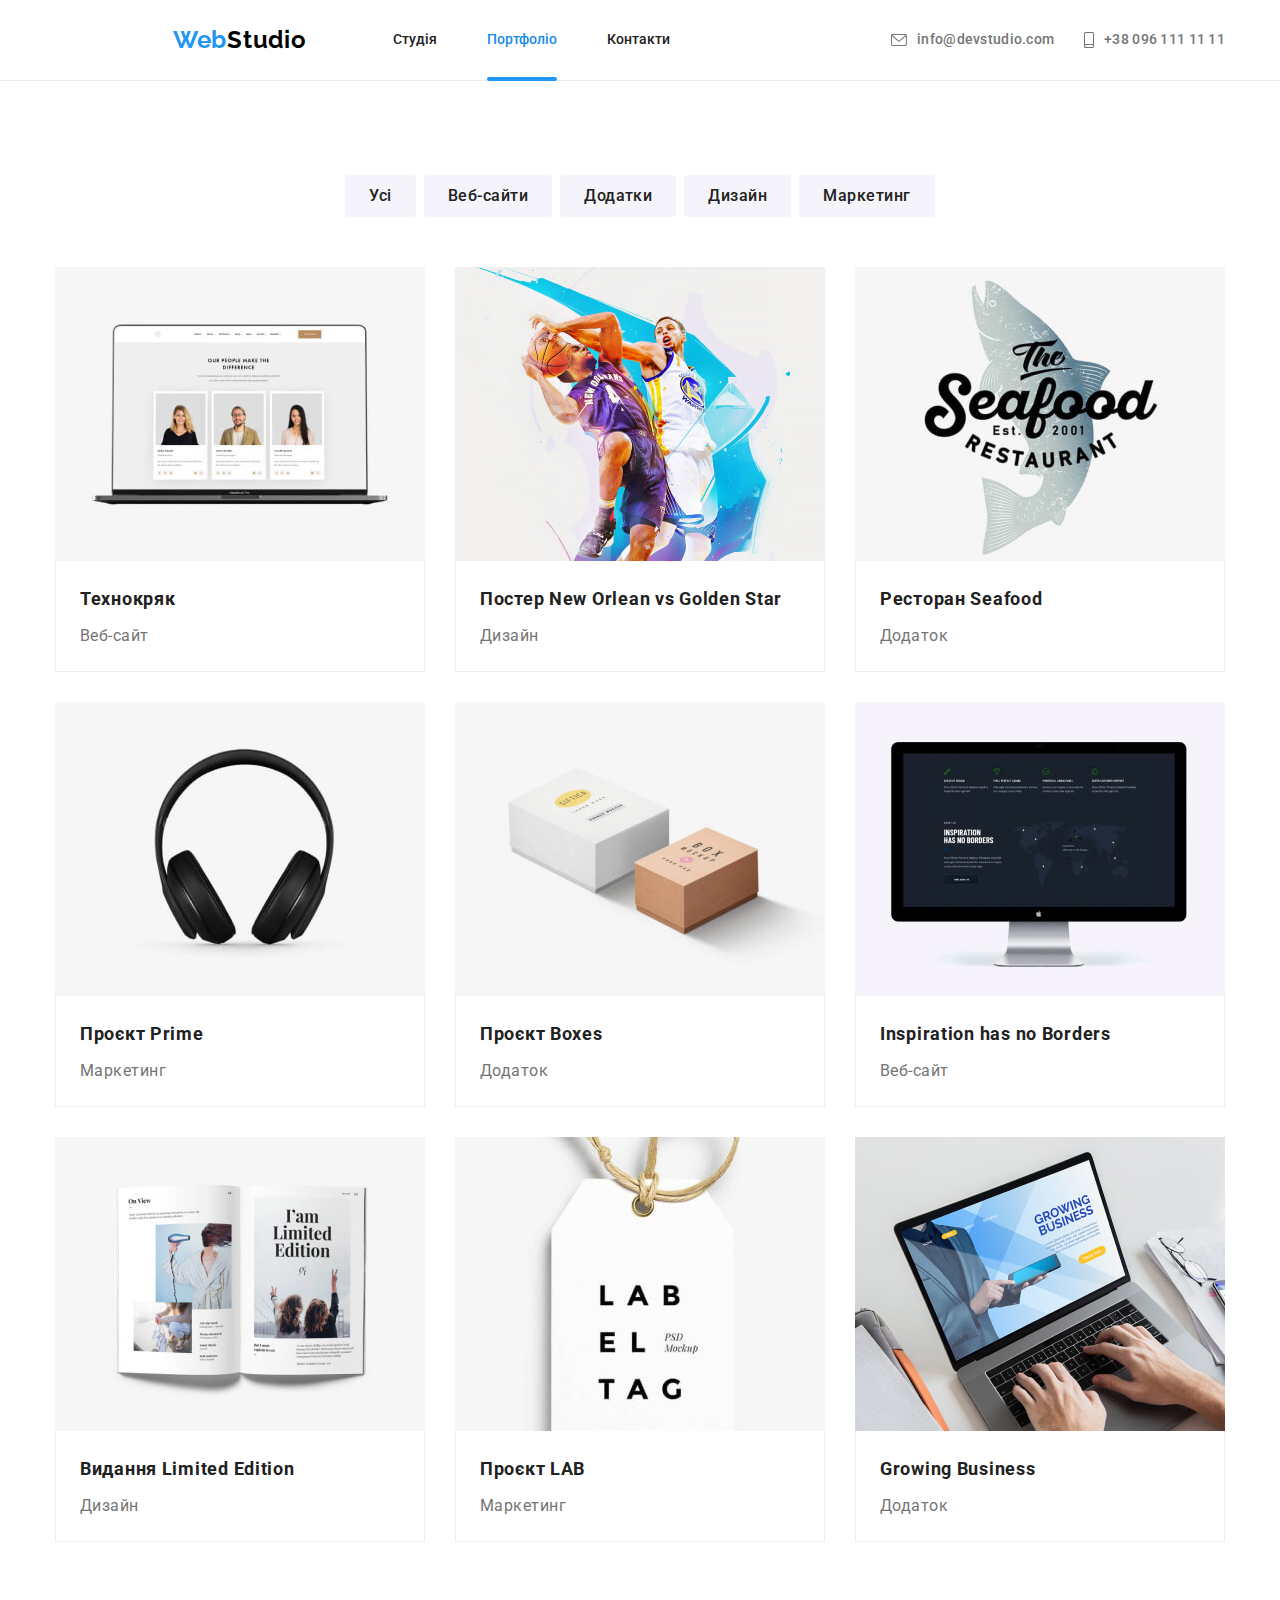
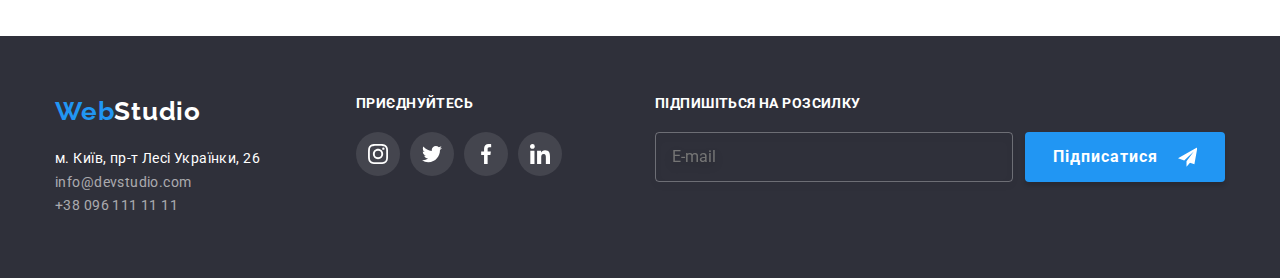
==== commit 89698f0a: "a" ====
--- a/portfolio.html
+++ b/portfolio.html
@@ -29,27 +29,25 @@
                         <a class="header_nav-link" href="#">Контакти</a>
                     </li>
                 </ul>   
-                <ul class="contacts">
-                    <li class="contacts_item">
-                        <a href="mailto:info@devstudio.com" class="contacts_email-svg contacts_link">
-                            <svg class="contacts_svg-mail" width="16" height="12">
-                                <use href="./img/sprite.svg#icon-mail"></use>
-                            </svg>
-                            info@devstudio.com
-                        </a>
-                    </li>
-                    <li class="contacts_item">
-                        <a href="tel:+380961111111" class="contacts_tel-svg contacts_link" >
-                            <svg class="contacts_svg-tel"  width="10" height="16">
-                                <use href="./img/sprite.svg#icon-smartphone"></use>
-                            </svg>
-                            +38 096 111 11 11
-                        </a>
-                    </li>
-                </ul>         
             </nav>
-            
-            
+            <ul class="contacts">
+                <li class="contacts_item">
+                    <a href="mailto:info@devstudio.com" class="contacts_email-svg contacts_link">
+                        <svg class="contacts_svg-mail" width="16" height="12">
+                            <use href="./img/sprite.svg#icon-mail"></use>
+                        </svg>
+                        info@devstudio.com
+                    </a>
+                </li>
+                <li class="contacts_item">
+                    <a href="tel:+380961111111" class="contacts_tel-svg contacts_link" >
+                        <svg class="contacts_svg-tel"  width="10" height="16">
+                            <use href="./img/sprite.svg#icon-smartphone"></use>
+                        </svg>
+                        +38 096 111 11 11
+                    </a>
+                </li>
+            </ul>         
             <div class="mobile js-menu-container is-open" id="mobile-menu">
                 <button class="mobile_button js-close-menu">
                     <svg width="40" height="40">
--- a/css/main.min.css
+++ b/css/main.min.css
@@ -1 +1 @@
-/*! modern-normalize v1.1.0 | MIT License | https://github.com/sindresorhus/modern-normalize */*,::before,::after{-webkit-box-sizing:border-box;box-sizing:border-box}html{line-height:1.15;-webkit-text-size-adjust:100%;-moz-tab-size:4;-o-tab-size:4;tab-size:4}body{margin:0;font-family:system-ui,-apple-system,"Segoe UI",Roboto,Helvetica,Arial,sans-serif,"Apple Color Emoji","Segoe UI Emoji"}hr{height:0;color:inherit}abbr[title]{-webkit-text-decoration:underline dotted;text-decoration:underline dotted}b,strong{font-weight:bolder}code,kbd,samp,pre{font-family:ui-monospace,SFMono-Regular,Consolas,"Liberation Mono",Menlo,monospace;font-size:1em}small{font-size:80%}sub,sup{font-size:75%;line-height:0;position:relative;vertical-align:baseline}sub{bottom:-0.25em}sup{top:-0.5em}table{text-indent:0;border-color:inherit}button,input,optgroup,select,textarea{font-family:inherit;font-size:100%;line-height:1.15;margin:0}button,select{text-transform:none}button,[type=button],[type=reset],[type=submit]{-webkit-appearance:button}::-moz-focus-inner{border-style:none;padding:0}:-moz-focusring{outline:1px dotted ButtonText}:-moz-ui-invalid{box-shadow:none}legend{padding:0}progress{vertical-align:baseline}::-webkit-inner-spin-button,::-webkit-outer-spin-button{height:auto}[type=search]{-webkit-appearance:textfield;outline-offset:-2px}::-webkit-search-decoration{-webkit-appearance:none}::-webkit-file-upload-button{-webkit-appearance:button;font:inherit}summary{display:list-item}body{font-family:"Roboto",sans-serif;color:#212121;background-color:#fff}*{-webkit-box-sizing:border-box;box-sizing:border-box}h1,h2,h3,h4,h5,h6,p{margin:0;padding:0}a{text-decoration:none}ul,ol{margin:0;padding:0;list-style:none}.container{width:100%;padding-left:15px;padding-right:15px;margin:0 auto}.section{padding-top:94px;padding-bottom:94px}.img{display:block;width:100%;height:auto}.picture{display:block;width:100%;height:auto}.header{border-bottom:1px solid #ececec}.visually-hidden{position:absolute;width:1px;height:1px;margin:-1px;border:0;padding:0;white-space:nowrap;-webkit-clip-path:inset(100%);clip-path:inset(100%);clip:rect(0 0 0 0);overflow:hidden}h2{font-weight:700;font-size:36px;line-height:1.16;letter-spacing:.03em;color:#212121;margin-bottom:50px}.btn{font-family:inherit;color:#fff;background:#2196f3;font-size:16px;border-color:rgba(0,0,0,0);font-weight:500;border-radius:4px;-webkit-box-shadow:0px 4px 4px rgba(0,0,0,.15);box-shadow:0px 4px 4px rgba(0,0,0,.15);padding:10px 32px;text-align:center;letter-spacing:.06em;cursor:pointer;-webkit-transition:background-color 250ms cubic-bezier(0.4, 0, 0.2, 1);transition:background-color 250ms cubic-bezier(0.4, 0, 0.2, 1)}.btn:hover,.btn:focus{background-color:#188ce8}.btn_modal{position:absolute;display:-webkit-box;display:-ms-flexbox;display:flex;-webkit-box-pack:center;-ms-flex-pack:center;justify-content:center;-webkit-box-align:center;-ms-flex-align:center;align-items:center;width:30px;height:30px;top:8px;padding:0;right:8px;border-radius:50%;cursor:pointer;background-color:#fff;border:1px solid rgba(0,0,0,.1)}.btn_modal:hover,.btn_modal:focus{border:1px solid rgba(0,0,0,.1);fill:currentColor}.btn-fly{padding:10px 52px;width:200px;height:50px}.hero_btn{font-family:inherit;color:#fff;background:#2196f3;font-size:16px;border-color:rgba(0,0,0,0);font-weight:500;border-radius:4px;line-height:1.87;-webkit-box-shadow:0px 4px 4px rgba(0,0,0,.15);box-shadow:0px 4px 4px rgba(0,0,0,.15);padding:10px 32px;text-align:center;letter-spacing:.06em;cursor:pointer;-webkit-transition:background-color 250ms cubic-bezier(0.4, 0, 0.2, 1);transition:background-color 250ms cubic-bezier(0.4, 0, 0.2, 1)}.hero_btn:hover,.hero_btn:focus{background-color:#188ce8}.btn-svg{display:-webkit-box;display:-ms-flexbox;display:flex;-webkit-box-align:center;-ms-flex-align:center;align-items:center;padding:10px 28px;-webkit-transition:background-color 250ms cubic-bezier(0.4, 0, 0.2, 1);transition:background-color 250ms cubic-bezier(0.4, 0, 0.2, 1)}.btn-svg:hover,.btn-svg:focus{background-color:#188ce8}.btn-svg .icon-telega{margin-left:10px}.button_btn-menu{font-family:inherit;font-size:16px;font-weight:500;line-height:1.62;padding:6px 22px;color:#212121;background-color:#f5f4fa;border-radius:4px;border-color:rgba(0,0,0,0);cursor:pointer;letter-spacing:.03em;-webkit-transition:background-color 250ms cubic-bezier(0.4, 0, 0.2, 1),color 250ms cubic-bezier(0.4, 0, 0.2, 1),-webkit-box-shadow 250ms cubic-bezier(0.4, 0, 0.2, 1);transition:background-color 250ms cubic-bezier(0.4, 0, 0.2, 1),color 250ms cubic-bezier(0.4, 0, 0.2, 1),-webkit-box-shadow 250ms cubic-bezier(0.4, 0, 0.2, 1);transition:background-color 250ms cubic-bezier(0.4, 0, 0.2, 1),color 250ms cubic-bezier(0.4, 0, 0.2, 1),box-shadow 250ms cubic-bezier(0.4, 0, 0.2, 1);transition:background-color 250ms cubic-bezier(0.4, 0, 0.2, 1),color 250ms cubic-bezier(0.4, 0, 0.2, 1),box-shadow 250ms cubic-bezier(0.4, 0, 0.2, 1),-webkit-box-shadow 250ms cubic-bezier(0.4, 0, 0.2, 1)}.button_btn-menu:hover{background-color:#2196f3;-webkit-box-shadow:0px 3px 1px rgba(0,0,0,.1),0px 1px 2px rgba(0,0,0,.08),0px 2px 2px rgba(0,0,0,.12);box-shadow:0px 3px 1px rgba(0,0,0,.1),0px 1px 2px rgba(0,0,0,.08),0px 2px 2px rgba(0,0,0,.12);color:#fff}.button_btn-menu:focus{background-color:#2196f3;color:#fff}.header-container{max-width:1600px;margin:0 auto;border-bottom:1px solid #ececec}@media screen and (max-width: 320px){.mobile{position:fixed;top:0;left:0;width:100%;height:100vh;padding:48px 40px;-webkit-transform:translateX(100%);transform:translateX(100%);background-color:#fff}}@media screen and (min-width: 320px){.header_wrap-nav{display:-webkit-box;display:-ms-flexbox;display:flex;-webkit-box-pack:justify;-ms-flex-pack:justify;justify-content:space-between;-webkit-box-align:center;-ms-flex-align:center;align-items:center;margin:0 auto;padding-left:15px;padding-right:15px}.header_logo{font-family:"Raleway",sans-serif;color:var(--logo-main-color);font-size:26px;font-weight:700;line-height:1.19;letter-spacing:.03em;text-decoration:none}.header_logo-color{color:#2196f3}.header_nav{display:none}.header_button{display:-webkit-inline-box;display:-ms-inline-flexbox;display:inline-flex;padding:0;border:none;background-color:rgba(0,0,0,0)}.contacts{display:none}.contacts_link{display:-webkit-box;display:-ms-flexbox;display:flex;text-decoration:none;font-weight:500;font-size:14px;line-height:1.33;color:#757575;-webkit-transition:color 250ms cubic-bezier(0.4, 0, 0.2, 1);transition:color 250ms cubic-bezier(0.4, 0, 0.2, 1);-webkit-box-align:center;-ms-flex-align:center;align-items:center}.contacts_svg-mail,.contacts_svg-tel{margin-right:10px}.mobile{position:fixed;top:0;left:0;width:100%;height:100vh;padding:48px 40px;-webkit-transform:translateX(100%);transform:translateX(100%);background-color:#fff}.mobile_button{position:absolute;top:10px;right:15px;display:-webkit-inline-box;display:-ms-inline-flexbox;display:inline-flex;padding:0;border:none;background-color:rgba(0,0,0,0)}.mobile.is-open{-webkit-transform:translateX(0%);transform:translateX(0%);-webkit-transition:250ms cubic-bezier(0.4, 0, 0.2, 1);transition:250ms cubic-bezier(0.4, 0, 0.2, 1)}.mobile_header{padding-left:0;margin:0 auto;list-style:none;margin-bottom:302px}.mobile_link{position:relative;display:block;padding:0;text-decoration:none;font-weight:500;font-size:40px;line-height:1.17;letter-spacing:.02em;color:#212121;-webkit-transition:250ms cubic-bezier(0.4, 0, 0.2, 1);transition:250ms cubic-bezier(0.4, 0, 0.2, 1)}.mobile_link:hover{color:#2196f3}.mobile_link.current{color:#188ce8}.mobile_item:not(:last-child){margin-bottom:32px}.mobile_contacts{padding-left:0;margin:0 auto;list-style:none;margin-bottom:64px}.mobile_contacts-item:not(:last-child){margin-bottom:32px}.mobile_contacts-tel{text-decoration:none;font-weight:500;font-size:34px;line-height:1.17;-webkit-transition:color 250ms cubic-bezier(0.4, 0, 0.2, 1);transition:color 250ms cubic-bezier(0.4, 0, 0.2, 1);color:#2196f3}.mobile_contacts-mail{text-decoration:none;font-weight:500;font-size:24px;line-height:1.16;color:#757575;-webkit-transition:color 250ms cubic-bezier(0.4, 0, 0.2, 1);transition:color 250ms cubic-bezier(0.4, 0, 0.2, 1)}.mobile_contacts-icon{display:none}.social{display:-webkit-box;display:-ms-flexbox;display:flex;padding-left:0;margin:0 auto;list-style:none}.social__item:not(:last-child){padding-right:10px;border-right:1px solid rgba(33,33,33,.2)}.social__item:not(:first-child){padding-left:10px}.social__link{font-weight:500;font-size:18px;line-height:1.22;letter-spacing:.02em;color:#2196f3}}@media screen and (min-width: 768px){.header_wrap-nav{display:-webkit-box;display:-ms-flexbox;display:flex;-webkit-box-pack:center;-ms-flex-pack:center;justify-content:center;-webkit-box-align:center;-ms-flex-align:center;align-items:center;width:768px}.mobile{display:none}.header_button{display:none}.header_logo{text-decoration:none;font-family:Raleway,sans-serif;font-weight:700;font-size:24px;line-height:1.16;letter-spacing:.03;color:#000}.header_logo-color{color:#2196f3}.header_nav-link.current{color:#188ce8}.current::after{display:block;position:absolute;content:"";width:100%;height:4px;background:#2196f3;border-radius:2px;bottom:-1px}.header_nav{display:-webkit-box;display:-ms-flexbox;display:flex;margin-left:87px;margin-top:0;margin-bottom:0;padding-left:0;list-style:none}.nav-item.current{color:#188ce8}.header_nav-item:not(:last-child){margin-right:50px}.header_nav-link{position:relative;display:block;padding:32px 0;text-decoration:none;font-weight:500;font-size:14px;line-height:1.33;color:#212121;-webkit-transition:color 250ms cubic-bezier(0.4, 0, 0.2, 1);transition:color 250ms cubic-bezier(0.4, 0, 0.2, 1)}.header_nav-link:hover{color:#2196f3}.mobile_link.current{color:#188ce8}.mobile_link.current::after{content:"";position:absolute;display:block;left:0;bottom:0;width:100%;height:4px;border-radius:2px;background-color:#2196f3}.contacts{display:block;margin:0;margin-left:auto;padding:0;list-style:none}.contacts_link{display:-webkit-box;display:-ms-flexbox;display:flex;-webkit-box-align:center;-ms-flex-align:center;align-items:center;text-decoration:none;font-weight:500;font-size:14px;line-height:1.33;color:#757575;-webkit-transition:color 250ms cubic-bezier(0.4, 0, 0.2, 1);transition:color 250ms cubic-bezier(0.4, 0, 0.2, 1)}.contacts_svg-tel{width:10px;height:14px}.contacts_svg-mail{width:14px;height:10px}.mobile_contacts-icon{margin-right:10px;fill:#757575}.contacts_link:hover svg use,.contacts_link:focus svg use{fill:#2196f3;-webkit-transition:250ms cubic-bezier(0.4, 0, 0.2, 1);transition:250ms cubic-bezier(0.4, 0, 0.2, 1)}.contacts_link:hover,.contacts_link:focus{color:#2196f3}}@media screen and (min-width: 768px)and (max-width: 1199px){.contacts_item{margin-bottom:10px}}@media screen and (min-width: 1200px){.container{width:1200px}.contacts{display:-webkit-box;display:-ms-flexbox;display:flex;margin-left:auto}.contacts_link{display:-webkit-box;display:-ms-flexbox;display:flex;-webkit-box-align:center;-ms-flex-align:center;align-items:center;padding-bottom:32px;margin-right:30px;padding-top:32px}.contacts_svg-mail{width:16px;height:12px;margin-right:10px;fill:currentColor}.contacts_svg-tel{margin-right:10px;width:10px;height:16px;fill:currentColor}.contacts_email-svg,.contacts_tel-svg{font-size:14px;line-height:1.14;letter-spacing:.02em;color:#757575;padding-top:32px;-webkit-transition:color 250ms cubic-bezier(0.4, 0, 0.2, 1);transition:color 250ms cubic-bezier(0.4, 0, 0.2, 1);font-weight:500}.contacts_tel-svg:hover,.contacts_email-svg:hover,.contacts_tel-svg:focus,.contacts_email-svg:focus{color:#2196f3}.header_wrap-nav{display:-webkit-box;display:-ms-flexbox;display:flex;-webkit-box-align:center;-ms-flex-align:center;align-items:center;width:auto}.header_nav-link.current{color:#188ce8}.current::after{position:absolute;display:block;content:"";width:100%;height:4px;background:#2196f3;border-radius:2px;bottom:-1px}}.hero{background-image:-webkit-gradient(linear, left top, right top, from(rgba(47, 48, 58, 0.4)), to(rgba(47, 48, 58, 0.4))),url(../img/bg-mobile.jpg);background-image:linear-gradient(to right, rgba(47, 48, 58, 0.4), rgba(47, 48, 58, 0.4)),url(../img/bg-mobile.jpg);margin:0 auto;margin-left:auto;margin-right:auto;background-size:cover;background-repeat:no-repeat;background-position:center}@media(min-device-pixel-ratio: 2),(-webkit-min-device-pixel-ratio: 2),(min-resolution: 192dpi),(min-resolution: 2dppx){.hero{background-image:-webkit-gradient(linear, left top, right top, from(rgba(47, 48, 58, 0.4)), to(rgba(47, 48, 58, 0.4))),url(../img/bg-mobile2x.jpg);background-image:linear-gradient(to right, rgba(47, 48, 58, 0.4), rgba(47, 48, 58, 0.4)),url(../img/bg-mobile2x.jpg)}}@media screen and (min-width: 768px){.hero{background-image:-webkit-gradient(linear, left top, right top, from(rgba(47, 48, 58, 0.4)), to(rgba(47, 48, 58, 0.4))),url(../img/bg-table.jpg);background-image:linear-gradient(to right, rgba(47, 48, 58, 0.4), rgba(47, 48, 58, 0.4)),url(../img/bg-table.jpg)}}@media screen and (min-width: 768px)and (min-device-pixel-ratio: 2),screen and (min-width: 768px)and (-webkit-min-device-pixel-ratio: 2),screen and (min-width: 768px)and (min-resolution: 192dpi),screen and (min-width: 768px)and (min-resolution: 2dppx){.hero{background-image:-webkit-gradient(linear, left top, right top, from(rgba(47, 48, 58, 0.4)), to(rgba(47, 48, 58, 0.4))),url(../img/bg-table2x.jpg);background-image:linear-gradient(to right, rgba(47, 48, 58, 0.4), rgba(47, 48, 58, 0.4)),url(../img/bg-table2x.jpg)}}@media screen and (min-width: 1200px){.hero{background-image:-webkit-gradient(linear, left top, right top, from(rgba(47, 48, 58, 0.4)), to(rgba(47, 48, 58, 0.4))),url(../img/bg-img.jpg);background-image:linear-gradient(to right, rgba(47, 48, 58, 0.4), rgba(47, 48, 58, 0.4)),url(../img/bg-img.jpg)}}@media screen and (min-width: 1200px)and (min-device-pixel-ratio: 2),screen and (min-width: 1200px)and (-webkit-min-device-pixel-ratio: 2),screen and (min-width: 1200px)and (min-resolution: 192dpi),screen and (min-width: 1200px)and (min-resolution: 2dppx){.hero{background-image:-webkit-gradient(linear, left top, right top, from(rgba(47, 48, 58, 0.4)), to(rgba(47, 48, 58, 0.4))),url(../img/bg-img2x.jpg);background-image:linear-gradient(to right, rgba(47, 48, 58, 0.4), rgba(47, 48, 58, 0.4)),url(../img/bg-img2x.jpg)}}@media screen and (min-width: 320px){.hero{text-align:center;padding-top:118px;padding-bottom:118px;max-width:1600px;margin:0 auto;margin-left:auto;margin-right:auto}.hero_title{margin:0 auto;margin-bottom:30px;width:450px;font-weight:900;font-size:26px;line-height:1.61;letter-spacing:.06em;text-transform:uppercase;text-align:center;color:#fff}.hero_btn{font-weight:700}.backdrop{position:fixed;top:0;left:0;background:rgba(0,0,0,.2);width:100%;height:100%;-webkit-transition:opacity 250ms cubic-bezier(0.4, 0, 0.2, 1),visibility 250ms cubic-bezier(0.4, 0, 0.2, 1);transition:opacity 250ms cubic-bezier(0.4, 0, 0.2, 1),visibility 250ms cubic-bezier(0.4, 0, 0.2, 1)}.backdrop.is-hidden{opacity:0;pointer-events:none;visibility:hidden}.modal{position:relative;background:#fff;-webkit-box-shadow:0px 1px 3px rgba(0,0,0,.12),0px 1px 1px rgba(0,0,0,.14),0px 2px 1px rgba(0,0,0,.2);box-shadow:0px 1px 3px rgba(0,0,0,.12),0px 1px 1px rgba(0,0,0,.14),0px 2px 1px rgba(0,0,0,.2);border-radius:4px;width:450px;height:609px;top:50%;left:50%;padding:40px;-webkit-transform:translate(-50%, -50%);transform:translate(-50%, -50%);-webkit-transition:-webkit-transform 250ms cubic-bezier(0.4, 0, 0.2, 1);transition:-webkit-transform 250ms cubic-bezier(0.4, 0, 0.2, 1);transition:transform 250ms cubic-bezier(0.4, 0, 0.2, 1);transition:transform 250ms cubic-bezier(0.4, 0, 0.2, 1), -webkit-transform 250ms cubic-bezier(0.4, 0, 0.2, 1)}.modal_svg{color:#2196f3;width:18px;height:18px}.form-hero{width:370px;margin-left:auto;margin-right:auto}.form_hero-title{width:370px;margin-bottom:30px;font-weight:700;line-height:1.15;letter-spacing:.03em;font-size:20px;width:448px}.form_field{position:relative;display:-webkit-box;display:-ms-flexbox;display:flex;-webkit-box-orient:vertical;-webkit-box-direction:normal;-ms-flex-direction:column;flex-direction:column;margin-bottom:10px}.form_field:focus-within>input{border:1px solid #2196f3;border-radius:4px}.form_field:focus-within>.form_field-svg{fill:currentColor}.form_field textarea{resize:none;border:1px solid rgba(33,33,33,.2);border-radius:4px;padding:12px 16px;outline:none;-webkit-transition:border 250ms cubic-bezier(0.4, 0, 0.2, 1),border-radius 250ms cubic-bezier(0.4, 0, 0.2, 1);transition:border 250ms cubic-bezier(0.4, 0, 0.2, 1),border-radius 250ms cubic-bezier(0.4, 0, 0.2, 1)}.form_field textarea:focus{border:1px solid #2196f3;border-radius:4px}.form_field textarea::-webkit-input-placeholder{font-weight:400;line-height:14px;letter-spacing:.01em;color:rgba(117,117,117,.5);font-size:12px}.form_field textarea::-moz-placeholder{font-weight:400;line-height:14px;letter-spacing:.01em;color:rgba(117,117,117,.5);font-size:12px}.form_field textarea:-ms-input-placeholder{font-weight:400;line-height:14px;letter-spacing:.01em;color:rgba(117,117,117,.5);font-size:12px}.form_field textarea::-ms-input-placeholder{font-weight:400;line-height:14px;letter-spacing:.01em;color:rgba(117,117,117,.5);font-size:12px}.form_field textarea::placeholder{font-weight:400;line-height:14px;letter-spacing:.01em;color:rgba(117,117,117,.5);font-size:12px}.form_field-input{width:100%;margin:0;padding-left:42px}.form_field-svg{position:absolute;top:50%;left:12px;color:#2196f3;display:inline-block}.form_field label{text-align:left;font-weight:400;line-height:1.16;letter-spacing:.01em;font-size:12px;color:#757575;margin-bottom:4px}.form_field input{border:1px solid rgba(33,33,33,.2);border-radius:4px;height:40px;margin:0;outline:none;-webkit-transition:border 250ms cubic-bezier(0.4, 0, 0.2, 1),border-radius 250ms cubic-bezier(0.4, 0, 0.2, 1);transition:border 250ms cubic-bezier(0.4, 0, 0.2, 1),border-radius 250ms cubic-bezier(0.4, 0, 0.2, 1)}.form_checkbox{margin-bottom:30px}.form_checkbox-label{position:relative;display:-webkit-box;display:-ms-flexbox;display:flex;-webkit-box-align:center;-ms-flex-align:center;align-items:center;-webkit-box-pack:center;-ms-flex-pack:center;justify-content:center;font-weight:400;line-height:1.71;letter-spacing:.03em;color:#757575;font-size:12px}.form_checkbox-input{position:absolute;width:1px;height:1px;margin:-1px;border:0;padding:0;clip:rect(0 0 0 0);overflow:hidden}.form_checkbox-input:checked+.form_checkbox-icon{border-color:rgba(0,0,0,0);background-image:url(/img/icon-check.svg);background-size:contain;background-origin:border-box;fill:var(--container-bg-color);background-color:#2196f3;border-color:#2196f3}.form_checkbox-icon{display:inline-block;width:16px;height:15px;border:2px solid #212121;border-radius:4px;margin-right:7px;-webkit-transition:fill 250ms cubic-bezier(0.4, 0, 0.2, 1),border-color 250ms cubic-bezier(0.4, 0, 0.2, 1),background-coloк 250ms cubic-bezier(0.4, 0, 0.2, 1);transition:fill 250ms cubic-bezier(0.4, 0, 0.2, 1),border-color 250ms cubic-bezier(0.4, 0, 0.2, 1),background-coloк 250ms cubic-bezier(0.4, 0, 0.2, 1)}.form_checkbox-policy{font-size:14px;line-height:24px;letter-spacing:.03em;color:#2196f3;margin-left:5px;text-underline-offset:.3em;text-decoration:underline}.form_text{height:120px;margin-bottom:20px}}@media screen and (min-width: 768px){.hero{text-align:center;padding-top:118px;padding-bottom:118px;max-width:1600px;margin:0 auto;margin-left:auto;margin-right:auto}}@media screen and (min-width: 1200px){.hero{text-align:center;padding-top:200px;padding-bottom:200px;max-width:1600px;margin:0 auto;margin-left:auto;margin-right:auto}.hero_title{text-transform:uppercase;font-size:44px;line-height:1.36;color:#fff;letter-spacing:.06em;margin-top:0;width:696px;margin-top:200px;margin:0 auto 30px auto;font-weight:900}.backdrop{position:fixed;top:0;left:0;background:rgba(0,0,0,.2);width:100%;height:100%;-webkit-transition:opacity 250ms cubic-bezier(0.4, 0, 0.2, 1),visibility 250ms cubic-bezier(0.4, 0, 0.2, 1);transition:opacity 250ms cubic-bezier(0.4, 0, 0.2, 1),visibility 250ms cubic-bezier(0.4, 0, 0.2, 1)}.backdrop.is-hidden{opacity:0;pointer-events:none;visibility:hidden}.modal{position:relative;background:#fff;-webkit-box-shadow:0px 1px 3px rgba(0,0,0,.12),0px 1px 1px rgba(0,0,0,.14),0px 2px 1px rgba(0,0,0,.2);box-shadow:0px 1px 3px rgba(0,0,0,.12),0px 1px 1px rgba(0,0,0,.14),0px 2px 1px rgba(0,0,0,.2);border-radius:4px;width:450px;height:609px;top:50%;left:50%;padding:40px;-webkit-transform:translate(-50%, -50%);transform:translate(-50%, -50%);-webkit-transition:-webkit-transform 250ms cubic-bezier(0.4, 0, 0.2, 1);transition:-webkit-transform 250ms cubic-bezier(0.4, 0, 0.2, 1);transition:transform 250ms cubic-bezier(0.4, 0, 0.2, 1);transition:transform 250ms cubic-bezier(0.4, 0, 0.2, 1), -webkit-transform 250ms cubic-bezier(0.4, 0, 0.2, 1)}.modal_svg{color:#2196f3;width:18px;height:18px}}@media screen and (min-width: 320px){.section_bussines{padding:60px 0}.bussines_container{margin:0 auto;padding-left:15px;padding-right:15px;width:480px}.bussines{display:-webkit-box;display:-ms-flexbox;display:flex;-ms-flex-wrap:wrap;flex-wrap:wrap;-webkit-box-orient:horizontal;-webkit-box-direction:normal;-ms-flex-direction:row;flex-direction:row;padding-left:0}.bussines_list:not(:last-child){margin-bottom:30px}.bussines_list-link{display:-webkit-box;display:-ms-flexbox;display:flex;-webkit-box-pack:center;-ms-flex-pack:center;justify-content:center;-webkit-box-align:center;-ms-flex-align:center;align-items:center;height:120px;background-color:#f5f4fa;margin-bottom:30px}.bussines_important{text-align:center;font-weight:700;font-size:14px;text-transform:uppercase;letter-spacing:.03em;line-height:1.14;margin-bottom:10px}.bussines_text{font-size:14px;color:#757575;letter-spacing:.03em;line-height:1.71}.antena-svg{width:70px;height:70px}.clock-svg{width:70px;height:70px}.comp-svg{width:70px;height:70px}.stronaut-svg{width:70px;height:70px}}@media screen and (min-width: 768px){.section_bussines{padding:60px 0}.bussines_container{width:768px;margin:0 auto;padding-left:15px;padding-right:15px}.bussines{display:-webkit-box;display:-ms-flexbox;display:flex;-ms-flex-wrap:wrap;flex-wrap:wrap;-webkit-box-orient:horizontal;-webkit-box-direction:normal;-ms-flex-direction:row;flex-direction:row;-webkit-box-pack:center;-ms-flex-pack:center;justify-content:center;padding-left:0;list-style:none}.bussines_list{width:calc((100% - 60px)/2);margin:15px}.bussines_list:not(:last-child){margin-bottom:15px}.bussines_list-link{display:-webkit-box;display:-ms-flexbox;display:flex;-webkit-box-pack:center;-ms-flex-pack:center;justify-content:center;-webkit-box-align:center;-ms-flex-align:center;align-items:center;width:100%;height:120px;background-color:#f5f4fa;margin-bottom:30px}.bussines_important{display:inline-block;font-weight:700;font-size:14px;text-transform:uppercase;letter-spacing:.03em;line-height:1.14;margin-bottom:10px}.bussines_text{width:354px;font-size:14px;color:#757575;letter-spacing:.03em;line-height:1.71}.antena-svg{width:70px;height:70px}.clock-svg{width:70px;height:70px}.comp-svg{width:70px;height:70px}.stronaut-svg{width:70px;height:70px}}@media screen and (min-width: 1200px){.section_bussines{padding-top:94px;padding-bottom:94px}.bussines{display:-webkit-box;display:-ms-flexbox;display:flex;-webkit-box-orient:horizontal;-webkit-box-direction:normal;-ms-flex-direction:row;flex-direction:row;-ms-flex-wrap:nowrap;flex-wrap:nowrap}.bussines_list-link{width:270px}.bussines_text{width:270px;height:72px;font-weight:400;line-height:1.71;letter-spacing:.03em;color:#757575;font-size:14px}}@media screen and (min-width: 320px){.section_nazv{display:none}}@media screen and (min-width: 768px){.section_nazv{display:none}}@media screen and (min-width: 1200px){.section_nazv{display:block;padding-top:0}.section_nazv-title{font-weight:700;font-size:36px;line-height:1.16;letter-spacing:.03em;color:#212121;text-align:center;margin-bottom:50px}.section_nazv-img{position:relative;display:-webkit-box;display:-ms-flexbox;display:flex;gap:30px}.section_nazv-img-link{display:block;max-width:100%}.section_nazv-thumb{position:relative;overflow:hidden}.section_nazv-text{position:absolute;display:-webkit-box;display:-ms-flexbox;display:flex;-webkit-box-pack:center;-ms-flex-pack:center;justify-content:center;-webkit-box-align:center;-ms-flex-align:center;align-items:center;color:#fff;width:100%;height:70px;font-weight:700;font-size:14px;letter-spacing:.03em;line-height:1.14;text-transform:uppercase;bottom:0;background-color:rgba(47,48,58,.8)}}.button-flex{display:-webkit-box;display:-ms-flexbox;display:flex;-webkit-box-pack:center;-ms-flex-pack:center;justify-content:center;margin-bottom:50px}.button_flex-menu:not(:last-child){margin-right:8px}.button_cards-img{display:-webkit-box;display:-ms-flexbox;display:flex;-ms-flex-wrap:wrap;flex-wrap:wrap;gap:30px}.button_cards-link{-webkit-transition:-webkit-box-shadow 250ms cubic-bezier(0.4, 0, 0.2, 1);transition:-webkit-box-shadow 250ms cubic-bezier(0.4, 0, 0.2, 1);transition:box-shadow 250ms cubic-bezier(0.4, 0, 0.2, 1);transition:box-shadow 250ms cubic-bezier(0.4, 0, 0.2, 1), -webkit-box-shadow 250ms cubic-bezier(0.4, 0, 0.2, 1);display:block}.button_cards-link:hover,.button_cards-link:focus{-webkit-box-shadow:0px 1px 1px rgba(0,0,0,.12),0px 4px 4px rgba(0,0,0,.06),1px 4px 6px rgba(0,0,0,.16);box-shadow:0px 1px 1px rgba(0,0,0,.12),0px 4px 4px rgba(0,0,0,.06),1px 4px 6px rgba(0,0,0,.16)}.button_img-hover{position:relative;overflow:hidden}.button_img-block{display:block}.button_img-text{position:absolute;display:-webkit-box;display:-ms-flexbox;display:flex;-webkit-box-pack:center;-ms-flex-pack:center;justify-content:center;-webkit-box-align:center;-ms-flex-align:center;align-items:center;padding:63px 24px;width:100%;top:1px;-webkit-transform:translateY(100%);transform:translateY(100%);height:100%;font-size:18px;line-height:1.55;color:#fff;background-color:rgba(33,150,243,.9);-webkit-transition:-webkit-transform 250ms cubic-bezier(0.4, 0, 0.2, 1);transition:-webkit-transform 250ms cubic-bezier(0.4, 0, 0.2, 1);transition:transform 250ms cubic-bezier(0.4, 0, 0.2, 1);transition:transform 250ms cubic-bezier(0.4, 0, 0.2, 1), -webkit-transform 250ms cubic-bezier(0.4, 0, 0.2, 1)}.button_border{border:1px solid #eee;padding:20px 24px;border-top:none}.button_project{font-weight:700;font-size:18px;line-height:2;letter-spacing:.04em;color:#212121;margin-bottom:4px;margin-top:0}.button_stylep{font-size:16px;line-height:1.87;letter-spacing:.03em;color:#757575;margin-top:0}.button_link:hover .button_img-text,.button_link:focus .button_img-text{-webkit-transition:-webkit-transform 1000ms cubic-bezier(0.4, 0, 0.2, 1);transition:-webkit-transform 1000ms cubic-bezier(0.4, 0, 0.2, 1);transition:transform 1000ms cubic-bezier(0.4, 0, 0.2, 1);transition:transform 1000ms cubic-bezier(0.4, 0, 0.2, 1), -webkit-transform 1000ms cubic-bezier(0.4, 0, 0.2, 1);-webkit-transform:translateY(0);transform:translateY(0);opacity:1}@media screen and (min-width: 320px){.partner{background-color:#f5f4fa;text-align:center;padding:60px 0}.partner_container{width:480px;margin:0 auto;padding-left:15px;padding-right:15px}.partner_color{margin:0 auto;padding-left:0}.partner_bg-licolor{-webkit-box-shadow:0px 1px 3px rgba(0,0,0,.12),0px 1px 1px rgba(0,0,0,.14),0px 2px 1px rgba(0,0,0,.2);box-shadow:0px 1px 3px rgba(0,0,0,.12),0px 1px 1px rgba(0,0,0,.14),0px 2px 1px rgba(0,0,0,.2);border-radius:0px 0px 4px 4px;background:#fff;margin-bottom:30px;width:450px}.partner_bg-licolor img{display:block;width:100%;height:auto}.partner_fio{padding:30px 30px}.partner_lastname{font-size:16px;line-height:1.18;letter-spacing:.03em;margin-bottom:10px}.partner_work{font-size:16px;color:#757575;line-height:1.18;margin-bottom:16px}.partner_soc-link{display:-webkit-box;display:-ms-flexbox;display:flex;-webkit-box-pack:center;-ms-flex-pack:center;justify-content:center;-webkit-box-align:center;-ms-flex-align:center;align-items:center}.partner_link-a{width:44px;height:44px;display:-webkit-box;display:-ms-flexbox;display:flex;border-radius:50%;-webkit-box-align:center;-ms-flex-align:center;align-items:center;-webkit-box-pack:center;-ms-flex-pack:center;justify-content:center;color:#afb1b8;-webkit-transition:background-color 250ms cubic-bezier(0.4, 0, 0.2, 1),color 250ms cubic-bezier(0.4, 0, 0.2, 1);transition:background-color 250ms cubic-bezier(0.4, 0, 0.2, 1),color 250ms cubic-bezier(0.4, 0, 0.2, 1)}.partner_link-a:hover{background-color:#2196f3;color:#fff}.partner_link-a:focus{background-color:#2196f3}.partner_link-a:focus svg{color:#fff}.partner_link-svg{fill:currentColor}.nazv{font-size:28px;margin-left:0;text-align:center}}@media screen and (min-width: 768px){.partner{background-color:#f5f4fa;text-align:center}.partner_container{width:768px}.partner_color{display:-webkit-box;display:-ms-flexbox;display:flex;-ms-flex-wrap:wrap;flex-wrap:wrap;-webkit-box-orient:horizontal;-webkit-box-direction:normal;-ms-flex-direction:row;flex-direction:row;-webkit-box-pack:center;-ms-flex-pack:center;justify-content:center;gap:30px}.partner_bg-licolor{-webkit-box-shadow:0px 1px 3px rgba(0,0,0,.12),0px 1px 1px rgba(0,0,0,.14),0px 2px 1px rgba(0,0,0,.2);box-shadow:0px 1px 3px rgba(0,0,0,.12),0px 1px 1px rgba(0,0,0,.14),0px 2px 1px rgba(0,0,0,.2);border-radius:0px 0px 4px 4px;background:#fff;margin-bottom:30px;width:calc((100% - 30px)/2);width:354px;margin-bottom:0px}.partner_bg-licolor img{display:block;width:100%;height:auto}.partner_fio{padding:30px 30px}.partner_lastname{font-size:16px;line-height:1.18;letter-spacing:.03em;margin-bottom:10px}.partner_work{font-size:16px;color:#757575;line-height:1.18;margin-bottom:16px}.partner_soc-link{display:-webkit-box;display:-ms-flexbox;display:flex;-webkit-box-orient:horizontal;-webkit-box-direction:normal;-ms-flex-direction:row;flex-direction:row;-ms-flex-wrap:wrap;flex-wrap:wrap;margin:-15px}.partner_link-list{gap:15px}.partner_link-a{width:44px;height:44px;display:-webkit-box;display:-ms-flexbox;display:flex;border-radius:50%;-webkit-box-align:center;-ms-flex-align:center;align-items:center;-webkit-box-pack:center;-ms-flex-pack:center;justify-content:center;color:#afb1b8;-webkit-transition:background-color 250ms cubic-bezier(0.4, 0, 0.2, 1),color 250ms cubic-bezier(0.4, 0, 0.2, 1);transition:background-color 250ms cubic-bezier(0.4, 0, 0.2, 1),color 250ms cubic-bezier(0.4, 0, 0.2, 1)}.partner_link-a:hover{background-color:#2196f3;color:#fff}.partner_link-a:focus{background-color:#2196f3}.partner_link-a:focus svg{color:#fff}.partner_link-svg{fill:currentColor}.nazv{font-size:28px;text-align:center;margin-left:0}}@media screen and (min-width: 1200px){.partner{background-color:#f5f4fa;text-align:center}.partner_container{width:1200px}.partner_color{display:-webkit-box;display:-ms-flexbox;display:flex;-ms-flex-wrap:wrap;flex-wrap:wrap;-webkit-box-pack:center;-ms-flex-pack:center;justify-content:center;gap:30px}.partner_bg-licolor{width:calc((100% - 90px)/4);width:270px;margin-bottom:0px}.partner_bg-licolor img{display:block;width:100%;height:auto}.partner_work{font-size:16px;color:#757575;line-height:1.18;margin-bottom:16px}.partner_lastname{font-size:16px;line-height:1.18;letter-spacing:.03em;margin-bottom:10px}.nazv-two{font-weight:700;font-size:36px;line-height:1.16;letter-spacing:.03em;color:#212121;text-align:center;margin-bottom:50px;margin-top:0;margin-left:0}}@media screen and (min-width: 320px){.client{padding:60px 0}.client_container{width:480px;margin:0 auto;padding-left:15px;padding-right:15px}.client_title{margin:0 auto;font-weight:700;font-size:28px;line-height:1.17;text-align:center;letter-spacing:.03em;margin-bottom:30px}.client_company{display:-webkit-box;display:-ms-flexbox;display:flex;margin:-15px;padding-left:0;list-style:none;-ms-flex-wrap:wrap;flex-wrap:wrap}.client_company-list{display:-webkit-box;display:-ms-flexbox;display:flex;-webkit-box-pack:center;-ms-flex-pack:center;justify-content:center;-webkit-box-align:center;-ms-flex-align:center;align-items:center;height:92px;width:calc((100% - 60px)/2);margin:15px;border:1px solid #afb1b8;border-radius:4px;-webkit-transition:border 250ms cubic-bezier(0.4, 0, 0.2, 1),border-color 250ms cubic-bezier(0.4, 0, 0.2, 1);transition:border 250ms cubic-bezier(0.4, 0, 0.2, 1),border-color 250ms cubic-bezier(0.4, 0, 0.2, 1)}.client_company-list svg{fill:#afb1b8}.client_company-list:hover,.client_company-list:focus{color:#2196f3;border-color:#2196f3}.client_fio{padding-top:30px;padding-bottom:30px;text-align:center;background-color:#fff;border-radius:0px 0px 4px 4px}}@media screen and (min-width: 768px){.client{padding:60px 0}.client_container{width:768px}.client_company-list{width:calc((100% - 90px)/3);margin:15px}}@media screen and (min-width: 1200px){.client{padding:94px 0}.client_container{width:1200px}.client_title{margin:0 auto;margin-bottom:50px;font-weight:700;font-size:36px;line-height:1.16;text-align:center;letter-spacing:.03em}.client_company{display:-webkit-box;display:-ms-flexbox;display:flex;-webkit-box-pack:justify;-ms-flex-pack:justify;justify-content:space-between;-webkit-box-align:center;-ms-flex-align:center;align-items:center}.client_company-list{width:170px;height:92px}.client_company-link{display:-webkit-box;display:-ms-flexbox;display:flex;-webkit-box-pack:center;-ms-flex-pack:center;justify-content:center;-webkit-box-align:center;-ms-flex-align:center;align-items:center;width:100%;height:100%;border-radius:4px;color:#afb1b8;-webkit-transition:color 250ms cubic-bezier(0.4, 0, 0.2, 1),border-color 250ms cubic-bezier(0.4, 0, 0.2, 1);transition:color 250ms cubic-bezier(0.4, 0, 0.2, 1),border-color 250ms cubic-bezier(0.4, 0, 0.2, 1)}.client_company-link svg{fill:currentColor}.client_company-link:hover,.client_company-link:focus{color:#2196f3;border-color:#2196f3}}@media screen and (min-width: 320px){.footer{padding-top:60px;padding-bottom:60px;background:#2f303a}.footer_container{width:480px;padding-left:15px;padding-right:15px;margin:0 auto}.footer_col{text-align:center;max-width:480px;margin-bottom:60px}.footer_col-title{display:block;font-weight:700;line-height:1.14;letter-spacing:.03em;text-transform:uppercase;color:#fff;margin:0 auto;margin-top:60px;margin-bottom:20px;text-align:center;font-size:14px}.footer_soc{margin-bottom:60px}.footer_logo{display:block;font-size:26px;font-weight:700;line-height:1.19;letter-spacing:.03em;color:#fff}.footer_logo-color{color:#2196f3}.footer_soc-link{margin-top:60px;fill:#fff}.footer_soc-link-title{margin:0 auto;font-weight:700;font-size:14px;line-height:1.14;letter-spacing:.03em;text-transform:uppercase;color:#fff;text-align:center}.footer_soc-link-list{display:-webkit-box;display:-ms-flexbox;display:flex;-webkit-box-pack:center;-ms-flex-pack:center;justify-content:center;margin-top:20px;padding-left:0;list-style:none}.footer_soc-link-li:not(:last-child){margin-right:10px}.footer_soc-link-img{width:44px;height:44px;display:-webkit-box;display:-ms-flexbox;display:flex;-webkit-box-align:center;-ms-flex-align:center;align-items:center;-webkit-box-pack:center;-ms-flex-pack:center;justify-content:center;background:rgba(255,255,255,.1);border-radius:50%;-webkit-transition:background-color 250ms cubic-bezier(0.4, 0, 0.2, 1);transition:background-color 250ms cubic-bezier(0.4, 0, 0.2, 1)}.footer_soc-link-img:hover,.footer_soc-link-img:focus{background-color:#2196f3}.footer .footer_link-svg{fill:#fff}.footer_form input{width:450px;padding:15px 16px;border:1px solid rgba(255,255,255,.3);-webkit-filter:drop-shadow(0px 4px 4px rgba(0, 0, 0, 0.15));filter:drop-shadow(0px 4px 4px rgba(0, 0, 0, 0.15));border-radius:4px;outline:none;background:none;height:50px}.footer_form button{display:-webkit-box;display:-ms-flexbox;display:flex;-webkit-box-pack:center;-ms-flex-pack:center;justify-content:center;margin:0 auto;margin-top:20px;width:200px;height:50px;background:#2196f3;-webkit-box-shadow:0px 4px 4px rgba(0,0,0,.15);box-shadow:0px 4px 4px rgba(0,0,0,.15);border-radius:4px;border:#ffdead;font-weight:700;font-size:16px;line-height:1.87;letter-spacing:.06em;color:#fff;-webkit-box-align:center;-ms-flex-align:center;align-items:center}.address{margin-top:20px;font-style:normal}.address_list{margin:0;padding-left:0;list-style:none}.address_item:not(:last-child){margin-bottom:9px}.address_link{text-decoration:none;line-height:1.71;color:rgba(255,255,255,.6);font-size:14px}}@media screen and (min-width: 768px){.footer{padding:60px 0}.footer_box{display:-webkit-box;display:-ms-flexbox;display:flex;margin-bottom:60px;-webkit-box-pack:center;-ms-flex-pack:center;justify-content:center}.footer_soc{margin:0;margin-left:165px}.footer_container{width:768px}.footer_form{text-align:center}.footer_col-title{font-weight:700;line-height:1.14;letter-spacing:.03em;text-transform:uppercase;color:#fff;margin:0 auto;margin-bottom:20px;text-align:center;font-size:14px}}@media screen and (min-width: 1200px){.footer_logo{display:block;font-weight:700;line-height:1.19;letter-spacing:.03em;color:#fff;margin-bottom:20px;font-size:26px}.footer_container{display:-webkit-box;display:-ms-flexbox;display:flex;width:1200px}.footer_col:not(:last-child){margin-right:70px}.footer_col{text-align:left;max-width:100%}.footer_col_logo{font-size:26px;line-height:1.19}.address{display:-webkit-box;display:-ms-flexbox;display:flex}.address_list{width:231px}.address_link{font-size:14px;color:#fff;font-style:normal;letter-spacing:.03em;line-height:1.71;-webkit-transition:color 250ms cubic-bezier(0.4, 0, 0.2, 1);transition:color 250ms cubic-bezier(0.4, 0, 0.2, 1)}.address_link:hover,.address_link:focus{color:#2196f3}.footer_soc-link{margin:0}.footer_soc-link-title{text-align:left}.footer_col-title{margin-top:0;text-align:left;margin-bottom:20px}.footer_form{display:-webkit-box;display:-ms-flexbox;display:flex}.footer_form input{margin-right:12px;height:50px;width:358px;color:#fff}.footer_form button{margin-top:0}.footer_email--two{display:inline-block;color:rgba(255,255,255,.6);font-style:normal;line-height:1.71;letter-spacing:.03em;font-size:14px;padding:0;-webkit-transition:color 250ms cubic-bezier(0.4, 0, 0.2, 1);transition:color 250ms cubic-bezier(0.4, 0, 0.2, 1)}.footer_email--two:hover,.footer_email--two:focus{color:#2196f3}.footer_tel--two{display:inline-block;color:rgba(255,255,255,.6);font-style:normal;line-height:1.71;letter-spacing:.03em;font-size:14px;padding:0;-webkit-transition:color 250ms cubic-bezier(0.4, 0, 0.2, 1);transition:color 250ms cubic-bezier(0.4, 0, 0.2, 1)}.footer_tel--two:hover,.footer_tel--two:focus{color:#2196f3}}/*# sourceMappingURL=main.min.css.map */+/*! modern-normalize v1.1.0 | MIT License | https://github.com/sindresorhus/modern-normalize */*,::before,::after{-webkit-box-sizing:border-box;box-sizing:border-box}html{line-height:1.15;-webkit-text-size-adjust:100%;-moz-tab-size:4;-o-tab-size:4;tab-size:4}body{margin:0;font-family:system-ui,-apple-system,"Segoe UI",Roboto,Helvetica,Arial,sans-serif,"Apple Color Emoji","Segoe UI Emoji"}hr{height:0;color:inherit}abbr[title]{-webkit-text-decoration:underline dotted;text-decoration:underline dotted}b,strong{font-weight:bolder}code,kbd,samp,pre{font-family:ui-monospace,SFMono-Regular,Consolas,"Liberation Mono",Menlo,monospace;font-size:1em}small{font-size:80%}sub,sup{font-size:75%;line-height:0;position:relative;vertical-align:baseline}sub{bottom:-0.25em}sup{top:-0.5em}table{text-indent:0;border-color:inherit}button,input,optgroup,select,textarea{font-family:inherit;font-size:100%;line-height:1.15;margin:0}button,select{text-transform:none}button,[type=button],[type=reset],[type=submit]{-webkit-appearance:button}::-moz-focus-inner{border-style:none;padding:0}:-moz-focusring{outline:1px dotted ButtonText}:-moz-ui-invalid{box-shadow:none}legend{padding:0}progress{vertical-align:baseline}::-webkit-inner-spin-button,::-webkit-outer-spin-button{height:auto}[type=search]{-webkit-appearance:textfield;outline-offset:-2px}::-webkit-search-decoration{-webkit-appearance:none}::-webkit-file-upload-button{-webkit-appearance:button;font:inherit}summary{display:list-item}body{font-family:"Roboto",sans-serif;color:#212121;background-color:#fff}*{-webkit-box-sizing:border-box;box-sizing:border-box}h1,h2,h3,h4,h5,h6,p{margin:0;padding:0}a{text-decoration:none}ul,ol{margin:0;padding:0;list-style:none}.container{width:100%;padding-left:15px;padding-right:15px;margin:0 auto}.section{padding-top:94px;padding-bottom:94px}.img{display:block;width:100%;height:auto}.picture{display:block;width:100%;height:auto}.header{border-bottom:1px solid #ececec}.visually-hidden{position:absolute;width:1px;height:1px;margin:-1px;border:0;padding:0;white-space:nowrap;-webkit-clip-path:inset(100%);clip-path:inset(100%);clip:rect(0 0 0 0);overflow:hidden}h2{font-weight:700;font-size:36px;line-height:1.16;letter-spacing:.03em;color:#212121;margin-bottom:50px}.is-hidden{opacity:0;pointer-events:none;visibility:hidden}.btn{font-family:inherit;color:#fff;background:#2196f3;font-size:16px;border-color:rgba(0,0,0,0);font-weight:500;border-radius:4px;-webkit-box-shadow:0px 4px 4px rgba(0,0,0,.15);box-shadow:0px 4px 4px rgba(0,0,0,.15);padding:10px 32px;text-align:center;letter-spacing:.06em;cursor:pointer;-webkit-transition:background-color 250ms cubic-bezier(0.4, 0, 0.2, 1);transition:background-color 250ms cubic-bezier(0.4, 0, 0.2, 1)}.btn:hover,.btn:focus{background-color:#188ce8}.btn_modal{position:absolute;display:-webkit-box;display:-ms-flexbox;display:flex;-webkit-box-pack:center;-ms-flex-pack:center;justify-content:center;-webkit-box-align:center;-ms-flex-align:center;align-items:center;width:30px;height:30px;top:8px;padding:0;right:8px;border-radius:50%;cursor:pointer;background-color:#fff;border:1px solid rgba(0,0,0,.1)}.btn_modal:hover,.btn_modal:focus{border:1px solid rgba(0,0,0,.1);fill:currentColor}.btn-fly{padding:10px 52px;width:200px;height:50px}.hero_btn{font-family:inherit;color:#fff;background:#2196f3;font-size:16px;border-color:rgba(0,0,0,0);font-weight:500;border-radius:4px;line-height:1.87;-webkit-box-shadow:0px 4px 4px rgba(0,0,0,.15);box-shadow:0px 4px 4px rgba(0,0,0,.15);padding:10px 32px;text-align:center;letter-spacing:.06em;cursor:pointer;-webkit-transition:background-color 250ms cubic-bezier(0.4, 0, 0.2, 1);transition:background-color 250ms cubic-bezier(0.4, 0, 0.2, 1)}.hero_btn:hover,.hero_btn:focus{background-color:#188ce8}.btn-svg{display:-webkit-box;display:-ms-flexbox;display:flex;-webkit-box-align:center;-ms-flex-align:center;align-items:center;padding:10px 28px;-webkit-transition:background-color 250ms cubic-bezier(0.4, 0, 0.2, 1);transition:background-color 250ms cubic-bezier(0.4, 0, 0.2, 1)}.btn-svg:hover,.btn-svg:focus{background-color:#188ce8}.btn-svg .icon-telega{margin-left:10px}.button_btn-menu{font-family:inherit;font-size:16px;font-weight:500;line-height:1.62;padding:6px 22px;color:#212121;background-color:#f5f4fa;border-radius:4px;border-color:rgba(0,0,0,0);cursor:pointer;letter-spacing:.03em;-webkit-transition:background-color 250ms cubic-bezier(0.4, 0, 0.2, 1),color 250ms cubic-bezier(0.4, 0, 0.2, 1),-webkit-box-shadow 250ms cubic-bezier(0.4, 0, 0.2, 1);transition:background-color 250ms cubic-bezier(0.4, 0, 0.2, 1),color 250ms cubic-bezier(0.4, 0, 0.2, 1),-webkit-box-shadow 250ms cubic-bezier(0.4, 0, 0.2, 1);transition:background-color 250ms cubic-bezier(0.4, 0, 0.2, 1),color 250ms cubic-bezier(0.4, 0, 0.2, 1),box-shadow 250ms cubic-bezier(0.4, 0, 0.2, 1);transition:background-color 250ms cubic-bezier(0.4, 0, 0.2, 1),color 250ms cubic-bezier(0.4, 0, 0.2, 1),box-shadow 250ms cubic-bezier(0.4, 0, 0.2, 1),-webkit-box-shadow 250ms cubic-bezier(0.4, 0, 0.2, 1)}.button_btn-menu:hover{background-color:#2196f3;-webkit-box-shadow:0px 3px 1px rgba(0,0,0,.1),0px 1px 2px rgba(0,0,0,.08),0px 2px 2px rgba(0,0,0,.12);box-shadow:0px 3px 1px rgba(0,0,0,.1),0px 1px 2px rgba(0,0,0,.08),0px 2px 2px rgba(0,0,0,.12);color:#fff}.button_btn-menu:focus{background-color:#2196f3;color:#fff}.header-container{max-width:1600px;margin:0 auto}.mobile{position:fixed;top:0;left:0;width:100%;height:100%;padding:48px 40px;display:-webkit-box;display:-ms-flexbox;display:flex;-webkit-box-orient:vertical;-webkit-box-direction:normal;-ms-flex-direction:column;flex-direction:column;background-color:#fff;-webkit-transform:translateX(100%);transform:translateX(100%);-webkit-transition:250ms cubic-bezier(0.4, 0, 0.2, 1);transition:250ms cubic-bezier(0.4, 0, 0.2, 1)}.mobile.is-open{-webkit-transform:translateX(0);transform:translateX(0);opacity:1}.social{display:-webkit-box;display:-ms-flexbox;display:flex;-ms-flex-wrap:wrap;flex-wrap:wrap;row-gap:10px;padding-top:64px;padding-left:0;list-style:none}@media screen and (min-width: 320px){.header_wrap-nav{display:-webkit-box;display:-ms-flexbox;display:flex;-webkit-box-pack:justify;-ms-flex-pack:justify;justify-content:space-between;-webkit-box-align:center;-ms-flex-align:center;align-items:center;padding-left:15px;padding-right:15px;margin:0 auto}.header_logo{font-family:"Raleway",sans-serif;color:var(--logo-main-color);font-size:26px;font-weight:700;line-height:1.19;letter-spacing:.03em;text-decoration:none}.header_logo-color{color:#2196f3}.header_nav{display:none}.header_button{display:-webkit-inline-box;display:-ms-inline-flexbox;display:inline-flex;padding:0;border:none;background-color:rgba(0,0,0,0)}.contacts{display:none}.contacts_link{display:-webkit-box;display:-ms-flexbox;display:flex;text-decoration:none;font-weight:500;font-size:14px;line-height:1.33;color:#757575;-webkit-transition:color 250ms cubic-bezier(0.4, 0, 0.2, 1);transition:color 250ms cubic-bezier(0.4, 0, 0.2, 1);-webkit-box-align:center;-ms-flex-align:center;align-items:center}.contacts_svg-mail,.contacts_svg-tel{margin-right:10px}.mobile_button{position:absolute;top:10px;right:15px;display:-webkit-inline-box;display:-ms-inline-flexbox;display:inline-flex;padding:0;border:none;background-color:rgba(0,0,0,0)}.mobile_header{padding-left:0;list-style:none;margin-bottom:302px}.mobile_link{position:relative;display:block;padding:0;text-decoration:none;font-weight:500;font-size:40px;line-height:1.17;letter-spacing:.02em;color:#212121;-webkit-transition:250ms cubic-bezier(0.4, 0, 0.2, 1);transition:250ms cubic-bezier(0.4, 0, 0.2, 1)}.mobile_link:hover{color:#2196f3}.mobile_link.current{color:#188ce8}.mobile_item:not(:last-child){margin-bottom:32px}.mobile_contacts{padding-left:0;list-style:none;margin-bottom:64px}.mobile_contacts-item:not(:last-child){margin-bottom:32px}.mobile_contacts-tel{text-decoration:none;font-weight:500;font-size:34px;line-height:1.17;-webkit-transition:color 250ms cubic-bezier(0.4, 0, 0.2, 1);transition:color 250ms cubic-bezier(0.4, 0, 0.2, 1);color:#2196f3}.mobile_contacts-mail{text-decoration:none;font-weight:500;font-size:24px;line-height:1.16;color:#757575;-webkit-transition:color 250ms cubic-bezier(0.4, 0, 0.2, 1);transition:color 250ms cubic-bezier(0.4, 0, 0.2, 1)}.mobile_contacts-icon{display:none}.social{margin:0;display:-webkit-box;display:-ms-flexbox;display:flex;-ms-flex-wrap:wrap;flex-wrap:wrap;padding:0;list-style:none}.social__item:not(:last-child){padding-right:10px;border-right:1px solid rgba(33,33,33,.2)}.social__item:not(:first-child){padding-left:10px}.social__link{font-weight:500;font-size:18px;line-height:1.22;letter-spacing:.02em;color:#2196f3}}@media screen and (min-width: 768px){.header-container{width:768px;display:-webkit-box;display:-ms-flexbox;display:flex}.header_wrap-nav{display:-webkit-box;display:-ms-flexbox;display:flex;-webkit-box-align:center;-ms-flex-align:center;align-items:center;-webkit-box-pack:start;-ms-flex-pack:start;justify-content:flex-start}.mobile{display:none}.header_button{display:none}.header_logo{text-decoration:none;font-family:Raleway,sans-serif;font-weight:700;font-size:24px;line-height:1.16;letter-spacing:.03;color:#000}.header_logo-color{color:#2196f3}.header_nav-link.current{color:#188ce8}.current::after{display:block;position:absolute;content:"";width:100%;height:4px;background:#2196f3;border-radius:2px;bottom:-1px}.header_nav{display:-webkit-box;display:-ms-flexbox;display:flex;margin-left:87px;margin-top:0;margin-bottom:0;padding-left:0;list-style:none}.nav-item.current{color:#188ce8}.header_nav-item:not(:last-child){margin-right:50px}.header_nav-link{position:relative;display:block;padding:32px 0;text-decoration:none;font-weight:500;font-size:14px;line-height:1.14;color:#212121;-webkit-transition:color 250ms cubic-bezier(0.4, 0, 0.2, 1);transition:color 250ms cubic-bezier(0.4, 0, 0.2, 1)}.header_nav-link:hover{color:#2196f3}.mobile_link.current{color:#188ce8}.mobile_link.current::after{content:"";position:absolute;display:block;left:0;bottom:0;width:100%;height:4px;border-radius:2px;background-color:#2196f3}.contacts{display:-webkit-box;display:-ms-flexbox;display:flex;-webkit-box-pack:center;-ms-flex-pack:center;justify-content:center;-webkit-box-orient:vertical;-webkit-box-direction:normal;-ms-flex-direction:column;flex-direction:column;margin:0;margin-left:auto;padding:0;list-style:none}.contacts_link{display:-webkit-box;display:-ms-flexbox;display:flex;-webkit-box-align:center;-ms-flex-align:center;align-items:center;text-decoration:none;font-weight:500;font-size:14px;line-height:1.14;color:#757575;-webkit-transition:color 250ms cubic-bezier(0.4, 0, 0.2, 1);transition:color 250ms cubic-bezier(0.4, 0, 0.2, 1)}.contacts_svg-tel{width:10px;height:14px;fill:currentColor;margin-right:8px}.contacts_svg-mail{width:14px;height:10px;fill:currentColor;margin-right:8px}.mobile_contacts-icon{margin-right:10px;fill:#757575}.contacts_link:hover svg use,.contacts_link:focus svg use{fill:#2196f3;-webkit-transition:250ms cubic-bezier(0.4, 0, 0.2, 1);transition:250ms cubic-bezier(0.4, 0, 0.2, 1)}.contacts_link:hover,.contacts_link:focus{color:#2196f3}}@media screen and (min-width: 768px)and (max-width: 1199px){.contacts_item{margin-bottom:10px}}@media screen and (min-width: 1200px){.header-container{width:1200px;display:-webkit-box;display:-ms-flexbox;display:flex}.contacts{display:-webkit-box;display:-ms-flexbox;display:flex;-webkit-box-orient:horizontal;-webkit-box-direction:normal;-ms-flex-direction:row;flex-direction:row;margin-left:auto}.contacts_item:not(:last-child){margin-right:30px}.contacts_link{display:-webkit-box;display:-ms-flexbox;display:flex;-webkit-box-align:center;-ms-flex-align:center;align-items:center;padding-bottom:32px;padding-top:32px}.contacts_svg-mail{width:16px;height:12px;margin-right:10px;fill:currentColor}.contacts_svg-tel{margin-right:10px;width:10px;height:16px;fill:currentColor}.contacts_email-svg,.contacts_tel-svg{font-size:14px;line-height:1.14;letter-spacing:.02em;color:#757575;padding-top:32px;-webkit-transition:color 250ms cubic-bezier(0.4, 0, 0.2, 1);transition:color 250ms cubic-bezier(0.4, 0, 0.2, 1);font-weight:500}.contacts_tel-svg:hover,.contacts_email-svg:hover,.contacts_tel-svg:focus,.contacts_email-svg:focus{color:#2196f3}.header_wrap-nav{display:-webkit-box;display:-ms-flexbox;display:flex;-webkit-box-align:center;-ms-flex-align:center;align-items:center;width:auto}.header_nav-link.current{color:#188ce8}.current::after{position:absolute;display:block;content:"";width:100%;height:4px;background:#2196f3;border-radius:2px;bottom:-1px}}.hero{background-image:-webkit-gradient(linear, left top, right top, from(rgba(47, 48, 58, 0.4)), to(rgba(47, 48, 58, 0.4))),url(../img/bg-mobile.jpg);background-image:linear-gradient(to right, rgba(47, 48, 58, 0.4), rgba(47, 48, 58, 0.4)),url(../img/bg-mobile.jpg);margin:0 auto;width:100%;background-size:cover;background-repeat:no-repeat;background-position:center}@media(min-device-pixel-ratio: 2),(-webkit-min-device-pixel-ratio: 2),(min-resolution: 192dpi),(min-resolution: 2dppx){.hero{background-image:-webkit-gradient(linear, left top, right top, from(rgba(47, 48, 58, 0.4)), to(rgba(47, 48, 58, 0.4))),url(../img/bg-mobile2x.jpg);background-image:linear-gradient(to right, rgba(47, 48, 58, 0.4), rgba(47, 48, 58, 0.4)),url(../img/bg-mobile2x.jpg)}}@media screen and (min-width: 768px){.hero{background-image:-webkit-gradient(linear, left top, right top, from(rgba(47, 48, 58, 0.4)), to(rgba(47, 48, 58, 0.4))),url(../img/bg-table.jpg);background-image:linear-gradient(to right, rgba(47, 48, 58, 0.4), rgba(47, 48, 58, 0.4)),url(../img/bg-table.jpg)}}@media screen and (min-width: 768px)and (min-device-pixel-ratio: 2),screen and (min-width: 768px)and (-webkit-min-device-pixel-ratio: 2),screen and (min-width: 768px)and (min-resolution: 192dpi),screen and (min-width: 768px)and (min-resolution: 2dppx){.hero{background-image:-webkit-gradient(linear, left top, right top, from(rgba(47, 48, 58, 0.4)), to(rgba(47, 48, 58, 0.4))),url(../img/bg-table2x.jpg);background-image:linear-gradient(to right, rgba(47, 48, 58, 0.4), rgba(47, 48, 58, 0.4)),url(../img/bg-table2x.jpg)}}@media screen and (min-width: 1200px){.hero{background-image:-webkit-gradient(linear, left top, right top, from(rgba(47, 48, 58, 0.4)), to(rgba(47, 48, 58, 0.4))),url(../img/bg-img.jpg);background-image:linear-gradient(to right, rgba(47, 48, 58, 0.4), rgba(47, 48, 58, 0.4)),url(../img/bg-img.jpg)}}@media screen and (min-width: 1200px)and (min-device-pixel-ratio: 2),screen and (min-width: 1200px)and (-webkit-min-device-pixel-ratio: 2),screen and (min-width: 1200px)and (min-resolution: 192dpi),screen and (min-width: 1200px)and (min-resolution: 2dppx){.hero{background-image:-webkit-gradient(linear, left top, right top, from(rgba(47, 48, 58, 0.4)), to(rgba(47, 48, 58, 0.4))),url(../img/bg-img2x.jpg);background-image:linear-gradient(to right, rgba(47, 48, 58, 0.4), rgba(47, 48, 58, 0.4)),url(../img/bg-img2x.jpg)}}.hero_btn{display:block;padding:10px 32px;margin:0 auto;font-family:inherit;font-weight:700;font-size:16px;line-height:1.87;letter-spacing:.06em;background-color:#2196f3;color:#fff;-webkit-box-shadow:0px 4px 4px rgba(0,0,0,.15);box-shadow:0px 4px 4px rgba(0,0,0,.15);border-radius:4px;border:#ffdead;cursor:pointer;-webkit-transition:background-color 250ms cubic-bezier(0.4, 0, 0.2, 1);transition:background-color 250ms cubic-bezier(0.4, 0, 0.2, 1)}.hero_btn:hover,.hero_btn:focus{background-color:#188ce8}.hero_title{max-width:400px;padding-top:118px;margin:0 auto;margin-bottom:30px;font-weight:900;font-size:26px;line-height:1.61;text-align:center;letter-spacing:.06em;color:#fff}.backdrop{position:fixed;top:0;width:100%;height:100%;background-color:rgba(0,0,0,.2);-webkit-transition:opacity 300ms linear,visibility 300ms linear;transition:opacity 300ms linear,visibility 300ms linear}.backdrop.is-hidden{opacity:0;pointer-events:none;visibility:hidden}.modal{position:relative;padding:40px;width:300px;height:609px;background-color:#fff;-webkit-box-shadow:0px 1px 3px rgba(0,0,0,.12),0px 1px 1px rgba(0,0,0,.14),0px 2px 1px rgba(0,0,0,.2);box-shadow:0px 1px 3px rgba(0,0,0,.12),0px 1px 1px rgba(0,0,0,.14),0px 2px 1px rgba(0,0,0,.2);border-radius:4px;top:50%;left:50%;-webkit-transform:translate(-50%, -50%) scale(1);transform:translate(-50%, -50%) scale(1);-webkit-transition:-webkit-transform 1000ms cubic-bezier(0.4, 0, 0.2, 1);transition:-webkit-transform 1000ms cubic-bezier(0.4, 0, 0.2, 1);transition:transform 1000ms cubic-bezier(0.4, 0, 0.2, 1);transition:transform 1000ms cubic-bezier(0.4, 0, 0.2, 1), -webkit-transform 1000ms cubic-bezier(0.4, 0, 0.2, 1)}@media screen and (min-width: 480px){.modal{width:450px}.modal_svg{color:#2196f3;width:18px;height:18px}}@media screen and (min-width: 320px){.hero{text-align:center;padding-bottom:118px;max-width:1600px;margin:0 auto;margin-left:auto;margin-right:auto}.hero_title{font-weight:900;font-size:26px;line-height:1.61;letter-spacing:.06em;text-transform:uppercase;text-align:center;color:#fff}.hero_btn{font-weight:700}.backdrop{position:fixed;top:0;left:0;background:rgba(0,0,0,.2);width:100%;height:100%;-webkit-transition:opacity 250ms cubic-bezier(0.4, 0, 0.2, 1),visibility 250ms cubic-bezier(0.4, 0, 0.2, 1);transition:opacity 250ms cubic-bezier(0.4, 0, 0.2, 1),visibility 250ms cubic-bezier(0.4, 0, 0.2, 1)}.backdrop.is-hidden{opacity:0;pointer-events:none;visibility:hidden}.form-hero{width:370px;margin-left:auto;margin-right:auto}.form_hero-title{width:370px;margin-bottom:30px;font-weight:700;line-height:1.15;letter-spacing:.03em;font-size:20px;width:448px}.form_field{position:relative;display:-webkit-box;display:-ms-flexbox;display:flex;-webkit-box-orient:vertical;-webkit-box-direction:normal;-ms-flex-direction:column;flex-direction:column;margin-bottom:10px}.form_field:focus-within>input{border:1px solid #2196f3;border-radius:4px}.form_field:focus-within>.form_field-svg{fill:currentColor}.form_field textarea{resize:none;border:1px solid rgba(33,33,33,.2);border-radius:4px;padding:12px 16px;outline:none;-webkit-transition:border 250ms cubic-bezier(0.4, 0, 0.2, 1),border-radius 250ms cubic-bezier(0.4, 0, 0.2, 1);transition:border 250ms cubic-bezier(0.4, 0, 0.2, 1),border-radius 250ms cubic-bezier(0.4, 0, 0.2, 1)}.form_field textarea:focus{border:1px solid #2196f3;border-radius:4px}.form_field textarea::-webkit-input-placeholder{font-weight:400;line-height:14px;letter-spacing:.01em;color:rgba(117,117,117,.5);font-size:12px}.form_field textarea::-moz-placeholder{font-weight:400;line-height:14px;letter-spacing:.01em;color:rgba(117,117,117,.5);font-size:12px}.form_field textarea:-ms-input-placeholder{font-weight:400;line-height:14px;letter-spacing:.01em;color:rgba(117,117,117,.5);font-size:12px}.form_field textarea::-ms-input-placeholder{font-weight:400;line-height:14px;letter-spacing:.01em;color:rgba(117,117,117,.5);font-size:12px}.form_field textarea::placeholder{font-weight:400;line-height:14px;letter-spacing:.01em;color:rgba(117,117,117,.5);font-size:12px}.form_field-input{width:100%;margin:0;padding-left:42px}.form_field-svg{position:absolute;top:50%;left:12px;color:#2196f3;display:inline-block}.form_field label{text-align:left;font-weight:400;line-height:1.16;letter-spacing:.01em;font-size:12px;color:#757575;margin-bottom:4px}.form_field input{border:1px solid rgba(33,33,33,.2);border-radius:4px;height:40px;margin:0;outline:none;-webkit-transition:border 250ms cubic-bezier(0.4, 0, 0.2, 1),border-radius 250ms cubic-bezier(0.4, 0, 0.2, 1);transition:border 250ms cubic-bezier(0.4, 0, 0.2, 1),border-radius 250ms cubic-bezier(0.4, 0, 0.2, 1)}.form_checkbox{margin-bottom:30px}.form_checkbox-label{position:relative;display:-webkit-box;display:-ms-flexbox;display:flex;-webkit-box-align:center;-ms-flex-align:center;align-items:center;-webkit-box-pack:center;-ms-flex-pack:center;justify-content:center;font-weight:400;line-height:1.71;letter-spacing:.03em;color:#757575;font-size:12px}.form_checkbox-input{position:absolute;width:1px;height:1px;margin:-1px;border:0;padding:0;clip:rect(0 0 0 0);overflow:hidden}.form_checkbox-input:checked+.form_checkbox-icon{border-color:rgba(0,0,0,0);background-image:url(/img/icon-check.svg);background-size:contain;background-origin:border-box;fill:var(--container-bg-color);background-color:#2196f3;border-color:#2196f3}.form_checkbox-icon{display:inline-block;width:16px;height:15px;border:2px solid #212121;border-radius:4px;margin-right:7px;-webkit-transition:fill 250ms cubic-bezier(0.4, 0, 0.2, 1),border-color 250ms cubic-bezier(0.4, 0, 0.2, 1),background-coloк 250ms cubic-bezier(0.4, 0, 0.2, 1);transition:fill 250ms cubic-bezier(0.4, 0, 0.2, 1),border-color 250ms cubic-bezier(0.4, 0, 0.2, 1),background-coloк 250ms cubic-bezier(0.4, 0, 0.2, 1)}.form_checkbox-policy{font-size:14px;line-height:24px;letter-spacing:.03em;color:#2196f3;margin-left:5px;text-underline-offset:.3em;text-decoration:underline}.form_text{height:120px;margin-bottom:20px}}@media screen and (min-width: 1200px){.hero{text-align:center;padding-top:200px;padding-bottom:200px;max-width:1600px;margin:0 auto;margin-left:auto;margin-right:auto}.hero_title{text-transform:uppercase;font-size:44px;line-height:1.36;color:#fff;letter-spacing:.06em;margin-top:0;max-width:650px;margin-top:200px;letter-spacing:.06em;margin:0 auto 30px auto;font-weight:900}.backdrop{position:fixed;top:0;left:0;background:rgba(0,0,0,.2);width:100%;height:100%;-webkit-transition:opacity 250ms cubic-bezier(0.4, 0, 0.2, 1),visibility 250ms cubic-bezier(0.4, 0, 0.2, 1);transition:opacity 250ms cubic-bezier(0.4, 0, 0.2, 1),visibility 250ms cubic-bezier(0.4, 0, 0.2, 1)}.backdrop.is-hidden{opacity:0;pointer-events:none;visibility:hidden}.modal{width:528px;height:581px}.modal_svg{color:#2196f3;width:18px;height:18px}.form_hero-title{display:block;margin-bottom:30px}}.bussines_list{width:100%}@media screen and (min-width: 768px)and (max-width: 1199px){.container{width:768px}}@media screen and (min-width: 320px){.section_bussines{padding:60px 0}.bussines{display:-webkit-box;display:-ms-flexbox;display:flex;-ms-flex-wrap:wrap;flex-wrap:wrap;-webkit-box-orient:horizontal;-webkit-box-direction:normal;-ms-flex-direction:row;flex-direction:row;padding-left:0}.bussines_list:not(:last-child){margin-bottom:30px}.bussines_list-link{display:-webkit-box;display:-ms-flexbox;display:flex;-webkit-box-pack:center;-ms-flex-pack:center;justify-content:center;-webkit-box-align:center;-ms-flex-align:center;align-items:center;height:120px;background-color:#f5f4fa;margin-bottom:30px}.bussines_important{text-align:center;font-weight:700;font-size:14px;text-transform:uppercase;letter-spacing:.03em;line-height:1.14;margin-bottom:10px}.bussines_text{font-size:14px;color:#757575;letter-spacing:.03em;line-height:1.71}.antena-svg{width:70px;height:70px}.clock-svg{width:70px;height:70px}.comp-svg{width:70px;height:70px}.stronaut-svg{width:70px;height:70px}}@media screen and (min-width: 768px){.section_bussines{padding:60px 0}.bussines{display:-webkit-box;display:-ms-flexbox;display:flex;-ms-flex-wrap:wrap;flex-wrap:wrap;-webkit-box-orient:horizontal;-webkit-box-direction:normal;-ms-flex-direction:row;flex-direction:row;-webkit-box-pack:center;-ms-flex-pack:center;justify-content:center;padding-left:0;list-style:none}.bussines_list{width:calc((100% - 60px)/2);margin:15px}.bussines_list:not(:last-child){margin-bottom:15px}.bussines_list-link{display:-webkit-box;display:-ms-flexbox;display:flex;-webkit-box-pack:center;-ms-flex-pack:center;justify-content:center;-webkit-box-align:center;-ms-flex-align:center;align-items:center;width:100%;height:120px;background-color:#f5f4fa;margin-bottom:30px}.bussines_important{display:inline-block;font-weight:700;font-size:14px;text-transform:uppercase;letter-spacing:.03em;line-height:1.14;margin-bottom:10px}.bussines_text{width:354px;font-size:14px;color:#757575;letter-spacing:.03em;line-height:1.71}.antena-svg{width:70px;height:70px}.clock-svg{width:70px;height:70px}.comp-svg{width:70px;height:70px}.stronaut-svg{width:70px;height:70px}}@media screen and (min-width: 1200px){.section_bussines{padding-top:94px;padding-bottom:94px}.bussines{display:-webkit-box;display:-ms-flexbox;display:flex;-webkit-box-orient:horizontal;-webkit-box-direction:normal;-ms-flex-direction:row;flex-direction:row;-ms-flex-wrap:nowrap;flex-wrap:nowrap}.bussines_list-link{width:270px}.bussines_text{width:270px;height:72px;font-weight:400;line-height:1.71;letter-spacing:.03em;color:#757575;font-size:14px}}@media screen and (min-width: 320px){.section_nazv{display:none}}@media screen and (min-width: 768px){.section_nazv{display:none}}@media screen and (min-width: 1200px){.section_nazv{display:block;padding-top:0}.section_nazv-title{font-weight:700;font-size:36px;line-height:1.16;letter-spacing:.03em;color:#212121;text-align:center;margin-bottom:50px}.section_nazv-img{position:relative;display:-webkit-box;display:-ms-flexbox;display:flex;-webkit-box-pack:center;-ms-flex-pack:center;justify-content:center;gap:30px}.section_nazv-img-link{display:block;max-width:100%}.section_nazv-thumb{position:relative;overflow:hidden}.section_nazv-text{position:absolute;display:-webkit-box;display:-ms-flexbox;display:flex;-webkit-box-pack:center;-ms-flex-pack:center;justify-content:center;-webkit-box-align:center;-ms-flex-align:center;align-items:center;color:#fff;width:100%;height:70px;font-weight:700;font-size:14px;letter-spacing:.03em;line-height:1.14;text-transform:uppercase;bottom:0;background-color:rgba(47,48,58,.8)}}.button-flex{display:-webkit-box;display:-ms-flexbox;display:flex;-webkit-box-pack:center;-ms-flex-pack:center;justify-content:center;margin-bottom:50px}.button_flex-menu:not(:last-child){margin-right:8px}.button_cards-img{display:-webkit-box;display:-ms-flexbox;display:flex;-ms-flex-wrap:wrap;flex-wrap:wrap;gap:30px}.button_cards-link{-webkit-transition:-webkit-box-shadow 250ms cubic-bezier(0.4, 0, 0.2, 1);transition:-webkit-box-shadow 250ms cubic-bezier(0.4, 0, 0.2, 1);transition:box-shadow 250ms cubic-bezier(0.4, 0, 0.2, 1);transition:box-shadow 250ms cubic-bezier(0.4, 0, 0.2, 1), -webkit-box-shadow 250ms cubic-bezier(0.4, 0, 0.2, 1);display:block}.button_cards-link:hover,.button_cards-link:focus{-webkit-box-shadow:0px 1px 1px rgba(0,0,0,.12),0px 4px 4px rgba(0,0,0,.06),1px 4px 6px rgba(0,0,0,.16);box-shadow:0px 1px 1px rgba(0,0,0,.12),0px 4px 4px rgba(0,0,0,.06),1px 4px 6px rgba(0,0,0,.16)}.button_img-hover{position:relative;overflow:hidden}.button_img-block{display:block}.button_img-text{position:absolute;display:-webkit-box;display:-ms-flexbox;display:flex;-webkit-box-pack:center;-ms-flex-pack:center;justify-content:center;-webkit-box-align:center;-ms-flex-align:center;align-items:center;padding:63px 24px;width:100%;top:1px;-webkit-transform:translateY(100%);transform:translateY(100%);height:100%;font-size:18px;line-height:1.55;color:#fff;background-color:rgba(33,150,243,.9);-webkit-transition:-webkit-transform 250ms cubic-bezier(0.4, 0, 0.2, 1);transition:-webkit-transform 250ms cubic-bezier(0.4, 0, 0.2, 1);transition:transform 250ms cubic-bezier(0.4, 0, 0.2, 1);transition:transform 250ms cubic-bezier(0.4, 0, 0.2, 1), -webkit-transform 250ms cubic-bezier(0.4, 0, 0.2, 1)}.button_border{border:1px solid #eee;padding:20px 24px;border-top:none}.button_project{font-weight:700;font-size:18px;line-height:2;letter-spacing:.04em;color:#212121;margin-bottom:4px;margin-top:0}.button_stylep{font-size:16px;line-height:1.87;letter-spacing:.03em;color:#757575;margin-top:0}.button_link:hover .button_img-text,.button_link:focus .button_img-text{-webkit-transition:-webkit-transform 1000ms cubic-bezier(0.4, 0, 0.2, 1);transition:-webkit-transform 1000ms cubic-bezier(0.4, 0, 0.2, 1);transition:transform 1000ms cubic-bezier(0.4, 0, 0.2, 1);transition:transform 1000ms cubic-bezier(0.4, 0, 0.2, 1), -webkit-transform 1000ms cubic-bezier(0.4, 0, 0.2, 1);-webkit-transform:translateY(0);transform:translateY(0);opacity:1}.partner{background-color:#f5f4fa}@media screen and (min-width: 320px){.partner{text-align:center;padding:60px 0}.partner_container{width:480px;margin:0 auto;padding-left:15px;padding-right:15px}.partner_color{margin:0 auto;padding-left:0}.partner_bg-licolor{-webkit-box-shadow:0px 1px 3px rgba(0,0,0,.12),0px 1px 1px rgba(0,0,0,.14),0px 2px 1px rgba(0,0,0,.2);box-shadow:0px 1px 3px rgba(0,0,0,.12),0px 1px 1px rgba(0,0,0,.14),0px 2px 1px rgba(0,0,0,.2);border-radius:0px 0px 4px 4px;background:#fff;margin-bottom:30px;width:100%}.partner_bg-licolor img{display:block;width:100%;height:auto}.partner_fio{padding:30px 30px}.partner_lastname{font-size:16px;line-height:1.18;letter-spacing:.03em;margin-bottom:10px}.partner_work{font-size:16px;color:#757575;line-height:1.18;margin-bottom:16px}.partner_soc-link{display:-webkit-box;display:-ms-flexbox;display:flex;-webkit-box-pack:center;-ms-flex-pack:center;justify-content:center;-webkit-box-align:center;-ms-flex-align:center;align-items:center;gap:10px}.partner_link-a{width:44px;height:44px;display:-webkit-box;display:-ms-flexbox;display:flex;border-radius:50%;-webkit-box-align:center;-ms-flex-align:center;align-items:center;-webkit-box-pack:center;-ms-flex-pack:center;justify-content:center;color:#afb1b8;-webkit-transition:background-color 250ms cubic-bezier(0.4, 0, 0.2, 1),color 250ms cubic-bezier(0.4, 0, 0.2, 1);transition:background-color 250ms cubic-bezier(0.4, 0, 0.2, 1),color 250ms cubic-bezier(0.4, 0, 0.2, 1)}.partner_link-a:hover{background-color:#2196f3;color:#fff}.partner_link-a:focus{background-color:#2196f3}.partner_link-a:focus svg{color:#fff}.partner_link-svg{fill:currentColor}.nazv{font-size:28px;margin-left:0;text-align:center}}@media screen and (min-width: 768px){.partner{text-align:center}.partner_container{width:768px}.partner_color{display:-webkit-box;display:-ms-flexbox;display:flex;-ms-flex-wrap:wrap;flex-wrap:wrap;-webkit-box-orient:horizontal;-webkit-box-direction:normal;-ms-flex-direction:row;flex-direction:row;-webkit-box-pack:center;-ms-flex-pack:center;justify-content:center;gap:30px}.partner_bg-licolor{-webkit-box-shadow:0px 1px 3px rgba(0,0,0,.12),0px 1px 1px rgba(0,0,0,.14),0px 2px 1px rgba(0,0,0,.2);box-shadow:0px 1px 3px rgba(0,0,0,.12),0px 1px 1px rgba(0,0,0,.14),0px 2px 1px rgba(0,0,0,.2);border-radius:0px 0px 4px 4px;background:#fff;margin-bottom:30px;width:calc((100% - 30px)/2);width:354px;margin-bottom:0px}.partner_bg-licolor img{display:block;width:100%;height:auto}.partner_fio{padding:30px 30px}.partner_lastname{font-size:16px;line-height:1.18;letter-spacing:.03em;margin-bottom:10px}.partner_work{font-size:16px;color:#757575;line-height:1.18;margin-bottom:16px}.partner_soc-link{display:-webkit-box;display:-ms-flexbox;display:flex;-webkit-box-orient:horizontal;-webkit-box-direction:normal;-ms-flex-direction:row;flex-direction:row;-ms-flex-wrap:wrap;flex-wrap:wrap}.partner_link-list{gap:15px}.partner_link-a{width:44px;height:44px;display:-webkit-box;display:-ms-flexbox;display:flex;border-radius:50%;-webkit-box-align:center;-ms-flex-align:center;align-items:center;-webkit-box-pack:center;-ms-flex-pack:center;justify-content:center;color:#afb1b8;-webkit-transition:background-color 250ms cubic-bezier(0.4, 0, 0.2, 1),color 250ms cubic-bezier(0.4, 0, 0.2, 1);transition:background-color 250ms cubic-bezier(0.4, 0, 0.2, 1),color 250ms cubic-bezier(0.4, 0, 0.2, 1)}.partner_link-a:hover{background-color:#2196f3;color:#fff}.partner_link-a:focus{background-color:#2196f3}.partner_link-a:focus svg{color:#fff}.partner_link-svg{fill:currentColor}.nazv{font-size:28px;text-align:center;margin-left:0}}@media screen and (min-width: 1200px){.partner{text-align:center;padding-top:94px;padding-bottom:94px}.partner_container{width:1200px}.partner_color{display:-webkit-box;display:-ms-flexbox;display:flex;-ms-flex-wrap:wrap;flex-wrap:wrap;-webkit-box-pack:center;-ms-flex-pack:center;justify-content:center;gap:30px}.partner_bg-licolor{width:calc((100% - 90px)/4);width:270px;margin-bottom:0px}.partner_bg-licolor img{display:block;width:100%;height:auto}.partner_work{font-size:16px;color:#757575;line-height:1.18;margin-bottom:16px}.partner_lastname{font-size:16px;line-height:1.18;letter-spacing:.03em;margin-bottom:10px}.nazv-two{font-weight:700;font-size:36px;line-height:1.16;letter-spacing:.03em;color:#212121;text-align:center;margin-bottom:50px;margin-top:0;margin-left:0}}@media screen and (min-width: 768px)and (max-width: 1199px){.container{width:768px}}@media screen and (min-width: 320px){.client{padding:60px 0}.client_container{width:480px;margin:0 auto;padding-left:15px;padding-right:15px}.client_title{margin:0 auto;font-weight:700;font-size:28px;line-height:1.17;text-align:center;letter-spacing:.03em;margin-bottom:30px}.client_company{display:-webkit-box;display:-ms-flexbox;display:flex;margin:-15px;padding-left:0;list-style:none;-ms-flex-wrap:wrap;flex-wrap:wrap}.client_company-list{display:-webkit-box;display:-ms-flexbox;display:flex;-webkit-box-pack:center;-ms-flex-pack:center;justify-content:center;-webkit-box-align:center;-ms-flex-align:center;align-items:center;height:92px;width:calc((100% - 60px)/2);margin:15px;border:1px solid #afb1b8;border-radius:4px;-webkit-transition:border 250ms cubic-bezier(0.4, 0, 0.2, 1),border-color 250ms cubic-bezier(0.4, 0, 0.2, 1);transition:border 250ms cubic-bezier(0.4, 0, 0.2, 1),border-color 250ms cubic-bezier(0.4, 0, 0.2, 1)}.client_company-list svg{fill:#afb1b8}.client_company-list:hover,.client_company-list:focus{color:#2196f3;border-color:#2196f3}.client_fio{padding-top:30px;padding-bottom:30px;text-align:center;background-color:#fff;border-radius:0px 0px 4px 4px}}@media screen and (min-width: 768px){.client{padding:60px 0}.client_container{width:768px}.client_company-list{width:calc((100% - 90px)/3);margin:15px}}@media screen and (min-width: 1200px){.container{width:1200px}.client{padding:94px 0}.client_title{margin:0 auto;margin-bottom:50px;font-weight:700;font-size:36px;line-height:1.16;text-align:center;letter-spacing:.03em}.client_company{display:-webkit-box;display:-ms-flexbox;display:flex;-webkit-box-pack:justify;-ms-flex-pack:justify;justify-content:space-between;-webkit-box-align:center;-ms-flex-align:center;align-items:center}.client_company-list{width:170px;height:92px}.client_company-link{display:-webkit-box;display:-ms-flexbox;display:flex;-webkit-box-pack:center;-ms-flex-pack:center;justify-content:center;-webkit-box-align:center;-ms-flex-align:center;align-items:center;width:100%;height:100%;border-radius:4px;color:#afb1b8;-webkit-transition:color 250ms cubic-bezier(0.4, 0, 0.2, 1),border-color 250ms cubic-bezier(0.4, 0, 0.2, 1);transition:color 250ms cubic-bezier(0.4, 0, 0.2, 1),border-color 250ms cubic-bezier(0.4, 0, 0.2, 1)}.client_company-link svg{fill:currentColor}.client_company-link:hover,.client_company-link:focus{color:#2196f3;border-color:#2196f3}}.footer_col-last input{width:100%;height:50px;padding:15px 16px;margin-bottom:20px;border:1px solid rgba(255,255,255,.3);-webkit-filter:drop-shadow(0px 4px 4px rgba(0, 0, 0, 0.15));filter:drop-shadow(0px 4px 4px rgba(0, 0, 0, 0.15));border-radius:4px;outline:none;background:none;color:#fff}.address{text-align:center;margin-top:20px;font-style:normal}.address_list{margin:0;padding-left:0;list-style:none}.address_link{text-decoration:none;line-height:1.71;color:rgba(255,255,255,.6);font-size:14px}.btn-svg{display:-webkit-box;display:-ms-flexbox;display:flex;-webkit-box-align:center;-ms-flex-align:center;align-items:center;-webkit-box-pack:center;-ms-flex-pack:center;justify-content:center;gap:10px}@media screen and (min-width: 320px){.footer{padding-top:60px;padding-bottom:60px;background:#2f303a}.footer_container{padding-left:15px;padding-right:15px;margin:0 auto}.footer_col{text-align:center;margin-bottom:60px}.footer_col-title{display:block;font-weight:700;line-height:1.14;letter-spacing:.03em;text-transform:uppercase;color:#fff;margin:0 auto;margin-bottom:20px;text-align:center;font-size:14px}.footer_soc{margin-bottom:60px}.footer_logo{display:block;font-size:26px;font-weight:700;line-height:1.19;letter-spacing:.03em;color:#fff}.footer_logo-color{color:#2196f3}.footer_soc-link{margin-top:60px;fill:#fff}.footer_soc-link-title{margin:0 auto;font-weight:700;font-size:14px;line-height:1.14;letter-spacing:.03em;text-transform:uppercase;color:#fff;text-align:center}.footer_soc-link-list{display:-webkit-box;display:-ms-flexbox;display:flex;-webkit-box-pack:center;-ms-flex-pack:center;justify-content:center;margin-top:20px;padding-left:0;list-style:none}.footer_soc-link-li:not(:last-child){margin-right:10px}.footer_soc-link-img{width:44px;height:44px;display:-webkit-box;display:-ms-flexbox;display:flex;-webkit-box-align:center;-ms-flex-align:center;align-items:center;-webkit-box-pack:center;-ms-flex-pack:center;justify-content:center;background:rgba(255,255,255,.1);border-radius:50%;-webkit-transition:background-color 250ms cubic-bezier(0.4, 0, 0.2, 1);transition:background-color 250ms cubic-bezier(0.4, 0, 0.2, 1)}.footer_soc-link-img:hover,.footer_soc-link-img:focus{background-color:#2196f3}.footer .footer_link-svg{fill:#fff}.footer_form button{display:-webkit-box;display:-ms-flexbox;display:flex;-webkit-box-pack:center;-ms-flex-pack:center;justify-content:center;margin:0 auto;margin-top:20px;width:200px;height:50px;background:#2196f3;-webkit-box-shadow:0px 4px 4px rgba(0,0,0,.15);box-shadow:0px 4px 4px rgba(0,0,0,.15);border-radius:4px;border:#ffdead;font-weight:700;font-size:16px;line-height:1.87;letter-spacing:.06em;color:#fff;-webkit-box-align:center;-ms-flex-align:center;align-items:center}}@media screen and (min-width: 768px){.footer{padding:60px 0}.footer_box{display:-webkit-box;display:-ms-flexbox;display:flex;margin-bottom:60px;-webkit-box-pack:center;-ms-flex-pack:center;justify-content:center}.footer_col{margin-bottom:0}.footer_soc{margin:0;margin-left:165px}.footer_container{width:768px}.footer_form{text-align:center}.footer_col-title{font-weight:700;line-height:1.14;letter-spacing:.03em;text-transform:uppercase;color:#fff;margin:0 auto;margin-bottom:20px;text-align:center;font-size:14px}.footer_form input{width:450px}}@media screen and (min-width: 1200px){.footer{padding-top:60px;padding-bottom:60px}.footer_container{display:-webkit-box;display:-ms-flexbox;display:flex;width:1200px}.footer_box{display:-webkit-box;display:-ms-flexbox;display:flex;margin-bottom:0}.footer_logo{display:block;font-weight:700;line-height:1.19;letter-spacing:.03em;color:#fff;margin-bottom:20px;font-size:26px}.footer_col{text-align:left;max-width:100%;margin-bottom:0;margin-right:70px}.footer_col_logo{font-size:26px;line-height:1.19}.footer_col-last{margin-left:93px}.footer_col-last-title{margin-top:0;margin-bottom:20px;text-align:left}.footer_soc{margin:0}.address{text-align:left}.address_list{width:231px}.address_link{font-size:14px;color:#fff;font-style:normal;letter-spacing:.03em;line-height:1.71;-webkit-transition:color 250ms cubic-bezier(0.4, 0, 0.2, 1);transition:color 250ms cubic-bezier(0.4, 0, 0.2, 1)}.address_link:hover,.address_link:focus{color:#2196f3}.footer_soc-link{margin:0}.footer_soc-link-title{text-align:left}.footer_col-title{margin-top:0;text-align:left;margin-bottom:20px}.footer_form{display:-webkit-box;display:-ms-flexbox;display:flex}.footer_form input{margin-right:12px;height:50px;width:358px;color:#fff}.footer_form button{margin-top:0}.footer_email--two{display:inline-block;color:rgba(255,255,255,.6);font-style:normal;line-height:1.71;letter-spacing:.03em;font-size:14px;padding:0;-webkit-transition:color 250ms cubic-bezier(0.4, 0, 0.2, 1);transition:color 250ms cubic-bezier(0.4, 0, 0.2, 1)}.footer_email--two:hover,.footer_email--two:focus{color:#2196f3}.footer_tel--two{display:inline-block;color:rgba(255,255,255,.6);font-style:normal;line-height:1.71;letter-spacing:.03em;font-size:14px;padding:0;-webkit-transition:color 250ms cubic-bezier(0.4, 0, 0.2, 1);transition:color 250ms cubic-bezier(0.4, 0, 0.2, 1)}.footer_tel--two:hover,.footer_tel--two:focus{color:#2196f3}}/*# sourceMappingURL=main.min.css.map */